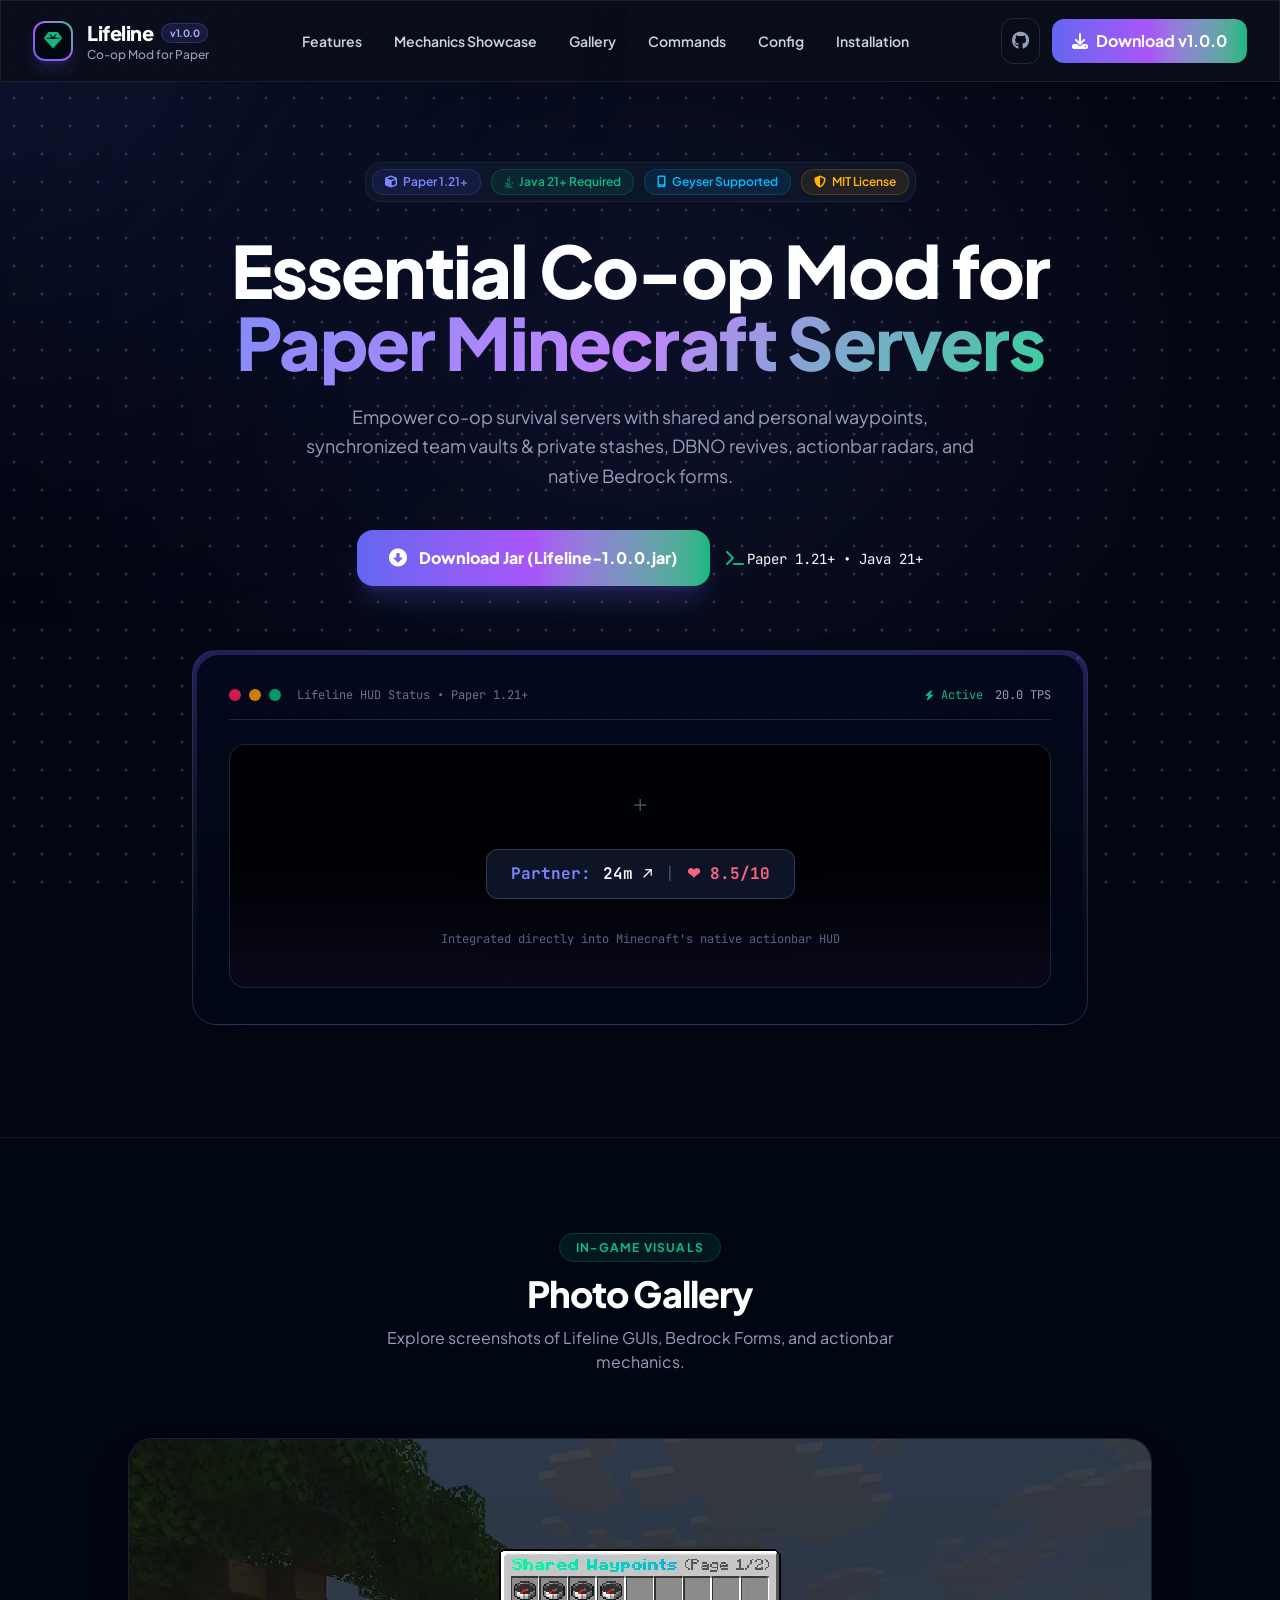
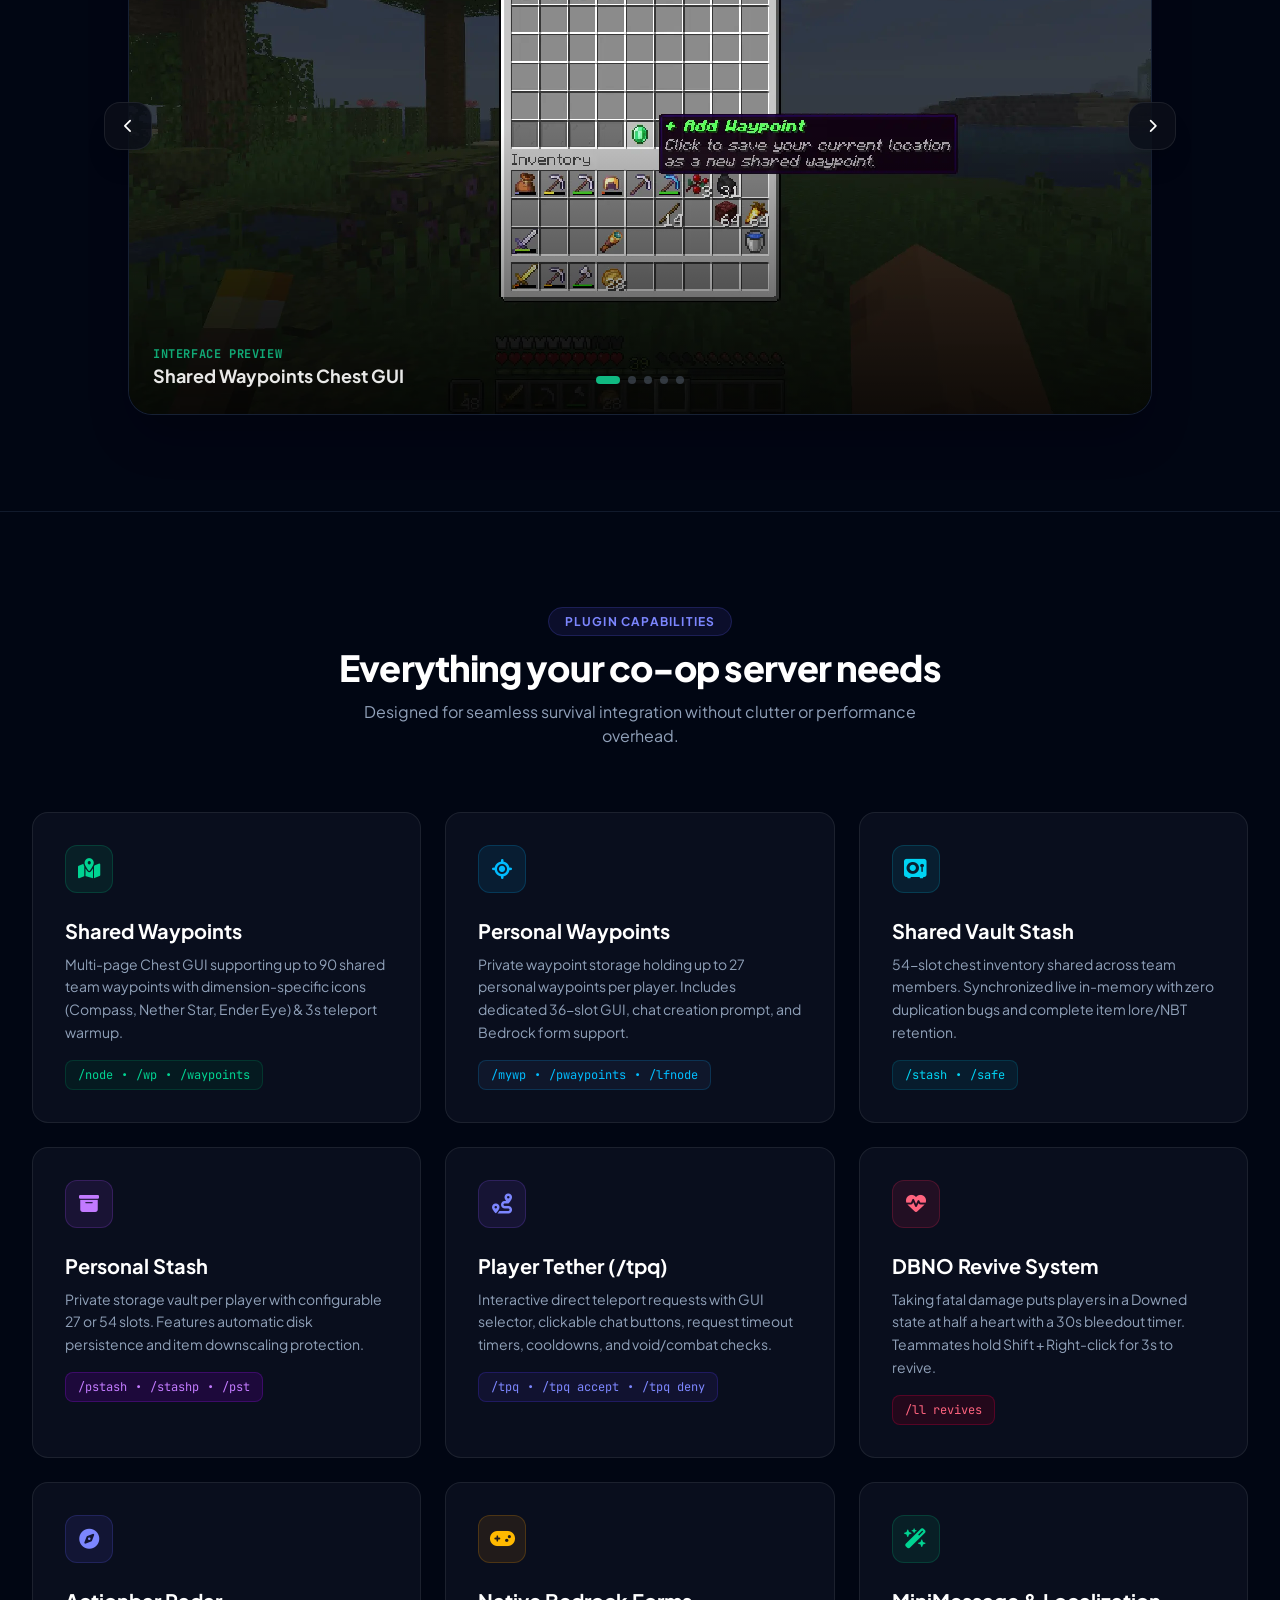
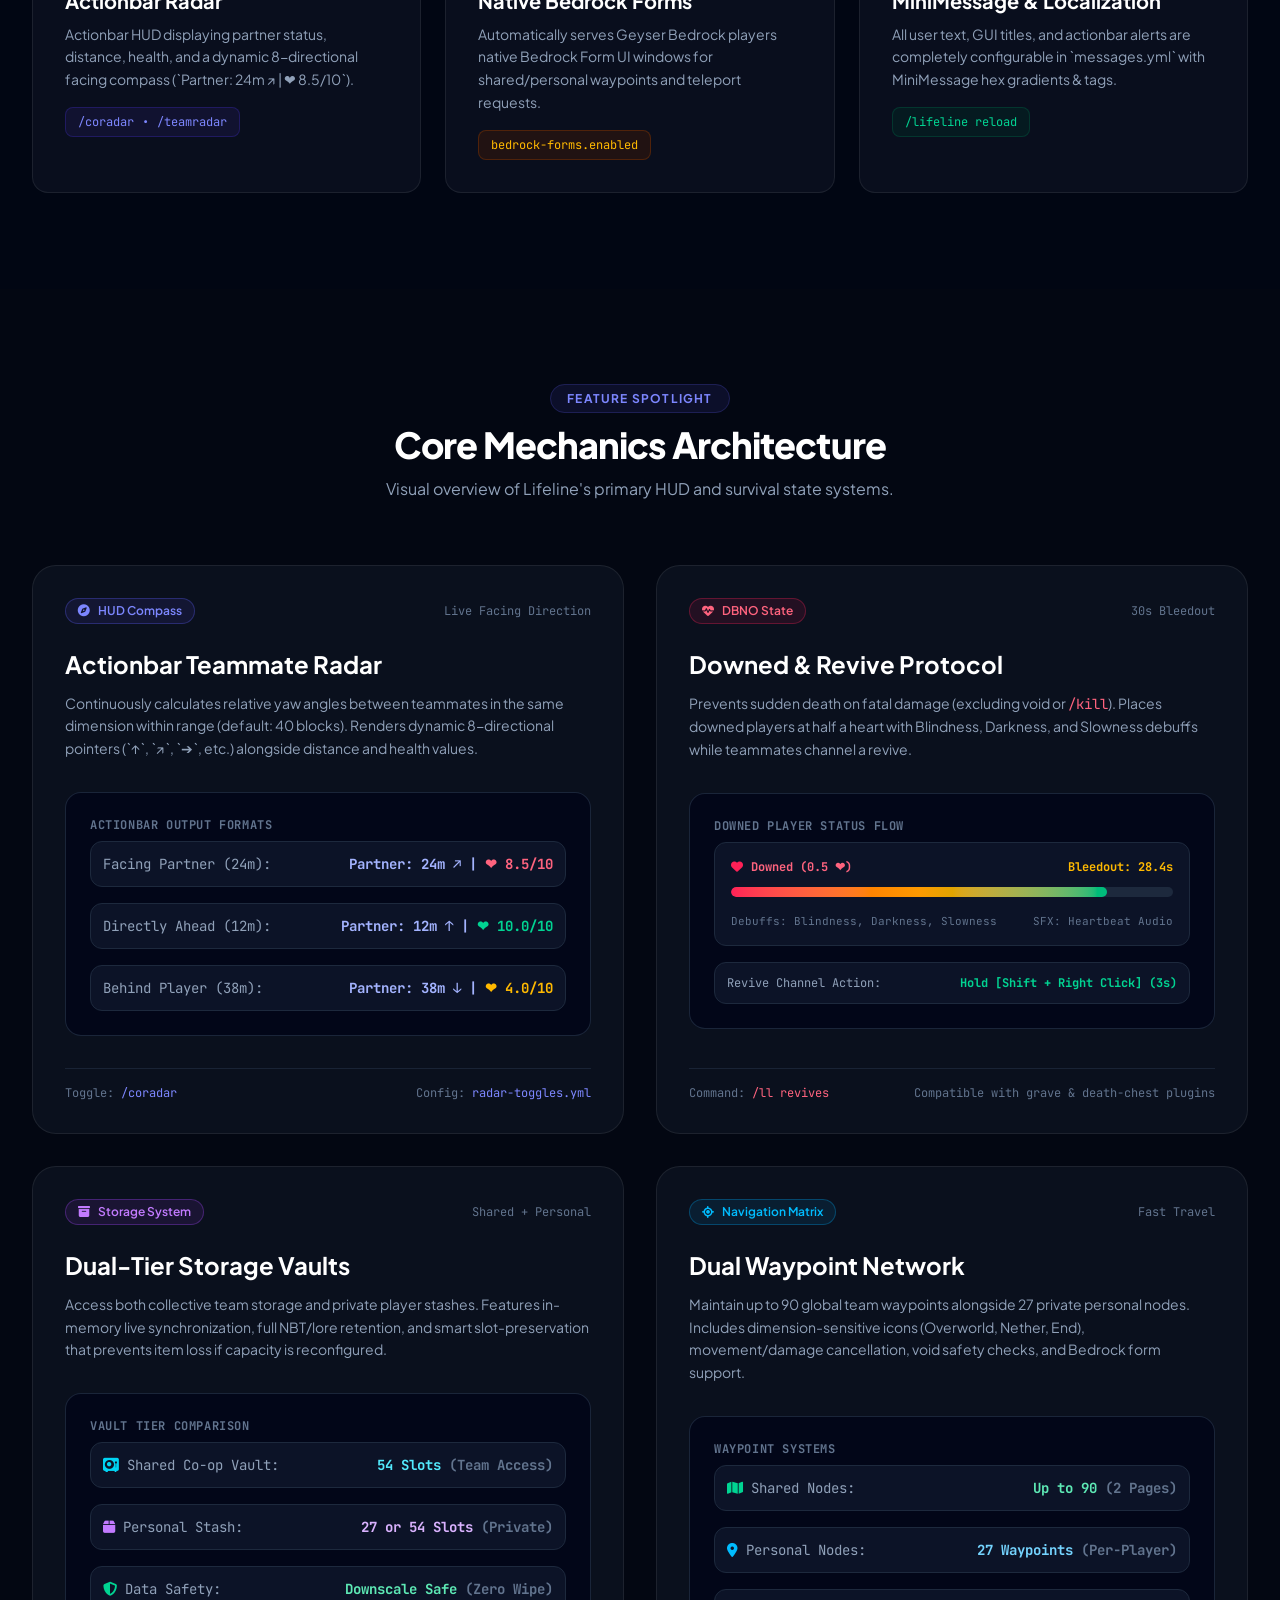
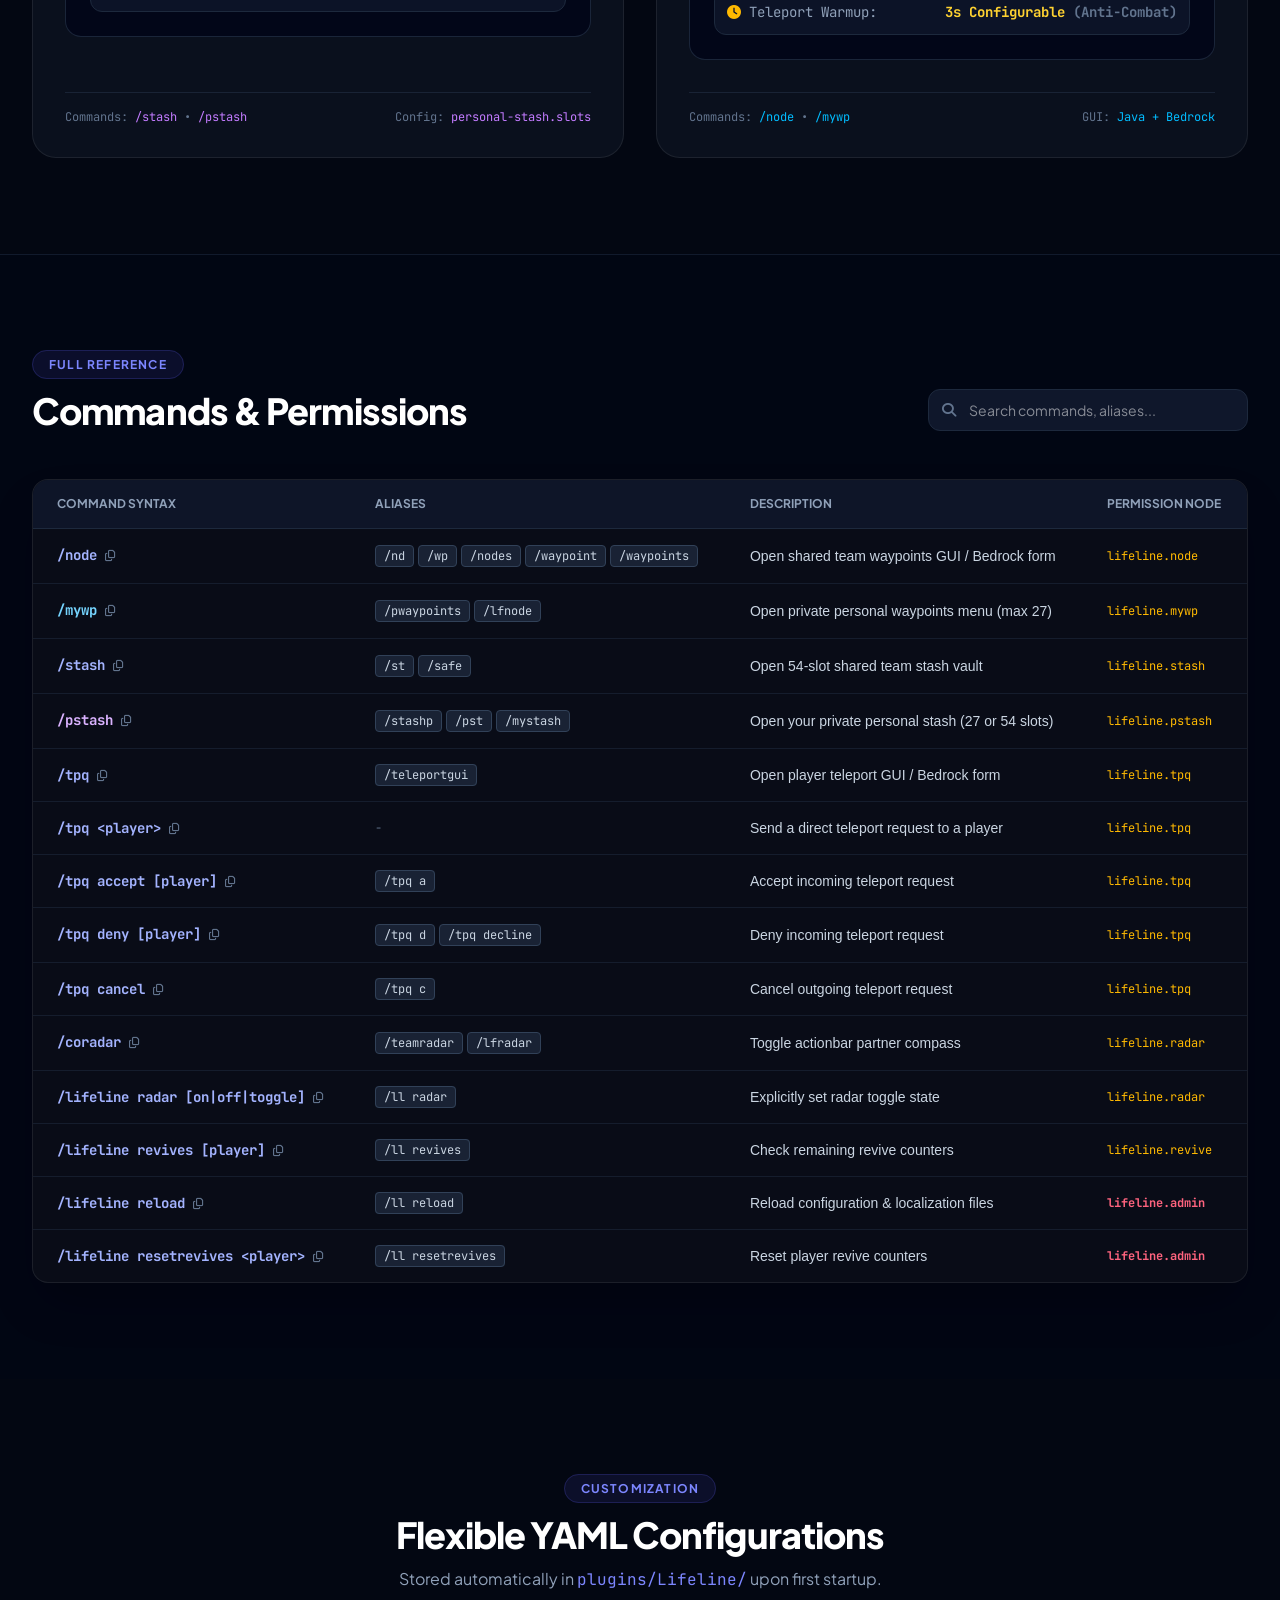
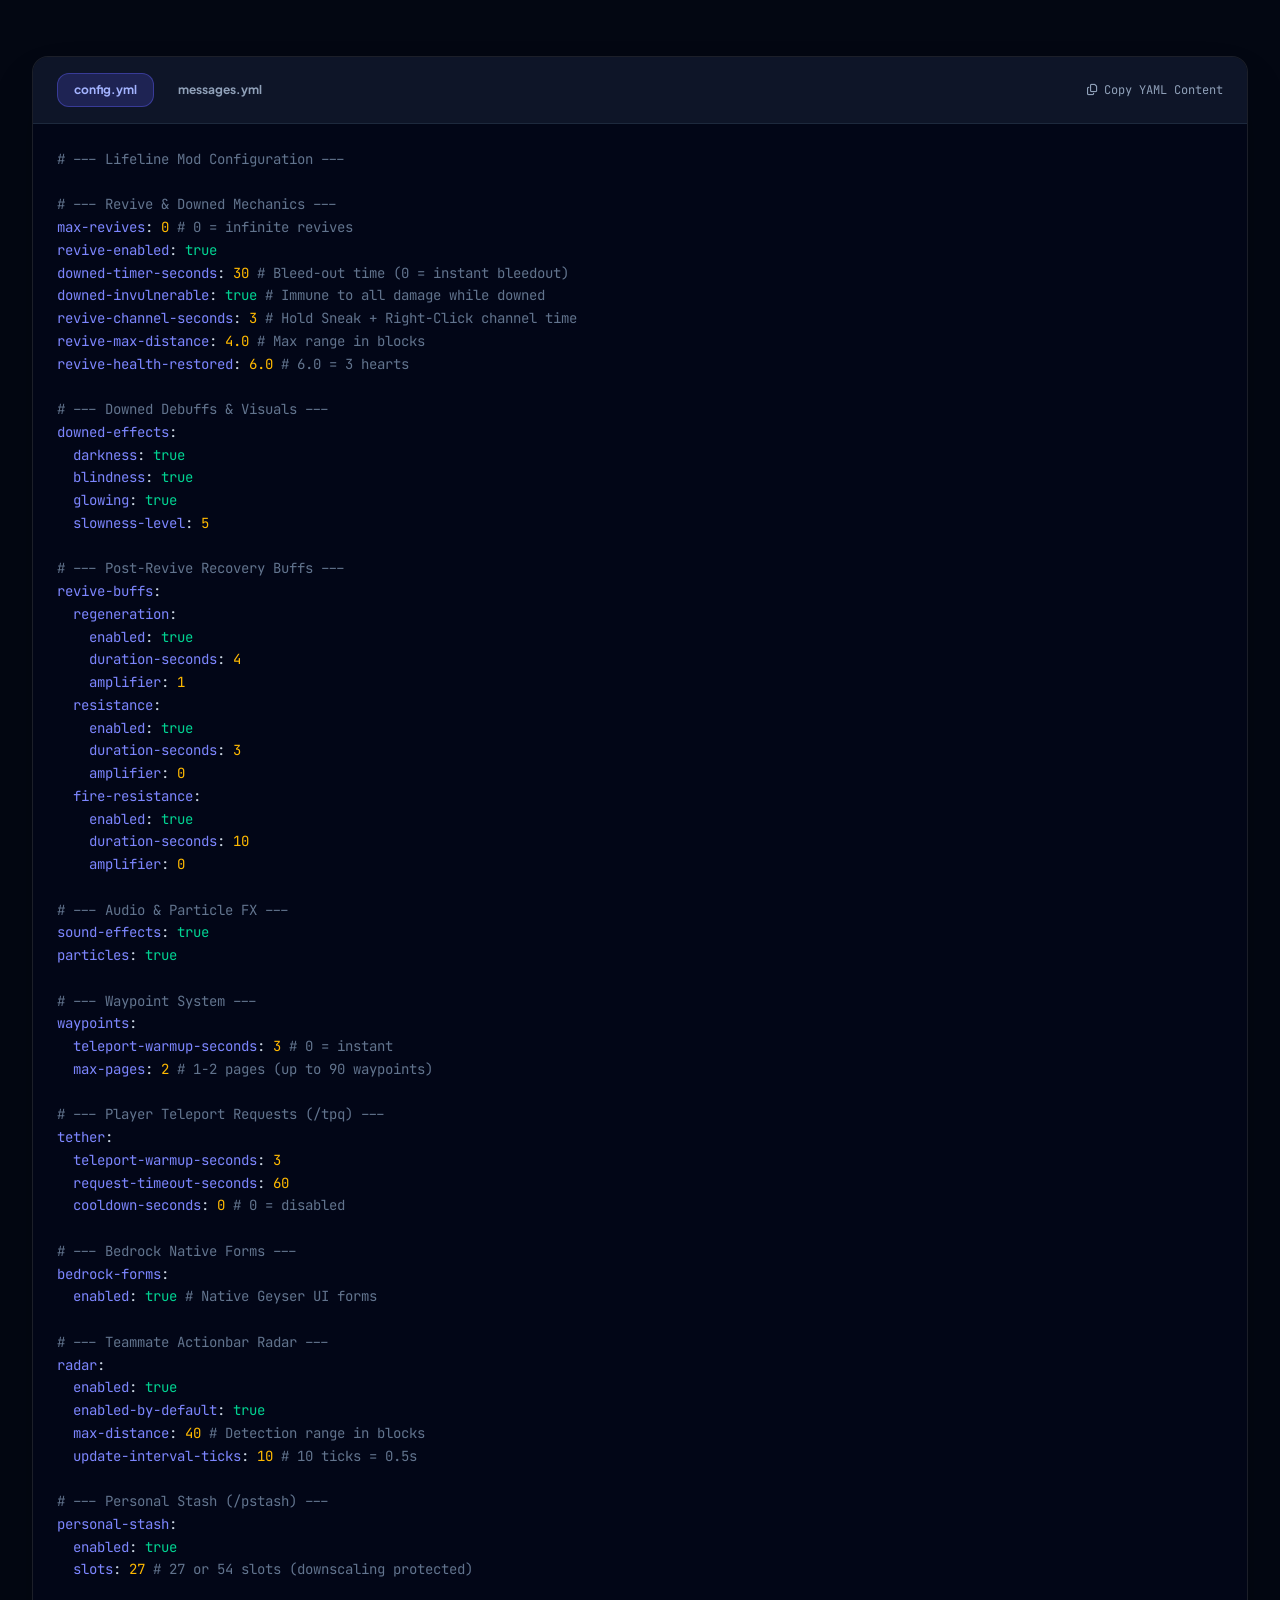
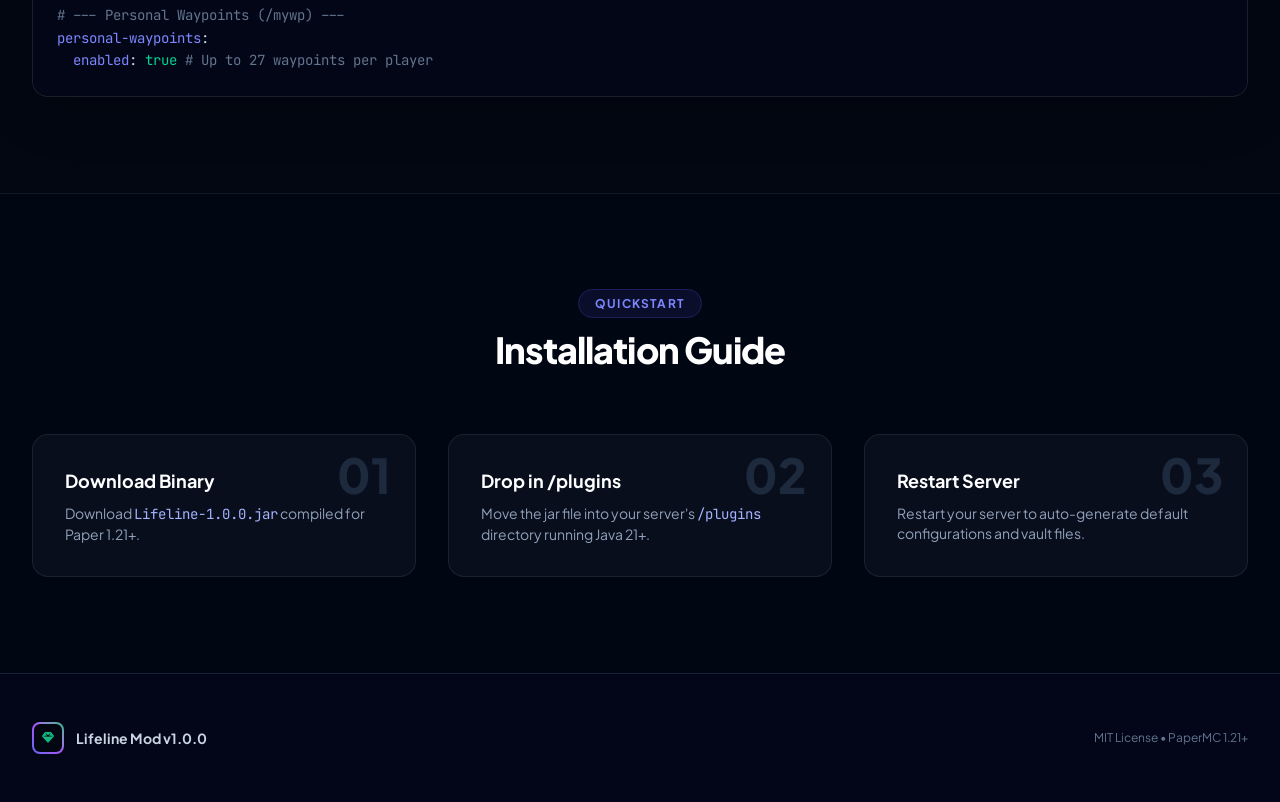
==== docs/index.html @ d2d66f22 "update web" ====
<!DOCTYPE html>
<html lang="en" class="dark scroll-smooth">

<head>
    <meta charset="UTF-8">
    <meta name="viewport" content="width=device-width, initial-scale=1.0">
    <title>Lifeline - essential mod for Paper Minecraft</title>

    <link rel="icon" href="./assets/icon.ico" type="image/x-icon">

    <!-- FontAwesome Icons -->
    <link rel="stylesheet" href="https://cdnjs.cloudflare.com/ajax/libs/font-awesome/6.4.0/css/all.min.css">
    <!-- Swiper CSS for Modern Photo Gallery -->
    <link rel="stylesheet" href="https://cdn.jsdelivr.net/npm/swiper@11/swiper-bundle.min.css">
    <!-- Google Fonts -->
    <link rel="preconnect" href="https://fonts.googleapis.com">
    <link rel="preconnect" href="https://fonts.gstatic.com" crossorigin>
    <link
        href="https://fonts.googleapis.com/css2?family=JetBrains+Mono:wght@400;500;600;700&family=Plus+Jakarta+Sans:wght@400;500;600;700;800&display=swap"
        rel="stylesheet">
    <link rel="stylesheet" href="./css/styles.css">
    <link rel="stylesheet" href="./css/cursor.css">
</head>

<body class="overflow-x-hidden selection:bg-brand-indigo selection:text-white">

    <!-- Interactive Mouse Particle Grid Canvas -->
    <canvas id="bg-canvas" class="fixed inset-0 pointer-events-none z-0"></canvas>

    <!-- Ambient Mouse Spotlight Glow -->
    <div id="mouse-spotlight"
        class="fixed pointer-events-none z-0 w-[600px] h-[600px] rounded-full bg-brand-indigo/15 blur-[150px] transition-transform duration-300 -translate-x-1/2 -translate-y-1/2">
    </div>

    <!-- Toast Notification -->
    <div id="toast"
        class="toast fixed bottom-6 right-6 z-50 flex items-center gap-3 bg-slate-900 border border-brand-indigo/40 px-5 py-3.5 rounded-2xl shadow-2xl text-sm font-semibold text-white">
        <i class="fa-solid fa-circle-check text-brand-mint text-lg"></i>
        <span id="toast-msg">Copied to clipboard!</span>
    </div>

    <!-- Navigation Header -->
    <nav class="sticky top-0 z-40 mc-glass border-b border-slate-800/80">
        <div class="max-w-7xl mx-auto px-4 sm:px-6 lg:px-8 h-20 flex items-center justify-between">
            <!-- Brand Logo -->
            <a href="#" class="flex items-center gap-3.5 group">
                <div
                    class="w-10 h-10 rounded-xl bg-gradient-to-tr from-brand-indigo via-brand-violet to-brand-mint p-0.5 shadow-lg shadow-brand-indigo/20 group-hover:scale-105 transition-transform">
                    <div class="w-full h-full bg-brand-dark rounded-[10px] flex items-center justify-center">
                        <i class="fa-solid fa-gem text-brand-mint text-lg"></i>
                    </div>
                </div>
                <div class="flex flex-col">
                    <span class="font-extrabold text-xl tracking-tight text-white flex items-center gap-2">
                        Lifeline
                        <span
                            class="text-[10px] font-bold bg-brand-indigo/15 text-indigo-300 border border-brand-indigo/30 px-2 py-0.5 rounded-full">v1.0.0</span>
                    </span>
                    <span class="text-xs text-slate-400 font-medium">Co-op Mod for Paper</span>
                </div>
            </a>

            <!-- Navigation Links -->
            <div class="hidden md:flex items-center gap-8 text-sm font-semibold text-slate-300">
                <a href="#features" class="hover:text-brand-mint transition-colors">Features</a>
                <a href="#showcase" class="hover:text-brand-mint transition-colors">Mechanics Showcase</a>
                <a href="#gallery" class="hover:text-brand-mint transition-colors">Gallery</a>
                <a href="#commands" class="hover:text-brand-mint transition-colors">Commands</a>
                <a href="#config" class="hover:text-brand-mint transition-colors">Config</a>
                <a href="#installation" class="hover:text-brand-mint transition-colors">Installation</a>
            </div>

            <!-- Action Buttons -->
            <div class="flex items-center gap-3">
                <a href="https://github.com/fahim-foysal-097/lifeline-mc" target="_blank"
                    class="p-2.5 rounded-xl border border-slate-800 text-slate-400 hover:text-white hover:border-slate-700 hover:bg-slate-800/50 transition"
                    title="View Source on GitHub">
                    <i class="fa-brands fa-github text-lg"></i>
                </a>
                <a href="#download"
                    class="flex items-center gap-2 px-5 py-2.5 rounded-xl bg-gradient-to-r from-brand-indigo via-brand-violet to-brand-mint text-white font-bold hover:shadow-lg hover:shadow-brand-indigo/25 hover:scale-[1.02] active:scale-95 transition-all">
                    <i class="fa-solid fa-download"></i>
                    <span>Download v1.0.0</span>
                </a>
            </div>
        </div>
    </nav>

    <!-- Hero Section -->
    <header class="relative pt-20 pb-28 overflow-hidden">
        <!-- Glow Backdrop -->
        <div
            class="absolute top-1/4 left-1/2 -translate-x-1/2 -translate-y-1/2 w-[700px] h-[400px] bg-brand-indigo/15 blur-[160px] rounded-full pointer-events-none">
        </div>

        <div class="max-w-7xl mx-auto px-4 sm:px-6 lg:px-8 text-center relative z-10">

            <!-- Badges -->
            <div
                class="inline-flex flex-wrap items-center justify-center gap-2.5 mb-8 bg-slate-900/90 border border-slate-800/80 p-1.5 rounded-2xl text-xs backdrop-blur-md">
                <span
                    class="flex items-center gap-1.5 px-3 py-1 rounded-xl bg-indigo-500/10 text-indigo-400 border border-indigo-500/20 font-semibold">
                    <i class="fa-solid fa-cube"></i> Paper 1.21+
                </span>
                <span
                    class="flex items-center gap-1.5 px-3 py-1 rounded-xl bg-emerald-500/10 text-brand-mint border border-emerald-500/20 font-semibold">
                    <i class="fa-brands fa-java"></i> Java 21+ Required
                </span>
                <span
                    class="flex items-center gap-1.5 px-3 py-1 rounded-xl bg-sky-500/10 text-sky-400 border border-sky-500/20 font-semibold">
                    <i class="fa-solid fa-mobile-screen"></i> Geyser Supported
                </span>
                <span
                    class="flex items-center gap-1.5 px-3 py-1 rounded-xl bg-amber-500/10 text-amber-400 border border-amber-500/20 font-semibold">
                    <i class="fa-solid fa-shield-halved"></i> MIT License
                </span>
            </div>

            <!-- Main Title -->
            <h1 class="text-4xl sm:text-6xl md:text-7xl font-extrabold text-white tracking-tight leading-none mb-6">
                Essential Co-op Mod for <br>
                <span class="gradient-text">Paper Minecraft Servers</span>
            </h1>
            <p class="max-w-2xl mx-auto text-base sm:text-lg text-slate-400 font-normal mb-10 leading-relaxed">
                Empower co-op survival servers with shared and personal waypoints, synchronized team vaults & private
                stashes, DBNO
                revives, actionbar radars, and native Bedrock forms.
            </p>

            <!-- Buttons -->
            <div id="download" class="flex flex-col sm:flex-row items-center justify-center gap-4 mb-16">
                <a href="https://github.com/fahim-foysal-097/lifeline-mc/releases/download/v1.0.0/Lifeline-1.0.0.jar"
                    target="_blank" download
                    class="w-full sm:w-auto px-8 py-4 rounded-2xl bg-gradient-to-r from-brand-indigo via-brand-violet to-brand-mint text-white font-extrabold text-base flex items-center justify-center gap-3 shadow-xl shadow-brand-indigo/20 hover:scale-[1.02] active:scale-[0.98] transition-all">
                    <i class="fa-solid fa-circle-down text-lg"></i>
                    <span>Download Jar (Lifeline-1.0.0.jar)</span>
                </a>
                <button>
                    <i class="fa-solid fa-terminal text-brand-mint"></i>
                    <span class="font-mono text-sm">Paper 1.21+ • Java 21+</span>
                </button>
            </div>

            <!-- Main Banner Visual Card -->
            <div
                class="relative max-w-4xl mx-auto rounded-3xl p-1 bg-gradient-to-b from-indigo-500/30 via-slate-800/40 to-slate-950 border border-slate-700/60 shadow-2xl overflow-hidden group transition-all duration-500 hover:border-indigo-500/60 hover:shadow-indigo-500/20">
                <div class="bg-slate-950/90 rounded-[22px] overflow-hidden p-6 sm:p-8">
                    <!-- Top Window Bar -->
                    <div
                        class="flex items-center justify-between border-b border-slate-800 pb-4 mb-6 text-xs text-slate-400 font-mono">
                        <div class="flex items-center gap-2">
                            <span class="w-3 h-3 rounded-full bg-rose-500/80"></span>
                            <span class="w-3 h-3 rounded-full bg-amber-500/80"></span>
                            <span class="w-3 h-3 rounded-full bg-emerald-500/80"></span>
                            <span class="ml-2 text-slate-500">Lifeline HUD Status • Paper 1.21+</span>
                        </div>
                        <div class="flex items-center gap-3">
                            <span class="text-brand-mint"><i class="fa-solid fa-bolt text-[10px]"></i> Active</span>
                            <span>20.0 TPS</span>
                        </div>
                    </div>

                    <!-- In-Game Actionbar Mock Banner -->
                    <div
                        class="bg-black/80 rounded-2xl p-10 border border-slate-800/90 flex flex-col items-center justify-center min-h-[220px] relative overflow-hidden group-hover:border-indigo-500/30 transition-colors">
                        <div
                            class="absolute inset-0 bg-gradient-to-t from-indigo-950/30 via-transparent to-transparent pointer-events-none">
                        </div>

                        <!-- Minecraft Crosshair -->
                        <div
                            class="text-slate-600 text-2xl mb-8 font-light select-none group-hover:text-slate-400 transition-colors">
                            +</div>

                        <!-- Actionbar HUD Display -->
                        <div
                            class="bg-slate-900/90 border border-slate-700/90 px-6 py-3 rounded-xl shadow-2xl flex items-center gap-3 font-mono text-sm sm:text-base border-brand-indigo/30 animate-pulse-glow group-hover:border-indigo-400/50 transition-colors">
                            <span class="text-indigo-400 font-bold">Partner:</span>
                            <span class="text-white font-semibold">24m ↗</span>
                            <span class="text-slate-600">|</span>
                            <span class="text-rose-400 font-bold">❤ 8.5/10</span>
                        </div>

                        <p class="text-xs text-slate-500 mt-8 font-mono">Integrated directly into Minecraft's native
                            actionbar HUD</p>
                    </div>
                </div>
            </div>

        </div>
    </header>

    <!-- In-Game Photo Gallery Section (Using Swiper.js) -->
    <section id="gallery" class="py-24 relative z-10 border-t border-slate-800/60 bg-slate-950/40">
        <div class="max-w-7xl mx-auto px-4 sm:px-6 lg:px-8">
            <div class="text-center mb-16">
                <span
                    class="text-brand-mint text-xs font-bold tracking-widest uppercase bg-brand-mint/10 px-4 py-1.5 rounded-full border border-brand-mint/20">In-Game
                    Visuals</span>
                <h2 class="text-3xl sm:text-4xl font-extrabold text-white mt-4 tracking-tight">Photo Gallery</h2>
                <p class="text-slate-400 mt-3 max-w-xl mx-auto text-sm sm:text-base">Explore screenshots of Lifeline
                    GUIs, Bedrock Forms, and actionbar mechanics.</p>
            </div>

            <!-- Swiper Carousel Container -->
            <div class="relative max-w-5xl mx-auto">
                <div
                    class="swiper gallery-swiper rounded-3xl border border-slate-800/80 bg-slate-950/80 shadow-2xl p-2">
                    <div class="swiper-wrapper">

                        <!-- Photo 1 -->
                        <div class="swiper-slide">
                            <div
                                class="relative rounded-2xl overflow-hidden aspect-video bg-slate-900 flex items-center justify-center group">
                                <img src="./assets/gallery/waypoints-gui.webp" alt="Shared Waypoints GUI"
                                    class="w-full h-full object-cover group-hover:scale-105 transition-transform duration-500">
                                <div
                                    class="absolute inset-0 bg-gradient-to-t from-black/80 via-transparent to-transparent opacity-90 p-6 flex flex-col justify-end">
                                    <span
                                        class="text-xs font-mono text-brand-mint font-bold uppercase tracking-wider">Interface
                                        Preview</span>
                                    <h4 class="text-lg font-bold text-white">Shared Waypoints Chest GUI</h4>
                                </div>
                            </div>
                        </div>

                        <!-- Photo 2 -->
                        <div class="swiper-slide">
                            <div
                                class="relative rounded-2xl overflow-hidden aspect-video bg-slate-900 flex items-center justify-center group">
                                <img src="./assets/gallery/shared-stash.webp" alt="Shared Team Stash Vault"
                                    class="w-full h-full object-cover group-hover:scale-105 transition-transform duration-500">
                                <div
                                    class="absolute inset-0 bg-gradient-to-t from-black/80 via-transparent to-transparent opacity-90 p-6 flex flex-col justify-end">
                                    <span
                                        class="text-xs font-mono text-cyan-400 font-bold uppercase tracking-wider">Storage
                                        System</span>
                                    <h4 class="text-lg font-bold text-white">54-Slot Synchronized Team Vault</h4>
                                </div>
                            </div>
                        </div>

                        <!-- Photo 3 -->
                        <div class="swiper-slide">
                            <div
                                class="relative rounded-2xl overflow-hidden aspect-video bg-slate-900 flex items-center justify-center group">
                                <img src="./assets/gallery/actionbar-radar.webp" alt="Actionbar Radar HUD"
                                    class="w-full h-full object-cover group-hover:scale-105 transition-transform duration-500">
                                <div
                                    class="absolute inset-0 bg-gradient-to-t from-black/80 via-transparent to-transparent opacity-90 p-6 flex flex-col justify-end">
                                    <span
                                        class="text-xs font-mono text-brand-mint font-bold uppercase tracking-wider">HUD
                                        Overview</span>
                                    <h4 class="text-lg font-bold text-white">Actionbar Teammate Compass HUD</h4>
                                </div>
                            </div>
                        </div>

                        <!-- Photo 4 -->
                        <div class="swiper-slide">
                            <div
                                class="relative rounded-2xl overflow-hidden aspect-video bg-slate-900 flex items-center justify-center group">
                                <img src="./assets/gallery/revive-action.webp" alt="Downed State Revive Action"
                                    class="w-full h-full object-cover group-hover:scale-105 transition-transform duration-500">
                                <div
                                    class="absolute inset-0 bg-gradient-to-t from-black/80 via-transparent to-transparent opacity-90 p-6 flex flex-col justify-end">
                                    <span
                                        class="text-xs font-mono text-rose-400 font-bold uppercase tracking-wider">Co-op
                                        Survival</span>
                                    <h4 class="text-lg font-bold text-white">Downed Bleedout State & Revive Channel</h4>
                                </div>
                            </div>
                        </div>

                        <!-- Photo 5 -->
                        <div class="swiper-slide">
                            <div
                                class="relative rounded-2xl overflow-hidden aspect-video bg-slate-900 flex items-center justify-center group">
                                <img src="./assets/gallery/bedrock-forms.webp" alt="Native Geyser Bedrock Forms"
                                    class="w-full h-full object-cover group-hover:scale-105 transition-transform duration-500">
                                <div
                                    class="absolute inset-0 bg-gradient-to-t from-black/80 via-transparent to-transparent opacity-90 p-6 flex flex-col justify-end">
                                    <span
                                        class="text-xs font-mono text-purple-400 font-bold uppercase tracking-wider">Cross-Play
                                        UI</span>
                                    <h4 class="text-lg font-bold text-white">Native Geyser Bedrock UI Forms</h4>
                                </div>
                            </div>
                        </div>

                    </div>

                    <!-- Pagination Dots -->
                    <div class="swiper-pagination !bottom-6"></div>
                </div>

                <!-- Custom Arrow Navigation Buttons -->
                <button
                    class="swiper-prev-btn absolute -left-5 sm:-left-6 top-1/2 -translate-y-1/2 z-20 w-12 h-12 rounded-2xl mc-glass border border-slate-700/80 text-white flex items-center justify-center hover:bg-brand-indigo/30 hover:border-brand-indigo/60 hover:scale-110 active:scale-95 transition-all shadow-xl">
                    <i class="fa-solid fa-chevron-left text-sm"></i>
                </button>
                <button
                    class="swiper-next-btn absolute -right-5 sm:-right-6 top-1/2 -translate-y-1/2 z-20 w-12 h-12 rounded-2xl mc-glass border border-slate-700/80 text-white flex items-center justify-center hover:bg-brand-indigo/30 hover:border-brand-indigo/60 hover:scale-110 active:scale-95 transition-all shadow-xl">
                    <i class="fa-solid fa-chevron-right text-sm"></i>
                </button>
            </div>
        </div>
    </section>

    <!-- Core Features Grid -->
    <section id="features" class="py-24 relative z-10 border-t border-slate-800/60 bg-slate-950/40">
        <div class="max-w-7xl mx-auto px-4 sm:px-6 lg:px-8">
            <div class="text-center mb-16">
                <span
                    class="text-indigo-400 text-xs font-bold tracking-widest uppercase bg-indigo-500/10 px-4 py-1.5 rounded-full border border-indigo-500/20">Plugin
                    Capabilities</span>
                <h2 class="text-3xl sm:text-4xl font-extrabold text-white mt-4 tracking-tight">Everything your co-op
                    server needs</h2>
                <p class="text-slate-400 mt-3 max-w-xl mx-auto text-sm sm:text-base">Designed for seamless survival
                    integration without clutter or performance overhead.</p>
            </div>

            <div class="grid grid-cols-1 md:grid-cols-2 lg:grid-cols-3 gap-6">

                <!-- Feature 1 -->
                <div class="mc-glass-card group p-8 rounded-2xl">
                    <div
                        class="w-12 h-12 rounded-xl bg-emerald-500/10 border border-emerald-500/20 flex items-center justify-center text-emerald-400 text-xl mb-6 group-hover:scale-110 group-hover:bg-emerald-500/20 group-hover:border-emerald-500/40 group-hover:rotate-3 transition-all duration-300">
                        <i class="fa-solid fa-map-location-dot"></i>
                    </div>
                    <h3 class="text-xl font-bold text-white mb-2 group-hover:text-emerald-300 transition-colors">Shared
                        Waypoints</h3>
                    <p class="text-sm text-slate-400 leading-relaxed mb-4 group-hover:text-slate-300 transition-colors">
                        Multi-page Chest GUI supporting up to 90 shared team waypoints with dimension-specific icons
                        (Compass, Nether Star, Ender Eye) & 3s teleport warmup.
                    </p>
                    <div
                        class="flex items-center gap-2 text-xs font-mono text-emerald-400 bg-emerald-950/40 px-3 py-1.5 rounded-lg border border-emerald-800/40 group-hover:border-emerald-500/40 w-fit transition-colors">
                        <span>/node</span> • <span>/wp</span> • <span>/waypoints</span>
                    </div>
                </div>

                <!-- Feature 2: Personal Waypoints -->
                <div class="mc-glass-card group p-8 rounded-2xl">
                    <div
                        class="w-12 h-12 rounded-xl bg-sky-500/10 border border-sky-500/20 flex items-center justify-center text-sky-400 text-xl mb-6 group-hover:scale-110 group-hover:bg-sky-500/20 group-hover:border-sky-500/40 group-hover:rotate-3 transition-all duration-300">
                        <i class="fa-solid fa-location-crosshairs"></i>
                    </div>
                    <h3 class="text-xl font-bold text-white mb-2 group-hover:text-sky-300 transition-colors">Personal
                        Waypoints</h3>
                    <p class="text-sm text-slate-400 leading-relaxed mb-4 group-hover:text-slate-300 transition-colors">
                        Private waypoint storage holding up to 27 personal waypoints per player. Includes dedicated
                        36-slot GUI, chat creation prompt, and Bedrock form support.
                    </p>
                    <div
                        class="flex items-center gap-2 text-xs font-mono text-sky-400 bg-slate-900 px-3 py-1.5 rounded-lg border border-sky-500/20 group-hover:border-sky-500/40 w-fit transition-colors">
                        <span>/mywp</span> • <span>/pwaypoints</span> • <span>/lfnode</span>
                    </div>
                </div>

                <!-- Feature 3 -->
                <div class="mc-glass-card group p-8 rounded-2xl">
                    <div
                        class="w-12 h-12 rounded-xl bg-cyan-500/10 border border-cyan-500/20 flex items-center justify-center text-cyan-400 text-xl mb-6 group-hover:scale-110 group-hover:bg-cyan-500/20 group-hover:border-cyan-500/40 group-hover:rotate-3 transition-all duration-300">
                        <i class="fa-solid fa-vault"></i>
                    </div>
                    <h3 class="text-xl font-bold text-white mb-2 group-hover:text-cyan-300 transition-colors">Shared
                        Vault Stash</h3>
                    <p class="text-sm text-slate-400 leading-relaxed mb-4 group-hover:text-slate-300 transition-colors">
                        54-slot chest inventory shared across team members. Synchronized live in-memory with zero
                        duplication bugs and complete item lore/NBT retention.
                    </p>
                    <div
                        class="flex items-center gap-2 text-xs font-mono text-cyan-400 bg-cyan-950/40 px-3 py-1.5 rounded-lg border border-cyan-800/40 group-hover:border-cyan-500/40 w-fit transition-colors">
                        <span>/stash</span> • <span>/safe</span>
                    </div>
                </div>

                <!-- Feature 4: Personal Stash -->
                <div class="mc-glass-card group p-8 rounded-2xl">
                    <div
                        class="w-12 h-12 rounded-xl bg-purple-500/10 border border-purple-500/20 flex items-center justify-center text-purple-400 text-xl mb-6 group-hover:scale-110 group-hover:bg-purple-500/20 group-hover:border-purple-500/40 group-hover:rotate-3 transition-all duration-300">
                        <i class="fa-solid fa-box-archive"></i>
                    </div>
                    <h3 class="text-xl font-bold text-white mb-2 group-hover:text-purple-300 transition-colors">Personal
                        Stash</h3>
                    <p class="text-sm text-slate-400 leading-relaxed mb-4 group-hover:text-slate-300 transition-colors">
                        Private storage vault per player with configurable 27 or 54 slots. Features automatic disk
                        persistence and item downscaling protection.
                    </p>
                    <div
                        class="flex items-center gap-2 text-xs font-mono text-purple-400 bg-purple-950/40 px-3 py-1.5 rounded-lg border border-purple-800/40 group-hover:border-purple-500/40 w-fit transition-colors">
                        <span>/pstash</span> • <span>/stashp</span> • <span>/pst</span>
                    </div>
                </div>

                <!-- Feature 5: Player Teleport Tether -->
                <div class="mc-glass-card group p-8 rounded-2xl">
                    <div
                        class="w-12 h-12 rounded-xl bg-violet-500/10 border border-violet-500/20 flex items-center justify-center text-indigo-400 text-xl mb-6 group-hover:scale-110 group-hover:bg-violet-500/20 group-hover:border-violet-500/40 group-hover:rotate-3 transition-all duration-300">
                        <i class="fa-solid fa-route"></i>
                    </div>
                    <h3 class="text-xl font-bold text-white mb-2 group-hover:text-indigo-300 transition-colors">Player
                        Tether (/tpq)</h3>
                    <p class="text-sm text-slate-400 leading-relaxed mb-4 group-hover:text-slate-300 transition-colors">
                        Interactive direct teleport requests with GUI selector, clickable chat buttons, request timeout
                        timers, cooldowns, and void/combat checks.
                    </p>
                    <div
                        class="flex items-center gap-2 text-xs font-mono text-indigo-400 bg-indigo-950/40 px-3 py-1.5 rounded-lg border border-indigo-800/40 group-hover:border-indigo-500/40 w-fit transition-colors">
                        <span>/tpq</span> • <span>/tpq accept</span> • <span>/tpq deny</span>
                    </div>
                </div>

                <!-- Feature 6 -->
                <div class="mc-glass-card group p-8 rounded-2xl">
                    <div
                        class="w-12 h-12 rounded-xl bg-rose-500/10 border border-rose-500/20 flex items-center justify-center text-rose-400 text-xl mb-6 group-hover:scale-110 group-hover:bg-rose-500/20 group-hover:border-rose-500/40 group-hover:rotate-3 transition-all duration-300">
                        <i class="fa-solid fa-heart-pulse"></i>
                    </div>
                    <h3 class="text-xl font-bold text-white mb-2 group-hover:text-rose-300 transition-colors">DBNO
                        Revive System</h3>
                    <p class="text-sm text-slate-400 leading-relaxed mb-4 group-hover:text-slate-300 transition-colors">
                        Taking fatal damage puts players in a Downed state at half a heart with a 30s bleedout timer.
                        Teammates hold Shift + Right-click for 3s to revive.
                    </p>
                    <div
                        class="flex items-center gap-2 text-xs font-mono text-rose-400 bg-rose-950/40 px-3 py-1.5 rounded-lg border border-rose-800/40 group-hover:border-rose-500/40 w-fit transition-colors">
                        <span>/ll revives</span>
                    </div>
                </div>

                <!-- Feature 7 -->
                <div class="mc-glass-card group p-8 rounded-2xl">
                    <div
                        class="w-12 h-12 rounded-xl bg-indigo-500/10 border border-indigo-500/20 flex items-center justify-center text-indigo-400 text-xl mb-6 group-hover:scale-110 group-hover:bg-indigo-500/20 group-hover:border-indigo-500/40 group-hover:rotate-3 transition-all duration-300">
                        <i class="fa-solid fa-compass"></i>
                    </div>
                    <h3 class="text-xl font-bold text-white mb-2 group-hover:text-indigo-300 transition-colors">
                        Actionbar Radar</h3>
                    <p class="text-sm text-slate-400 leading-relaxed mb-4 group-hover:text-slate-300 transition-colors">
                        Actionbar HUD displaying partner status, distance, health, and a dynamic 8-directional facing
                        compass (`Partner: 24m ↗ | ❤ 8.5/10`).
                    </p>
                    <div
                        class="flex items-center gap-2 text-xs font-mono text-indigo-400 bg-indigo-950/40 px-3 py-1.5 rounded-lg border border-indigo-800/40 group-hover:border-indigo-500/40 w-fit transition-colors">
                        <span>/coradar</span> • <span>/teamradar</span>
                    </div>
                </div>

                <!-- Feature 8 -->
                <div class="mc-glass-card group p-8 rounded-2xl">
                    <div
                        class="w-12 h-12 rounded-xl bg-amber-500/10 border border-amber-500/20 flex items-center justify-center text-amber-400 text-xl mb-6 group-hover:scale-110 group-hover:bg-amber-500/20 group-hover:border-amber-500/40 group-hover:rotate-3 transition-all duration-300">
                        <i class="fa-solid fa-gamepad"></i>
                    </div>
                    <h3 class="text-xl font-bold text-white mb-2 group-hover:text-amber-300 transition-colors">Native
                        Bedrock Forms</h3>
                    <p class="text-sm text-slate-400 leading-relaxed mb-4 group-hover:text-slate-300 transition-colors">
                        Automatically serves Geyser Bedrock players native Bedrock Form UI windows for shared/personal
                        waypoints and teleport requests.
                    </p>
                    <div
                        class="flex items-center gap-2 text-xs font-mono text-amber-400 bg-amber-950/40 px-3 py-1.5 rounded-lg border border-amber-800/40 group-hover:border-amber-500/40 w-fit transition-colors">
                        <span>bedrock-forms.enabled</span>
                    </div>
                </div>

                <!-- Feature 9 -->
                <div class="mc-glass-card group p-8 rounded-2xl">
                    <div
                        class="w-12 h-12 rounded-xl bg-emerald-500/10 border border-emerald-500/20 flex items-center justify-center text-emerald-400 text-xl mb-6 group-hover:scale-110 group-hover:bg-emerald-500/20 group-hover:border-emerald-500/40 group-hover:rotate-3 transition-all duration-300">
                        <i class="fa-solid fa-wand-magic-sparkles"></i>
                    </div>
                    <h3 class="text-xl font-bold text-white mb-2 group-hover:text-emerald-300 transition-colors">
                        MiniMessage & Localization</h3>
                    <p class="text-sm text-slate-400 leading-relaxed mb-4 group-hover:text-slate-300 transition-colors">
                        All user text, GUI titles, and actionbar alerts are completely configurable in `messages.yml`
                        with MiniMessage hex gradients & tags.
                    </p>
                    <div
                        class="flex items-center gap-2 text-xs font-mono text-emerald-400 bg-emerald-950/40 px-3 py-1.5 rounded-lg border border-emerald-800/40 group-hover:border-emerald-500/40 w-fit transition-colors">
                        <span>/lifeline reload</span>
                    </div>
                </div>

            </div>
        </div>
    </section>

    <!-- Mechanics Showcase Visual Cards Section (Static Cards) -->
    <section id="showcase" class="py-24 relative z-10">
        <div class="max-w-7xl mx-auto px-4 sm:px-6 lg:px-8">
            <div class="text-center mb-16">
                <span
                    class="text-indigo-400 text-xs font-bold tracking-widest uppercase bg-indigo-500/10 px-4 py-1.5 rounded-full border border-indigo-500/20">Feature
                    Spotlight</span>
                <h2 class="text-3xl sm:text-4xl font-extrabold text-white mt-4 tracking-tight">Core Mechanics
                    Architecture</h2>
                <p class="text-slate-400 mt-3 max-w-xl mx-auto text-sm sm:text-base">Visual overview of Lifeline's
                    primary HUD and survival state systems.</p>
            </div>

            <div class="grid grid-cols-1 lg:grid-cols-2 gap-8">

                <!-- Card 1: Actionbar Radar Showcase -->
                <div class="mc-glass-card group p-8 rounded-3xl flex flex-col justify-between">
                    <div>
                        <div class="flex items-center justify-between mb-6">
                            <span
                                class="px-3 py-1 rounded-full bg-indigo-500/10 border border-indigo-500/30 text-indigo-400 text-xs font-semibold flex items-center gap-2 group-hover:border-indigo-400/60 transition-colors">
                                <i class="fa-solid fa-compass"></i> HUD Compass
                            </span>
                            <span class="text-xs font-mono text-slate-500">Live Facing Direction</span>
                        </div>
                        <h3 class="text-2xl font-bold text-white mb-3 group-hover:text-indigo-300 transition-colors">
                            Actionbar Teammate Radar</h3>
                        <p
                            class="text-slate-400 text-sm leading-relaxed mb-8 group-hover:text-slate-300 transition-colors">
                            Continuously calculates relative yaw angles between teammates in the same dimension within
                            range (default: 40 blocks). Renders dynamic 8-directional pointers (`↑`, `↗`, `➔`, etc.)
                            alongside distance and health values.
                        </p>

                        <!-- HUD Display Showcase -->
                        <div
                            class="bg-slate-950 p-6 rounded-2xl border border-slate-800/90 space-y-4 font-mono group-hover:border-indigo-500/30 transition-colors">
                            <div class="text-xs text-slate-500 uppercase tracking-wider mb-2 font-bold">Actionbar Output
                                Formats</div>

                            <div
                                class="flex items-center justify-between p-3 rounded-xl bg-slate-900/80 border border-slate-800 text-xs sm:text-sm">
                                <span class="text-slate-400">Facing Partner (24m):</span>
                                <span class="text-indigo-300 font-bold">Partner: 24m ↗ | <span class="text-rose-400">❤
                                        8.5/10</span></span>
                            </div>

                            <div
                                class="flex items-center justify-between p-3 rounded-xl bg-slate-900/80 border border-slate-800 text-xs sm:text-sm">
                                <span class="text-slate-400">Directly Ahead (12m):</span>
                                <span class="text-indigo-300 font-bold">Partner: 12m ↑ | <span
                                        class="text-emerald-400">❤ 10.0/10</span></span>
                            </div>

                            <div
                                class="flex items-center justify-between p-3 rounded-xl bg-slate-900/80 border border-slate-800 text-xs sm:text-sm">
                                <span class="text-slate-400">Behind Player (38m):</span>
                                <span class="text-indigo-300 font-bold">Partner: 38m ↓ | <span class="text-amber-400">❤
                                        4.0/10</span></span>
                            </div>
                        </div>
                    </div>

                    <div
                        class="mt-8 pt-4 border-t border-slate-800/80 flex items-center justify-between text-xs text-slate-500 font-mono">
                        <span>Toggle: <code class="text-indigo-400">/coradar</code></span>
                        <span>Config: <code class="text-indigo-400">radar-toggles.yml</code></span>
                    </div>
                </div>

                <!-- Card 2: DBNO Revive System Showcase -->
                <div class="mc-glass-card group p-8 rounded-3xl flex flex-col justify-between">
                    <div>
                        <div class="flex items-center justify-between mb-6">
                            <span
                                class="px-3 py-1 rounded-full bg-rose-500/10 border border-rose-500/30 text-rose-400 text-xs font-semibold flex items-center gap-2 group-hover:border-rose-400/60 transition-colors">
                                <i class="fa-solid fa-heart-pulse"></i> DBNO State
                            </span>
                            <span class="text-xs font-mono text-slate-500">30s Bleedout</span>
                        </div>
                        <h3 class="text-2xl font-bold text-white mb-3 group-hover:text-rose-300 transition-colors">
                            Downed & Revive Protocol</h3>
                        <p
                            class="text-slate-400 text-sm leading-relaxed mb-8 group-hover:text-slate-300 transition-colors">
                            Prevents sudden death on fatal damage (excluding void or <code
                                class="text-rose-400">/kill</code>). Places downed players at half a heart with
                            Blindness, Darkness, and Slowness debuffs while teammates channel a revive.
                        </p>

                        <!-- DBNO Status Visual Box -->
                        <div
                            class="bg-slate-950 p-6 rounded-2xl border border-slate-800/90 space-y-4 font-mono group-hover:border-rose-500/30 transition-colors">
                            <div class="text-xs text-slate-500 uppercase tracking-wider mb-2 font-bold">Downed Player
                                Status Flow</div>

                            <!-- Downed Bar Visual -->
                            <div class="p-4 rounded-xl bg-slate-900/80 border border-slate-800 space-y-3">
                                <div class="flex items-center justify-between text-xs">
                                    <span class="text-rose-400 font-bold flex items-center gap-2">
                                        <i class="fa-solid fa-heart text-rose-500"></i> Downed (0.5 ❤)
                                    </span>
                                    <span class="text-amber-400 font-bold">Bleedout: 28.4s</span>
                                </div>
                                <div class="w-full h-2.5 bg-slate-800 rounded-full overflow-hidden">
                                    <div
                                        class="h-full bg-gradient-to-r from-rose-500 via-amber-500 to-emerald-500 w-[85%] rounded-full">
                                    </div>
                                </div>
                                <div class="flex items-center justify-between text-[11px] text-slate-500 pt-1">
                                    <span>Debuffs: Blindness, Darkness, Slowness</span>
                                    <span>SFX: Heartbeat Audio</span>
                                </div>
                            </div>

                            <!-- Channeling Requirement Visual -->
                            <div
                                class="p-3 rounded-xl bg-slate-900/80 border border-slate-800 text-xs flex items-center justify-between">
                                <span class="text-slate-400">Revive Channel Action:</span>
                                <span class="text-emerald-400 font-bold">Hold [Shift + Right Click] (3s)</span>
                            </div>
                        </div>
                    </div>

                    <div
                        class="mt-8 pt-4 border-t border-slate-800/80 flex items-center justify-between text-xs text-slate-500 font-mono">
                        <span>Command: <code class="text-rose-400">/ll revives</code></span>
                        <span>Compatible with grave & death-chest plugins</span>
                    </div>
                </div>

                <!-- Card 3: Dual-Tier Storage Architecture -->
                <div class="mc-glass-card group p-8 rounded-3xl flex flex-col justify-between">
                    <div>
                        <div class="flex items-center justify-between mb-6">
                            <span
                                class="px-3 py-1 rounded-full bg-purple-500/10 border border-purple-500/30 text-purple-400 text-xs font-semibold flex items-center gap-2 group-hover:border-purple-400/60 transition-colors">
                                <i class="fa-solid fa-box-archive"></i> Storage System
                            </span>
                            <span class="text-xs font-mono text-slate-500">Shared + Personal</span>
                        </div>
                        <h3 class="text-2xl font-bold text-white mb-3 group-hover:text-purple-300 transition-colors">
                            Dual-Tier Storage Vaults</h3>
                        <p
                            class="text-slate-400 text-sm leading-relaxed mb-8 group-hover:text-slate-300 transition-colors">
                            Access both collective team storage and private player stashes. Features in-memory live
                            synchronization, full NBT/lore retention, and smart slot-preservation that prevents item
                            loss if capacity is reconfigured.
                        </p>

                        <!-- Storage Display Visual Box -->
                        <div
                            class="bg-slate-950 p-6 rounded-2xl border border-slate-800/90 space-y-4 font-mono group-hover:border-purple-500/30 transition-colors">
                            <div class="text-xs text-slate-500 uppercase tracking-wider mb-2 font-bold">Vault Tier
                                Comparison</div>

                            <div
                                class="flex items-center justify-between p-3 rounded-xl bg-slate-900/80 border border-slate-800 text-xs sm:text-sm">
                                <span class="text-slate-400 flex items-center gap-2"><i
                                        class="fa-solid fa-vault text-cyan-400"></i> Shared Co-op Vault:</span>
                                <span class="text-cyan-300 font-bold">54 Slots <span class="text-slate-500">(Team
                                        Access)</span></span>
                            </div>

                            <div
                                class="flex items-center justify-between p-3 rounded-xl bg-slate-900/80 border border-slate-800 text-xs sm:text-sm">
                                <span class="text-slate-400 flex items-center gap-2"><i
                                        class="fa-solid fa-box text-purple-400"></i> Personal Stash:</span>
                                <span class="text-purple-300 font-bold">27 or 54 Slots <span
                                        class="text-slate-500">(Private)</span></span>
                            </div>

                            <div
                                class="flex items-center justify-between p-3 rounded-xl bg-slate-900/80 border border-slate-800 text-xs sm:text-sm">
                                <span class="text-slate-400 flex items-center gap-2"><i
                                        class="fa-solid fa-shield-halved text-emerald-400"></i> Data Safety:</span>
                                <span class="text-emerald-300 font-bold">Downscale Safe <span
                                        class="text-slate-500">(Zero Wipe)</span></span>
                            </div>
                        </div>
                    </div>

                    <div
                        class="mt-8 pt-4 border-t border-slate-800/80 flex items-center justify-between text-xs text-slate-500 font-mono">
                        <span>Commands: <code class="text-purple-400">/stash</code> • <code
                                class="text-purple-400">/pstash</code></span>
                        <span>Config: <code class="text-purple-400">personal-stash.slots</code></span>
                    </div>
                </div>

                <!-- Card 4: Shared & Personal Waypoint Network -->
                <div class="mc-glass-card group p-8 rounded-3xl flex flex-col justify-between">
                    <div>
                        <div class="flex items-center justify-between mb-6">
                            <span
                                class="px-3 py-1 rounded-full bg-sky-500/10 border border-sky-500/30 text-sky-400 text-xs font-semibold flex items-center gap-2 group-hover:border-sky-400/60 transition-colors">
                                <i class="fa-solid fa-location-crosshairs"></i> Navigation Matrix
                            </span>
                            <span class="text-xs font-mono text-slate-500">Fast Travel</span>
                        </div>
                        <h3 class="text-2xl font-bold text-white mb-3 group-hover:text-sky-300 transition-colors">
                            Dual Waypoint Network</h3>
                        <p
                            class="text-slate-400 text-sm leading-relaxed mb-8 group-hover:text-slate-300 transition-colors">
                            Maintain up to 90 global team waypoints alongside 27 private personal nodes. Includes
                            dimension-sensitive icons (Overworld, Nether, End), movement/damage cancellation, void
                            safety checks, and Bedrock form support.
                        </p>

                        <!-- Waypoints Visual Box -->
                        <div
                            class="bg-slate-950 p-6 rounded-2xl border border-slate-800/90 space-y-4 font-mono group-hover:border-sky-500/30 transition-colors">
                            <div class="text-xs text-slate-500 uppercase tracking-wider mb-2 font-bold">Waypoint Systems
                            </div>

                            <div
                                class="flex items-center justify-between p-3 rounded-xl bg-slate-900/80 border border-slate-800 text-xs sm:text-sm">
                                <span class="text-slate-400 flex items-center gap-2"><i
                                        class="fa-solid fa-map text-emerald-400"></i> Shared Nodes:</span>
                                <span class="text-emerald-300 font-bold">Up to 90 <span class="text-slate-500">(2
                                        Pages)</span></span>
                            </div>

                            <div
                                class="flex items-center justify-between p-3 rounded-xl bg-slate-900/80 border border-slate-800 text-xs sm:text-sm">
                                <span class="text-slate-400 flex items-center gap-2"><i
                                        class="fa-solid fa-location-dot text-sky-400"></i> Personal Nodes:</span>
                                <span class="text-sky-300 font-bold">27 Waypoints <span
                                        class="text-slate-500">(Per-Player)</span></span>
                            </div>

                            <div
                                class="flex items-center justify-between p-3 rounded-xl bg-slate-900/80 border border-slate-800 text-xs sm:text-sm">
                                <span class="text-slate-400 flex items-center gap-2"><i
                                        class="fa-solid fa-clock text-amber-400"></i> Teleport Warmup:</span>
                                <span class="text-amber-300 font-bold">3s Configurable <span
                                        class="text-slate-500">(Anti-Combat)</span></span>
                            </div>
                        </div>
                    </div>

                    <div
                        class="mt-8 pt-4 border-t border-slate-800/80 flex items-center justify-between text-xs text-slate-500 font-mono">
                        <span>Commands: <code class="text-sky-400">/node</code> • <code
                                class="text-sky-400">/mywp</code></span>
                        <span>GUI: <code class="text-sky-400">Java + Bedrock</code></span>
                    </div>
                </div>

            </div>
        </div>
    </section>

    <!-- Complete Commands & Permissions Table -->
    <section id="commands" class="py-24 relative z-10 border-t border-slate-800/60 bg-slate-950/40">
        <div class="max-w-7xl mx-auto px-4 sm:px-6 lg:px-8">
            <div class="flex flex-col md:flex-row md:items-end justify-between mb-12">
                <div>
                    <span
                        class="text-indigo-400 text-xs font-bold tracking-widest uppercase bg-indigo-500/10 px-4 py-1.5 rounded-full border border-indigo-500/20">Full
                        Reference</span>
                    <h2 class="text-3xl sm:text-4xl font-extrabold text-white mt-4 tracking-tight">Commands &
                        Permissions</h2>
                </div>
                <div class="mt-4 md:mt-0 relative max-w-xs w-full">
                    <i
                        class="fa-solid fa-magnifying-glass absolute left-3.5 top-1/2 -translate-y-1/2 text-slate-500 text-sm"></i>
                    <input id="cmd-search" type="text" placeholder="Search commands, aliases..."
                        class="w-full bg-slate-900 border border-slate-800 rounded-xl pl-10 pr-4 py-2.5 text-sm text-white focus:outline-none focus:border-brand-indigo/50 transition">
                </div>
            </div>

            <!-- Commands Table -->
            <div class="mc-glass rounded-2xl overflow-hidden border border-slate-800/80 shadow-2xl">
                <div class="overflow-x-auto">
                    <table class="w-full text-left text-sm text-slate-300">
                        <thead
                            class="bg-slate-900/90 text-xs uppercase font-bold text-slate-400 border-b border-slate-800">
                            <tr>
                                <th class="py-4 px-6">Command Syntax</th>
                                <th class="py-4 px-6">Aliases</th>
                                <th class="py-4 px-6">Description</th>
                                <th class="py-4 px-6">Permission Node</th>
                            </tr>
                        </thead>
                        <tbody id="cmd-table-body" class="divide-y divide-slate-800/60 font-mono">

                            <!-- Command 1: /node -->
                            <tr
                                class="hover:bg-indigo-950/30 hover:border-l-4 hover:border-l-brand-mint transition-all">
                                <td class="py-4 px-6 font-bold text-indigo-300 flex items-center gap-2">
                                    <span>/node</span>
                                    <button onclick="copyCommand('/node')"
                                        class="text-slate-500 hover:text-indigo-300 transition"><i
                                            class="fa-regular fa-copy text-xs"></i></button>
                                </td>
                                <td class="py-4 px-6 text-xs">
                                    <div class="flex flex-wrap gap-1">
                                        <span
                                            class="px-2 py-0.5 rounded bg-slate-800/80 text-slate-300 border border-slate-700">/nd</span>
                                        <span
                                            class="px-2 py-0.5 rounded bg-slate-800/80 text-slate-300 border border-slate-700">/wp</span>
                                        <span
                                            class="px-2 py-0.5 rounded bg-slate-800/80 text-slate-300 border border-slate-700">/nodes</span>
                                        <span
                                            class="px-2 py-0.5 rounded bg-slate-800/80 text-slate-300 border border-slate-700">/waypoint</span>
                                        <span
                                            class="px-2 py-0.5 rounded bg-slate-800/80 text-slate-300 border border-slate-700">/waypoints</span>
                                    </div>
                                </td>
                                <td class="py-4 px-6 font-sans text-slate-300">Open shared team waypoints GUI / Bedrock
                                    form</td>
                                <td class="py-4 px-6 text-xs text-amber-400">lifeline.node</td>
                            </tr>

                            <!-- Command 2: /mywp -->
                            <tr
                                class="hover:bg-indigo-950/30 hover:border-l-4 hover:border-l-brand-mint transition-all">
                                <td class="py-4 px-6 font-bold text-sky-300 flex items-center gap-2">
                                    <span>/mywp</span>
                                    <button onclick="copyCommand('/mywp')"
                                        class="text-slate-500 hover:text-sky-300 transition"><i
                                            class="fa-regular fa-copy text-xs"></i></button>
                                </td>
                                <td class="py-4 px-6 text-xs">
                                    <div class="flex flex-wrap gap-1">
                                        <span
                                            class="px-2 py-0.5 rounded bg-slate-800/80 text-slate-300 border border-slate-700">/pwaypoints</span>
                                        <span
                                            class="px-2 py-0.5 rounded bg-slate-800/80 text-slate-300 border border-slate-700">/lfnode</span>
                                    </div>
                                </td>
                                <td class="py-4 px-6 font-sans text-slate-300">Open private personal waypoints menu (max
                                    27)</td>
                                <td class="py-4 px-6 text-xs text-amber-400">lifeline.mywp</td>
                            </tr>

                            <!-- Command 3: /stash -->
                            <tr
                                class="hover:bg-indigo-950/30 hover:border-l-4 hover:border-l-brand-mint transition-all">
                                <td class="py-4 px-6 font-bold text-indigo-300 flex items-center gap-2">
                                    <span>/stash</span>
                                    <button onclick="copyCommand('/stash')"
                                        class="text-slate-500 hover:text-indigo-300 transition"><i
                                            class="fa-regular fa-copy text-xs"></i></button>
                                </td>
                                <td class="py-4 px-6 text-xs">
                                    <div class="flex flex-wrap gap-1">
                                        <span
                                            class="px-2 py-0.5 rounded bg-slate-800/80 text-slate-300 border border-slate-700">/st</span>
                                        <span
                                            class="px-2 py-0.5 rounded bg-slate-800/80 text-slate-300 border border-slate-700">/safe</span>
                                    </div>
                                </td>
                                <td class="py-4 px-6 font-sans text-slate-300">Open 54-slot shared team stash vault</td>
                                <td class="py-4 px-6 text-xs text-amber-400">lifeline.stash</td>
                            </tr>

                            <!-- Command 4: /pstash -->
                            <tr
                                class="hover:bg-indigo-950/30 hover:border-l-4 hover:border-l-brand-mint transition-all">
                                <td class="py-4 px-6 font-bold text-purple-300 flex items-center gap-2">
                                    <span>/pstash</span>
                                    <button onclick="copyCommand('/pstash')"
                                        class="text-slate-500 hover:text-purple-300 transition"><i
                                            class="fa-regular fa-copy text-xs"></i></button>
                                </td>
                                <td class="py-4 px-6 text-xs">
                                    <div class="flex flex-wrap gap-1">
                                        <span
                                            class="px-2 py-0.5 rounded bg-slate-800/80 text-slate-300 border border-slate-700">/stashp</span>
                                        <span
                                            class="px-2 py-0.5 rounded bg-slate-800/80 text-slate-300 border border-slate-700">/pst</span>
                                        <span
                                            class="px-2 py-0.5 rounded bg-slate-800/80 text-slate-300 border border-slate-700">/mystash</span>
                                    </div>
                                </td>
                                <td class="py-4 px-6 font-sans text-slate-300">Open your private personal stash (27 or
                                    54 slots)</td>
                                <td class="py-4 px-6 text-xs text-amber-400">lifeline.pstash</td>
                            </tr>

                            <!-- Command 3 -->
                            <tr
                                class="hover:bg-indigo-950/30 hover:border-l-4 hover:border-l-brand-mint transition-all">
                                <td class="py-4 px-6 font-bold text-indigo-300 flex items-center gap-2">
                                    <span>/tpq</span>
                                    <button onclick="copyCommand('/tpq')"
                                        class="text-slate-500 hover:text-indigo-300 transition"><i
                                            class="fa-regular fa-copy text-xs"></i></button>
                                </td>
                                <td class="py-4 px-6 text-xs">
                                    <span
                                        class="px-2 py-0.5 rounded bg-slate-800/80 text-slate-300 border border-slate-700">/teleportgui</span>
                                </td>
                                <td class="py-4 px-6 font-sans text-slate-300">Open player teleport GUI / Bedrock form
                                </td>
                                <td class="py-4 px-6 text-xs text-amber-400">lifeline.tpq</td>
                            </tr>

                            <!-- Command 4 -->
                            <tr
                                class="hover:bg-indigo-950/30 hover:border-l-4 hover:border-l-brand-mint transition-all">
                                <td class="py-4 px-6 font-bold text-indigo-300 flex items-center gap-2">
                                    <span>/tpq &lt;player&gt;</span>
                                    <button onclick="copyCommand('/tpq ')"
                                        class="text-slate-500 hover:text-indigo-300 transition"><i
                                            class="fa-regular fa-copy text-xs"></i></button>
                                </td>
                                <td class="py-4 px-6 text-xs text-slate-500">-</td>
                                <td class="py-4 px-6 font-sans text-slate-300">Send a direct teleport request to a
                                    player</td>
                                <td class="py-4 px-6 text-xs text-amber-400">lifeline.tpq</td>
                            </tr>

                            <!-- Command 5 -->
                            <tr
                                class="hover:bg-indigo-950/30 hover:border-l-4 hover:border-l-brand-mint transition-all">
                                <td class="py-4 px-6 font-bold text-indigo-300 flex items-center gap-2">
                                    <span>/tpq accept [player]</span>
                                    <button onclick="copyCommand('/tpq accept')"
                                        class="text-slate-500 hover:text-indigo-300 transition"><i
                                            class="fa-regular fa-copy text-xs"></i></button>
                                </td>
                                <td class="py-4 px-6 text-xs">
                                    <span
                                        class="px-2 py-0.5 rounded bg-slate-800/80 text-slate-300 border border-slate-700">/tpq
                                        a</span>
                                </td>
                                <td class="py-4 px-6 font-sans text-slate-300">Accept incoming teleport request</td>
                                <td class="py-4 px-6 text-xs text-amber-400">lifeline.tpq</td>
                            </tr>

                            <!-- Command 6 -->
                            <tr
                                class="hover:bg-indigo-950/30 hover:border-l-4 hover:border-l-brand-mint transition-all">
                                <td class="py-4 px-6 font-bold text-indigo-300 flex items-center gap-2">
                                    <span>/tpq deny [player]</span>
                                    <button onclick="copyCommand('/tpq deny')"
                                        class="text-slate-500 hover:text-indigo-300 transition"><i
                                            class="fa-regular fa-copy text-xs"></i></button>
                                </td>
                                <td class="py-4 px-6 text-xs">
                                    <div class="flex flex-wrap gap-1">
                                        <span
                                            class="px-2 py-0.5 rounded bg-slate-800/80 text-slate-300 border border-slate-700">/tpq
                                            d</span>
                                        <span
                                            class="px-2 py-0.5 rounded bg-slate-800/80 text-slate-300 border border-slate-700">/tpq
                                            decline</span>
                                    </div>
                                </td>
                                <td class="py-4 px-6 font-sans text-slate-300">Deny incoming teleport request</td>
                                <td class="py-4 px-6 text-xs text-amber-400">lifeline.tpq</td>
                            </tr>

                            <!-- Command 7 -->
                            <tr
                                class="hover:bg-indigo-950/30 hover:border-l-4 hover:border-l-brand-mint transition-all">
                                <td class="py-4 px-6 font-bold text-indigo-300 flex items-center gap-2">
                                    <span>/tpq cancel</span>
                                    <button onclick="copyCommand('/tpq cancel')"
                                        class="text-slate-500 hover:text-indigo-300 transition"><i
                                            class="fa-regular fa-copy text-xs"></i></button>
                                </td>
                                <td class="py-4 px-6 text-xs">
                                    <span
                                        class="px-2 py-0.5 rounded bg-slate-800/80 text-slate-300 border border-slate-700">/tpq
                                        c</span>
                                </td>
                                <td class="py-4 px-6 font-sans text-slate-300">Cancel outgoing teleport request</td>
                                <td class="py-4 px-6 text-xs text-amber-400">lifeline.tpq</td>
                            </tr>

                            <!-- Command 8 -->
                            <tr
                                class="hover:bg-indigo-950/30 hover:border-l-4 hover:border-l-brand-mint transition-all">
                                <td class="py-4 px-6 font-bold text-indigo-300 flex items-center gap-2">
                                    <span>/coradar</span>
                                    <button onclick="copyCommand('/coradar')"
                                        class="text-slate-500 hover:text-indigo-300 transition"><i
                                            class="fa-regular fa-copy text-xs"></i></button>
                                </td>
                                <td class="py-4 px-6 text-xs">
                                    <div class="flex flex-wrap gap-1">
                                        <span
                                            class="px-2 py-0.5 rounded bg-slate-800/80 text-slate-300 border border-slate-700">/teamradar</span>
                                        <span
                                            class="px-2 py-0.5 rounded bg-slate-800/80 text-slate-300 border border-slate-700">/lfradar</span>
                                    </div>
                                </td>
                                <td class="py-4 px-6 font-sans text-slate-300">Toggle actionbar partner compass</td>
                                <td class="py-4 px-6 text-xs text-amber-400">lifeline.radar</td>
                            </tr>

                            <!-- Command 9 -->
                            <tr
                                class="hover:bg-indigo-950/30 hover:border-l-4 hover:border-l-brand-mint transition-all">
                                <td class="py-4 px-6 font-bold text-indigo-300 flex items-center gap-2">
                                    <span>/lifeline radar [on|off|toggle]</span>
                                    <button onclick="copyCommand('/lifeline radar')"
                                        class="text-slate-500 hover:text-indigo-300 transition"><i
                                            class="fa-regular fa-copy text-xs"></i></button>
                                </td>
                                <td class="py-4 px-6 text-xs">
                                    <span
                                        class="px-2 py-0.5 rounded bg-slate-800/80 text-slate-300 border border-slate-700">/ll
                                        radar</span>
                                </td>
                                <td class="py-4 px-6 font-sans text-slate-300">Explicitly set radar toggle state</td>
                                <td class="py-4 px-6 text-xs text-amber-400">lifeline.radar</td>
                            </tr>

                            <!-- Command 10 -->
                            <tr
                                class="hover:bg-indigo-950/30 hover:border-l-4 hover:border-l-brand-mint transition-all">
                                <td class="py-4 px-6 font-bold text-indigo-300 flex items-center gap-2">
                                    <span>/lifeline revives [player]</span>
                                    <button onclick="copyCommand('/lifeline revives')"
                                        class="text-slate-500 hover:text-indigo-300 transition"><i
                                            class="fa-regular fa-copy text-xs"></i></button>
                                </td>
                                <td class="py-4 px-6 text-xs">
                                    <span
                                        class="px-2 py-0.5 rounded bg-slate-800/80 text-slate-300 border border-slate-700">/ll
                                        revives</span>
                                </td>
                                <td class="py-4 px-6 font-sans text-slate-300">Check remaining revive counters</td>
                                <td class="py-4 px-6 text-xs text-amber-400">lifeline.revive</td>
                            </tr>

                            <!-- Command 11 -->
                            <tr
                                class="hover:bg-indigo-950/30 hover:border-l-4 hover:border-l-brand-mint transition-all">
                                <td class="py-4 px-6 font-bold text-indigo-300 flex items-center gap-2">
                                    <span>/lifeline reload</span>
                                    <button onclick="copyCommand('/lifeline reload')"
                                        class="text-slate-500 hover:text-indigo-300 transition"><i
                                            class="fa-regular fa-copy text-xs"></i></button>
                                </td>
                                <td class="py-4 px-6 text-xs">
                                    <span
                                        class="px-2 py-0.5 rounded bg-slate-800/80 text-slate-300 border border-slate-700">/ll
                                        reload</span>
                                </td>
                                <td class="py-4 px-6 font-sans text-slate-300">Reload configuration & localization files
                                </td>
                                <td class="py-4 px-6 text-xs text-rose-400 font-bold">lifeline.admin</td>
                            </tr>

                            <!-- Command 12 -->
                            <tr
                                class="hover:bg-indigo-950/30 hover:border-l-4 hover:border-l-brand-mint transition-all">
                                <td class="py-4 px-6 font-bold text-indigo-300 flex items-center gap-2">
                                    <span>/lifeline resetrevives &lt;player&gt;</span>
                                    <button onclick="copyCommand('/lifeline resetrevives')"
                                        class="text-slate-500 hover:text-indigo-300 transition"><i
                                            class="fa-regular fa-copy text-xs"></i></button>
                                </td>
                                <td class="py-4 px-6 text-xs">
                                    <span
                                        class="px-2 py-0.5 rounded bg-slate-800/80 text-slate-300 border border-slate-700">/ll
                                        resetrevives</span>
                                </td>
                                <td class="py-4 px-6 font-sans text-slate-300">Reset player revive counters</td>
                                <td class="py-4 px-6 text-xs text-rose-400 font-bold">lifeline.admin</td>
                            </tr>

                        </tbody>
                    </table>
                </div>
            </div>
        </div>
    </section>

    <!-- Configuration Code Tabs -->
    <section id="config" class="py-24 relative z-10">
        <div class="max-w-7xl mx-auto px-4 sm:px-6 lg:px-8">
            <div class="text-center mb-16">
                <span
                    class="text-indigo-400 text-xs font-bold tracking-widest uppercase bg-indigo-500/10 px-4 py-1.5 rounded-full border border-indigo-500/20">Customization</span>
                <h2 class="text-3xl sm:text-4xl font-extrabold text-white mt-4 tracking-tight">Flexible YAML
                    Configurations</h2>
                <p class="text-slate-400 mt-3 max-w-xl mx-auto text-sm sm:text-base">Stored automatically in <code
                        class="text-indigo-400">plugins/Lifeline/</code> upon first startup.</p>
            </div>

            <!-- Tab Switcher Box -->
            <div class="mc-glass rounded-2xl overflow-hidden border border-slate-800 shadow-2xl">
                <div class="flex items-center justify-between bg-slate-900/90 px-6 py-4 border-b border-slate-800">
                    <div class="flex items-center gap-2">
                        <button id="tab-config-btn" onclick="switchTab('config')"
                            class="px-4 py-2 rounded-xl text-xs font-bold bg-indigo-500/20 text-indigo-300 border border-indigo-500/40 transition">
                            config.yml
                        </button>
                        <button id="tab-messages-btn" onclick="switchTab('messages')"
                            class="px-4 py-2 rounded-xl text-xs font-bold text-slate-400 hover:text-white transition">
                            messages.yml
                        </button>
                    </div>
                    <button onclick="copyActiveCode()"
                        class="text-xs text-slate-400 hover:text-indigo-300 flex items-center gap-1.5 font-mono transition">
                        <i class="fa-regular fa-copy"></i> Copy YAML Content
                    </button>
                </div>

                <!-- Tab 1: Config YAML -->
                <pre id="code-config"
                    class="p-6 text-xs sm:text-sm text-slate-300 font-mono overflow-x-auto leading-relaxed bg-slate-950/90"><code><span class="text-slate-500"># --- Lifeline Mod Configuration ---</span>

<span class="text-slate-500"># --- Revive & Downed Mechanics ---</span>
<span class="text-indigo-400">max-revives</span>: <span class="text-amber-400">0</span> <span class="text-slate-500"># 0 = infinite revives</span>
<span class="text-indigo-400">revive-enabled</span>: <span class="text-emerald-400">true</span>
<span class="text-indigo-400">downed-timer-seconds</span>: <span class="text-amber-400">30</span> <span class="text-slate-500"># Bleed-out time (0 = instant bleedout)</span>
<span class="text-indigo-400">downed-invulnerable</span>: <span class="text-emerald-400">true</span> <span class="text-slate-500"># Immune to all damage while downed</span>
<span class="text-indigo-400">revive-channel-seconds</span>: <span class="text-amber-400">3</span> <span class="text-slate-500"># Hold Sneak + Right-Click channel time</span>
<span class="text-indigo-400">revive-max-distance</span>: <span class="text-amber-400">4.0</span> <span class="text-slate-500"># Max range in blocks</span>
<span class="text-indigo-400">revive-health-restored</span>: <span class="text-amber-400">6.0</span> <span class="text-slate-500"># 6.0 = 3 hearts</span>

<span class="text-slate-500"># --- Downed Debuffs & Visuals ---</span>
<span class="text-indigo-400">downed-effects</span>:
  <span class="text-indigo-400">darkness</span>: <span class="text-emerald-400">true</span>
  <span class="text-indigo-400">blindness</span>: <span class="text-emerald-400">true</span>
  <span class="text-indigo-400">glowing</span>: <span class="text-emerald-400">true</span>
  <span class="text-indigo-400">slowness-level</span>: <span class="text-amber-400">5</span>

<span class="text-slate-500"># --- Post-Revive Recovery Buffs ---</span>
<span class="text-indigo-400">revive-buffs</span>:
  <span class="text-indigo-400">regeneration</span>:
    <span class="text-indigo-400">enabled</span>: <span class="text-emerald-400">true</span>
    <span class="text-indigo-400">duration-seconds</span>: <span class="text-amber-400">4</span>
    <span class="text-indigo-400">amplifier</span>: <span class="text-amber-400">1</span>
  <span class="text-indigo-400">resistance</span>:
    <span class="text-indigo-400">enabled</span>: <span class="text-emerald-400">true</span>
    <span class="text-indigo-400">duration-seconds</span>: <span class="text-amber-400">3</span>
    <span class="text-indigo-400">amplifier</span>: <span class="text-amber-400">0</span>
  <span class="text-indigo-400">fire-resistance</span>:
    <span class="text-indigo-400">enabled</span>: <span class="text-emerald-400">true</span>
    <span class="text-indigo-400">duration-seconds</span>: <span class="text-amber-400">10</span>
    <span class="text-indigo-400">amplifier</span>: <span class="text-amber-400">0</span>

<span class="text-slate-500"># --- Audio & Particle FX ---</span>
<span class="text-indigo-400">sound-effects</span>: <span class="text-emerald-400">true</span>
<span class="text-indigo-400">particles</span>: <span class="text-emerald-400">true</span>

<span class="text-slate-500"># --- Waypoint System ---</span>
<span class="text-indigo-400">waypoints</span>:
  <span class="text-indigo-400">teleport-warmup-seconds</span>: <span class="text-amber-400">3</span> <span class="text-slate-500"># 0 = instant</span>
  <span class="text-indigo-400">max-pages</span>: <span class="text-amber-400">2</span> <span class="text-slate-500"># 1-2 pages (up to 90 waypoints)</span>

<span class="text-slate-500"># --- Player Teleport Requests (/tpq) ---</span>
<span class="text-indigo-400">tether</span>:
  <span class="text-indigo-400">teleport-warmup-seconds</span>: <span class="text-amber-400">3</span>
  <span class="text-indigo-400">request-timeout-seconds</span>: <span class="text-amber-400">60</span>
  <span class="text-indigo-400">cooldown-seconds</span>: <span class="text-amber-400">0</span> <span class="text-slate-500"># 0 = disabled</span>

<span class="text-slate-500"># --- Bedrock Native Forms ---</span>
<span class="text-indigo-400">bedrock-forms</span>:
  <span class="text-indigo-400">enabled</span>: <span class="text-emerald-400">true</span> <span class="text-slate-500"># Native Geyser UI forms</span>

<span class="text-slate-500"># --- Teammate Actionbar Radar ---</span>
<span class="text-indigo-400">radar</span>:
  <span class="text-indigo-400">enabled</span>: <span class="text-emerald-400">true</span>
  <span class="text-indigo-400">enabled-by-default</span>: <span class="text-emerald-400">true</span>
  <span class="text-indigo-400">max-distance</span>: <span class="text-amber-400">40</span> <span class="text-slate-500"># Detection range in blocks</span>
  <span class="text-indigo-400">update-interval-ticks</span>: <span class="text-amber-400">10</span> <span class="text-slate-500"># 10 ticks = 0.5s</span>

<span class="text-slate-500"># --- Personal Stash (/pstash) ---</span>
<span class="text-indigo-400">personal-stash</span>:
  <span class="text-indigo-400">enabled</span>: <span class="text-emerald-400">true</span>
  <span class="text-indigo-400">slots</span>: <span class="text-amber-400">27</span> <span class="text-slate-500"># 27 or 54 slots (downscaling protected)</span>

<span class="text-slate-500"># --- Personal Waypoints (/mywp) ---</span>
<span class="text-indigo-400">personal-waypoints</span>:
  <span class="text-indigo-400">enabled</span>: <span class="text-emerald-400">true</span> <span class="text-slate-500"># Up to 27 waypoints per player</span></code></pre>

                <!-- Tab 2: Messages YAML -->
                <pre id="code-messages"
                    class="hidden p-6 text-xs sm:text-sm text-slate-300 font-mono overflow-x-auto leading-relaxed bg-slate-950/90"><code><span class="text-slate-500"># --- MiniMessage Formatting Settings ---</span>
<span class="text-indigo-400">prefix</span>: <span class="text-emerald-300">"&lt;color:#6366F1&gt;&lt;bold&gt;Lifeline&lt;/bold&gt;&lt;/color&gt; &lt;dark_gray&gt;»&lt;/dark_gray&gt; "</span>

<span class="text-indigo-400">waypoints</span>:
  <span class="text-indigo-400">gui-title</span>: <span class="text-emerald-300">"&lt;gradient:#818CF8:#C084FC&gt;&lt;bold&gt;Shared Waypoints&lt;/bold&gt;&lt;/gradient&gt;"</span>
  <span class="text-indigo-400">warmup-started</span>: <span class="text-emerald-300">"&lt;gray&gt;Teleporting in &lt;yellow&gt;{seconds}s&lt;/yellow&gt;. Don't move!&lt;/gray&gt;"</span>

<span class="text-indigo-400">personal-waypoints</span>:
  <span class="text-indigo-400">gui-title</span>: <span class="text-emerald-300">"&lt;gradient:#38BDF8:#818CF8&gt;&lt;bold&gt;Personal Waypoints ({count}/{max})&lt;/bold&gt;&lt;/gradient&gt;"</span>
  <span class="text-indigo-400">created-msg</span>: <span class="text-emerald-300">"&lt;green&gt;Created personal waypoint: &lt;aqua&gt;&lt;bold&gt;{name}&lt;/bold&gt;&lt;/aqua&gt;!&lt;/green&gt;"</span>

<span class="text-indigo-400">personal-stash</span>:
  <span class="text-indigo-400">title</span>: <span class="text-emerald-300">"&lt;gradient:#C084FC:#818CF8&gt;&lt;bold&gt;Personal Stash&lt;/bold&gt;&lt;/gradient&gt;"</span>

<span class="text-indigo-400">teleport</span>:
  <span class="text-indigo-400">request-received-buttons</span>: <span class="text-emerald-300">"&lt;green&gt;&lt;click:run_command:'/tpq accept {player}'&gt;[✔ ACCEPT]&lt;/click&gt;&lt;/green&gt;"</span></code></pre>
            </div>
        </div>
    </section>

    <!-- Installation Steps -->
    <section id="installation" class="py-24 relative z-10 border-t border-slate-800/60 bg-slate-950/40">
        <div class="max-w-7xl mx-auto px-4 sm:px-6 lg:px-8">
            <div class="text-center mb-16">
                <span
                    class="text-indigo-400 text-xs font-bold tracking-widest uppercase bg-indigo-500/10 px-4 py-1.5 rounded-full border border-indigo-500/20">Quickstart</span>
                <h2 class="text-3xl sm:text-4xl font-extrabold text-white mt-4 tracking-tight">Installation Guide</h2>
            </div>

            <div class="grid grid-cols-1 md:grid-cols-3 gap-8">
                <div class="mc-glass-card group p-8 rounded-2xl relative">
                    <span
                        class="text-5xl font-black text-slate-800 group-hover:text-indigo-500/30 transition-colors absolute top-4 right-6 select-none">01</span>
                    <h3 class="text-lg font-bold text-white mb-2 group-hover:text-indigo-300 transition-colors">Download
                        Binary</h3>
                    <p class="text-sm text-slate-400 group-hover:text-slate-300 transition-colors">Download <span
                            class="text-indigo-300 font-mono">Lifeline-1.0.0.jar</span> compiled for Paper 1.21+.</p>
                </div>
                <div class="mc-glass-card group p-8 rounded-2xl relative">
                    <span
                        class="text-5xl font-black text-slate-800 group-hover:text-indigo-500/30 transition-colors absolute top-4 right-6 select-none">02</span>
                    <h3 class="text-lg font-bold text-white mb-2 group-hover:text-indigo-300 transition-colors">Drop in
                        /plugins</h3>
                    <p class="text-sm text-slate-400 group-hover:text-slate-300 transition-colors">Move the jar file
                        into your server's <span class="text-indigo-300 font-mono">/plugins</span> directory running
                        Java 21+.</p>
                </div>
                <div class="mc-glass-card group p-8 rounded-2xl relative">
                    <span
                        class="text-5xl font-black text-slate-800 group-hover:text-indigo-500/30 transition-colors absolute top-4 right-6 select-none">03</span>
                    <h3 class="text-lg font-bold text-white mb-2 group-hover:text-indigo-300 transition-colors">Restart
                        Server</h3>
                    <p class="text-sm text-slate-400 group-hover:text-slate-300 transition-colors">Restart your server
                        to auto-generate default configurations and vault files.</p>
                </div>
            </div>
        </div>
    </section>

    <!-- Footer -->
    <footer class="border-t border-slate-800/80 bg-slate-950 py-12 text-slate-500 text-sm">
        <div
            class="max-w-7xl mx-auto px-4 sm:px-6 lg:px-8 flex flex-col md:flex-row items-center justify-between gap-6">
            <div class="flex items-center gap-3">
                <div
                    class="w-8 h-8 rounded-lg bg-gradient-to-tr from-brand-indigo via-brand-violet to-brand-mint p-0.5">
                    <div class="w-full h-full bg-brand-dark rounded-[6px] flex items-center justify-center">
                        <i class="fa-solid fa-gem text-brand-mint text-xs"></i>
                    </div>
                </div>
                <span class="text-slate-300 font-bold">Lifeline Mod v1.0.0</span>
            </div>
            <div class="text-center md:text-right text-xs text-slate-500">
                MIT License • PaperMC 1.21+
            </div>
        </div>
    </footer>

    <!-- Swiper JS CDN for Photo Gallery -->
    <script src="https://cdn.jsdelivr.net/npm/swiper@11/swiper-bundle.min.js"></script>

    <!-- JavaScript Logic -->
    <script src="./js/script.js"></script>
</body>

</html>
---- docs/css/cursor.css ----
/* Preserve pixel sharp edges across browsers */
html,
body,
*,
*::before,
*::after {
  image-rendering: pixelated;
  image-rendering: crisp-edges;
}

/* 1. Default Minecraft GUI Arrow */
body,
html {
  cursor:
    url("[data-uri]")
      6 6,
    default;
}

/* 2. Hover / Clickable Elements */
a,
button,
[role="button"],
input[type="submit"],
input[type="button"],
.clickable {
  cursor:
    url("[data-uri]")
      14 4,
    pointer;
}

/* Mouse Down / Active Click*/
:active {
  cursor:
    url("[data-uri]")
      16 16,
    crosshair;
}
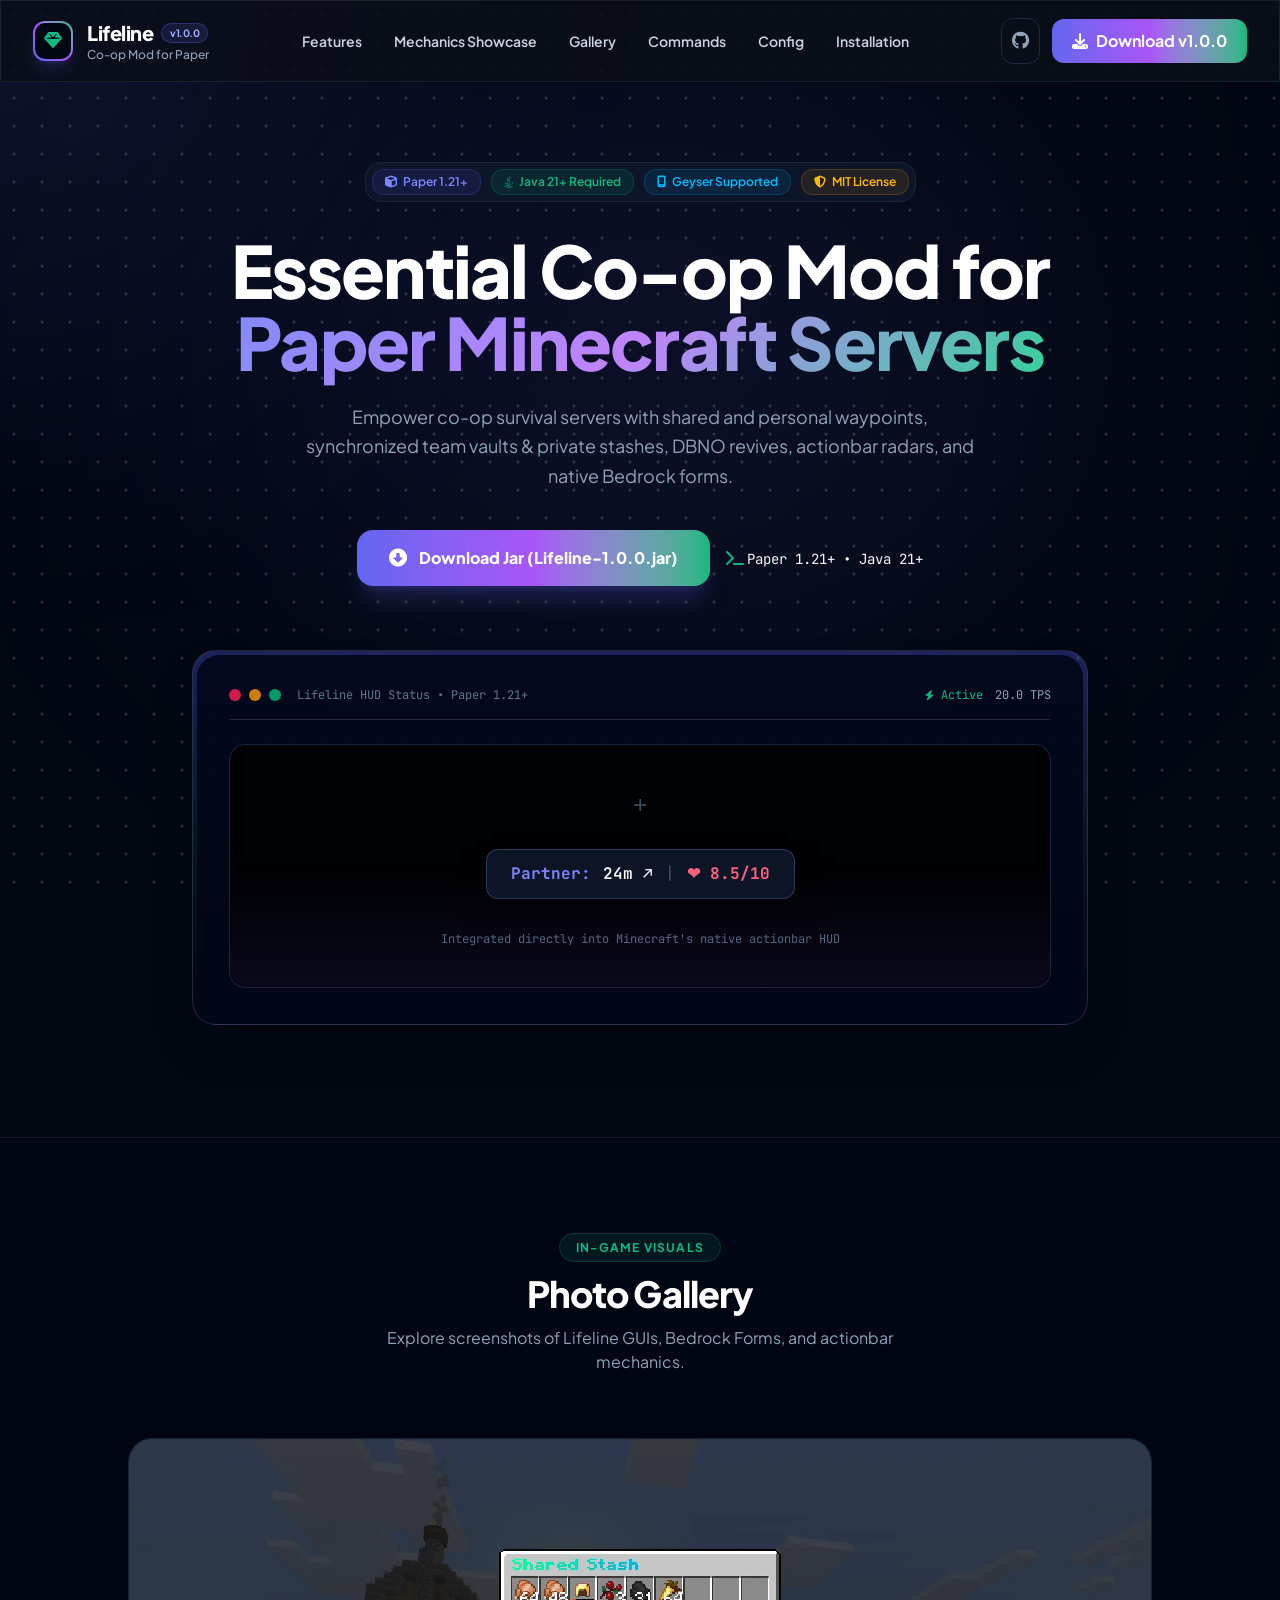
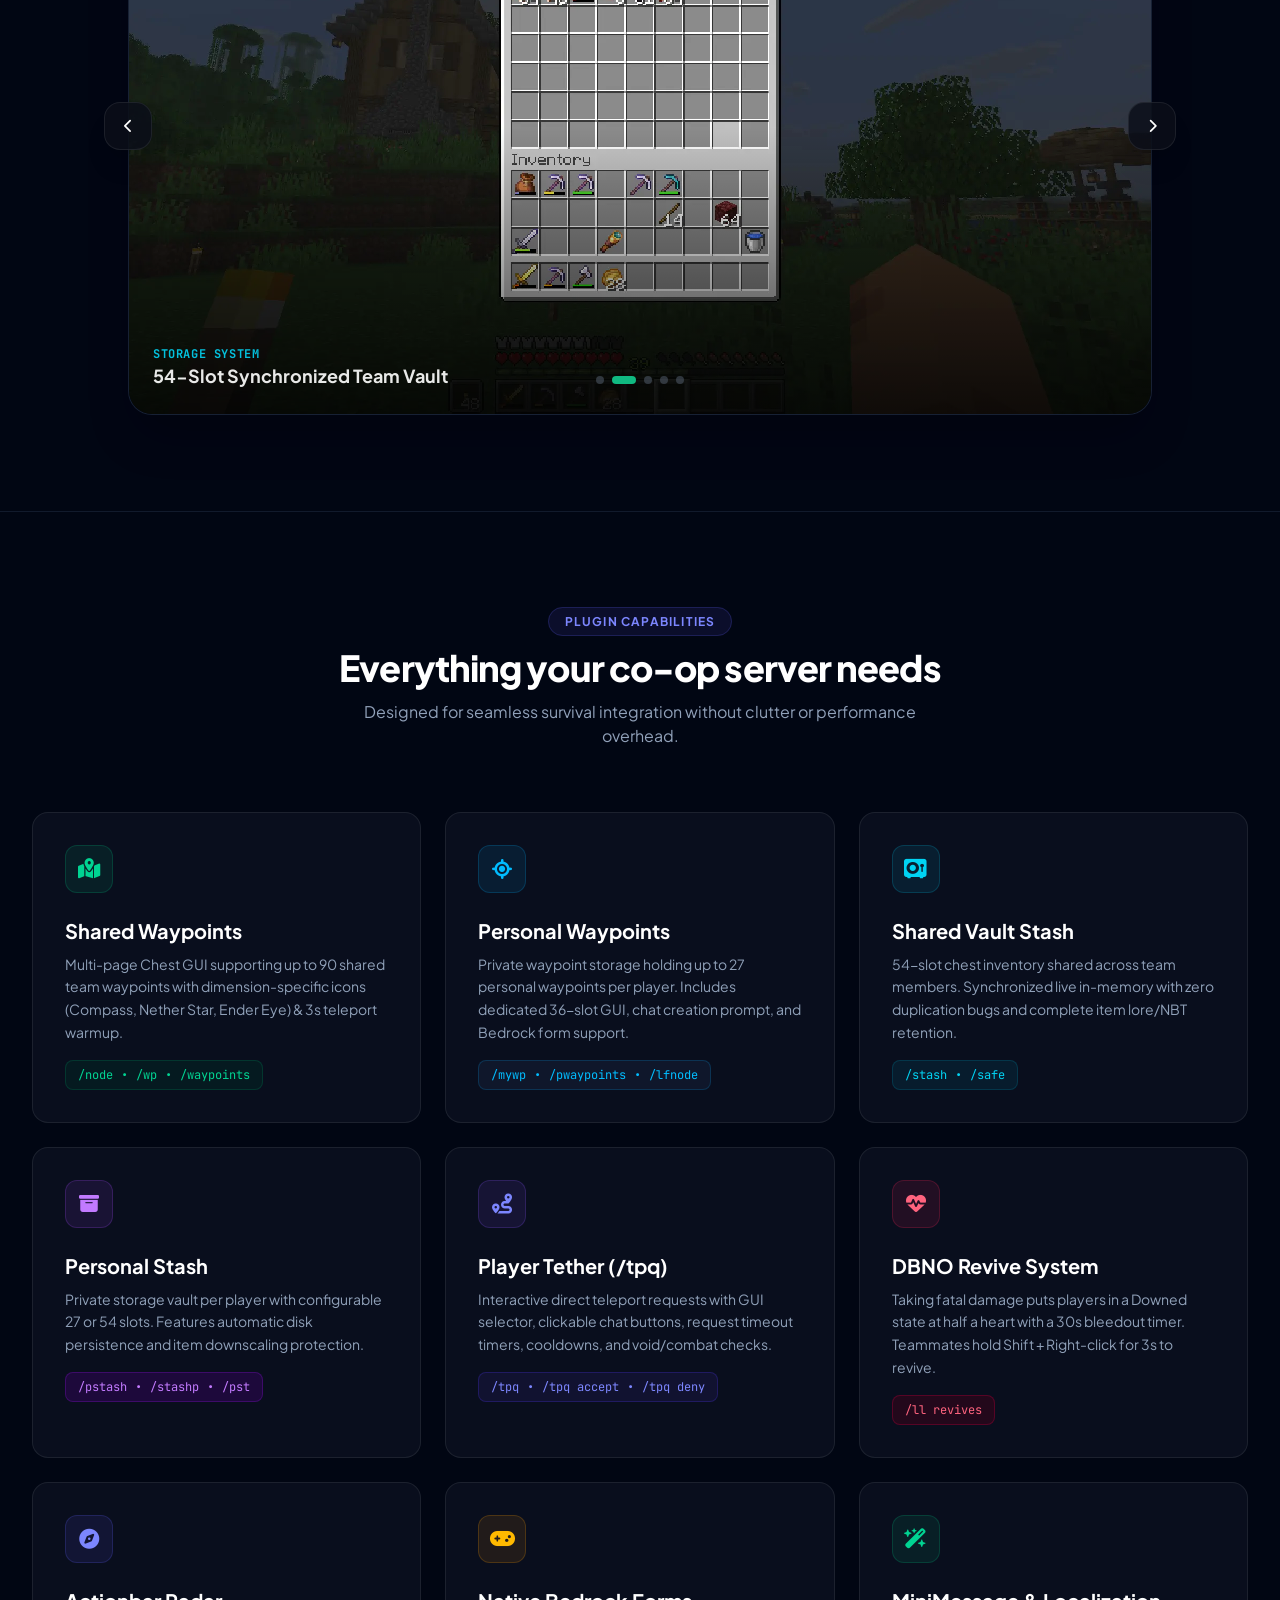
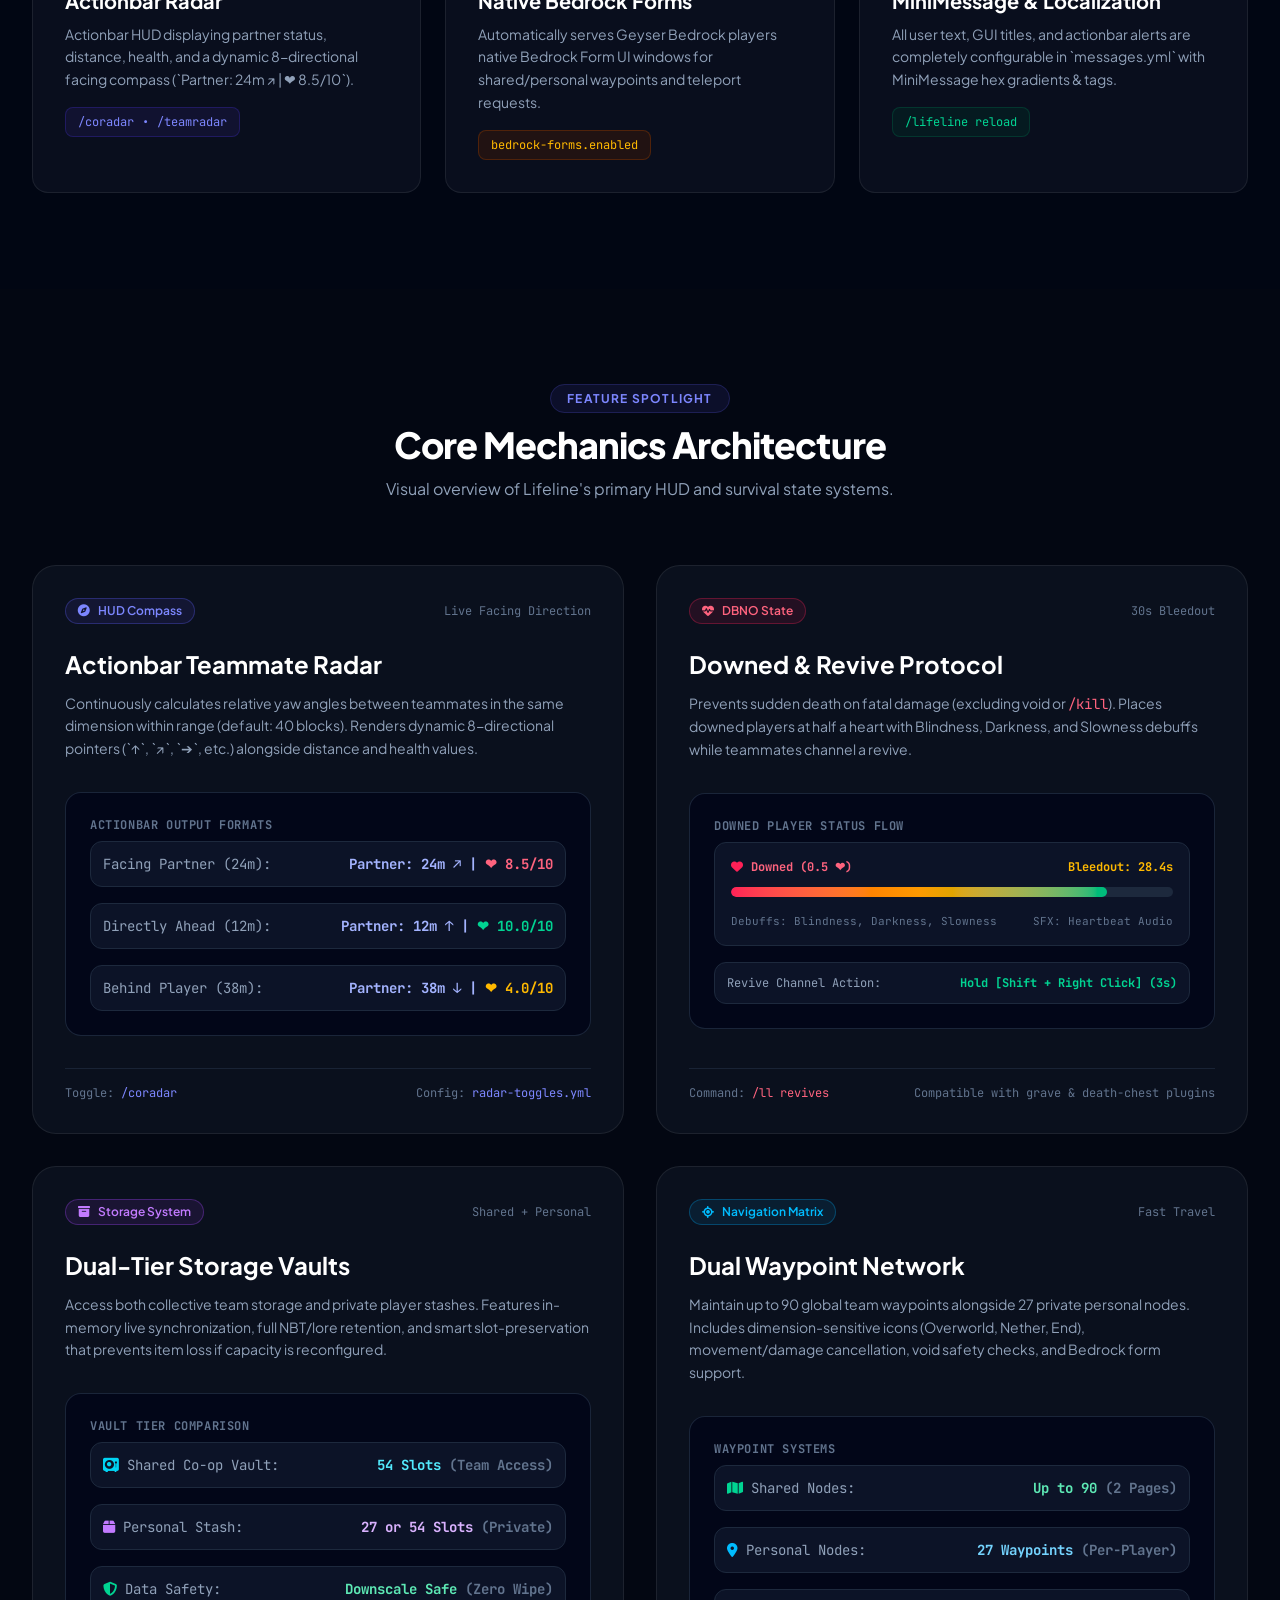
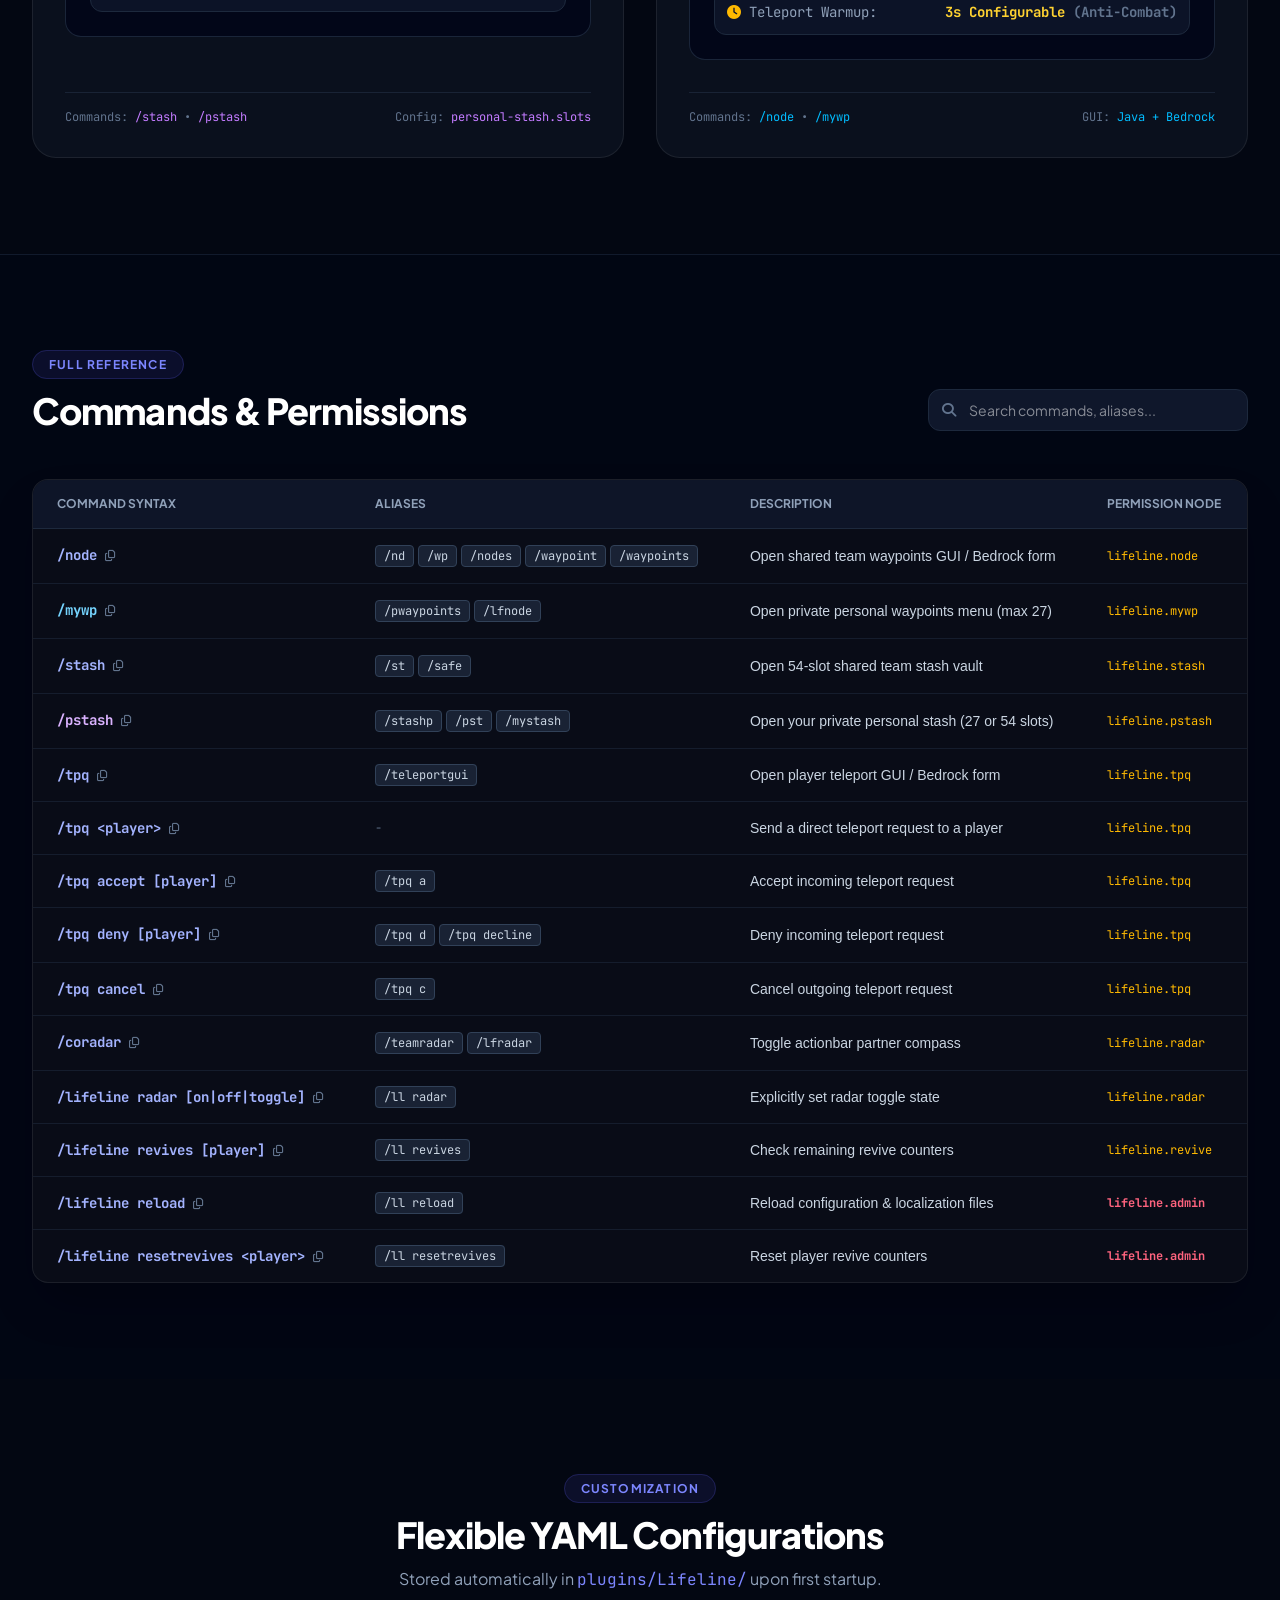
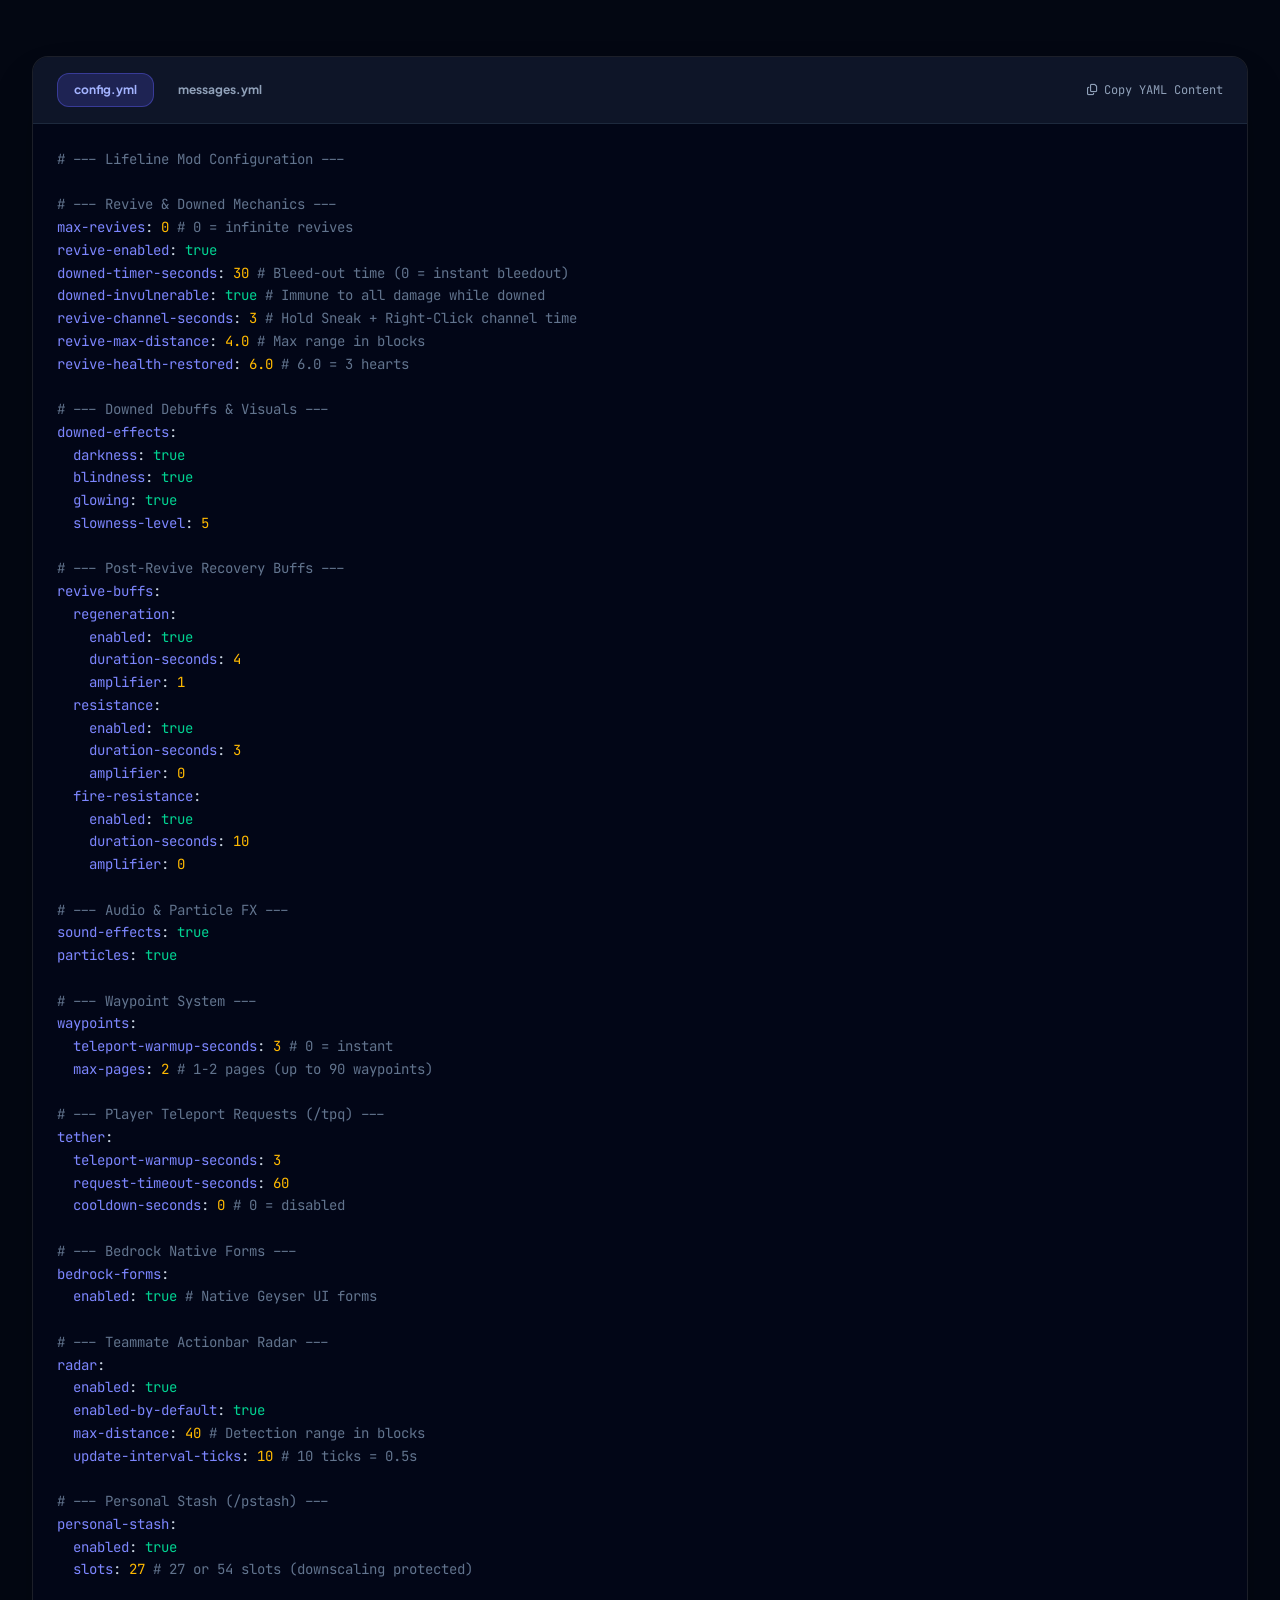
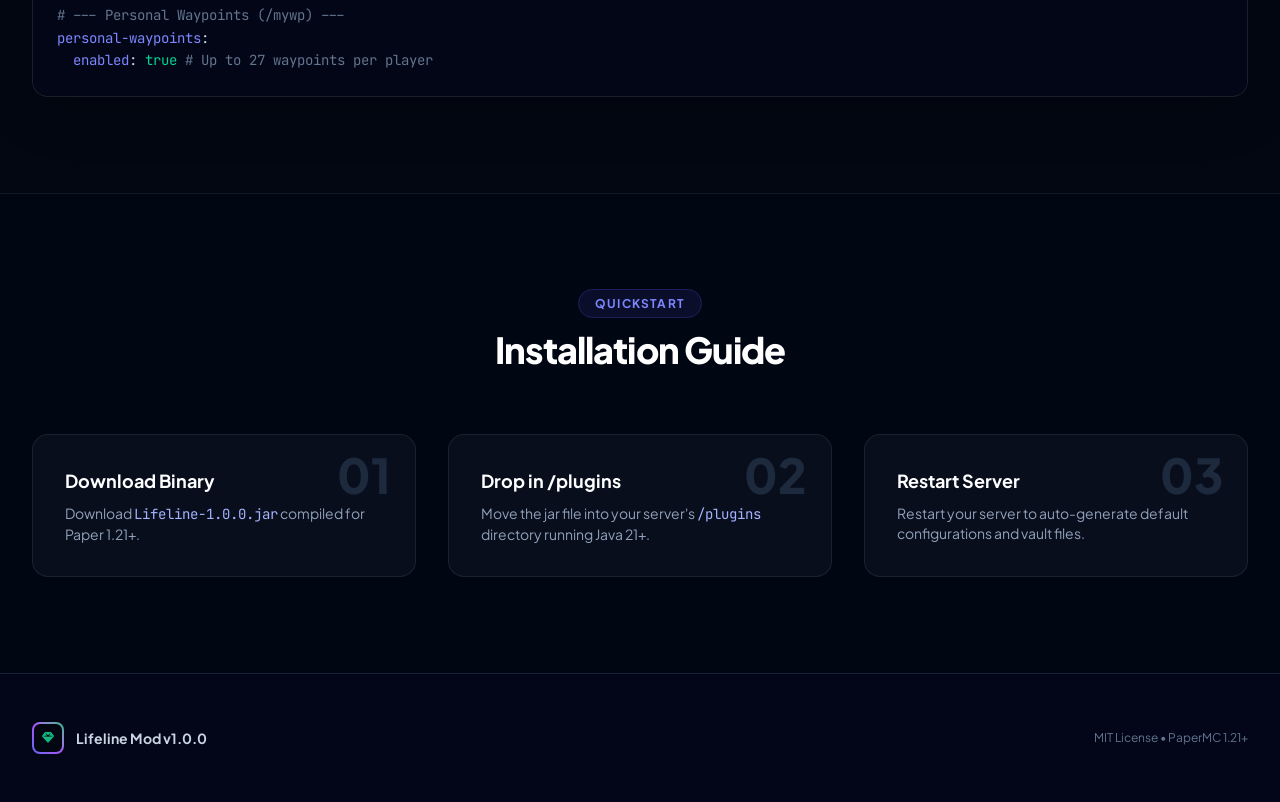
==== commit ca1c6914: "update" ====
--- a/docs/index.html
+++ b/docs/index.html
@@ -7,6 +7,7 @@
     <title>Lifeline - essential mod for Paper Minecraft</title>
 
     <link rel="icon" href="./assets/icon.ico" type="image/x-icon">
+    <link rel="canonical" href="https://fahimfoysal.pro.bd/lifeline-mc/">
 
     <!-- FontAwesome Icons -->
     <link rel="stylesheet" href="https://cdnjs.cloudflare.com/ajax/libs/font-awesome/6.4.0/css/all.min.css">
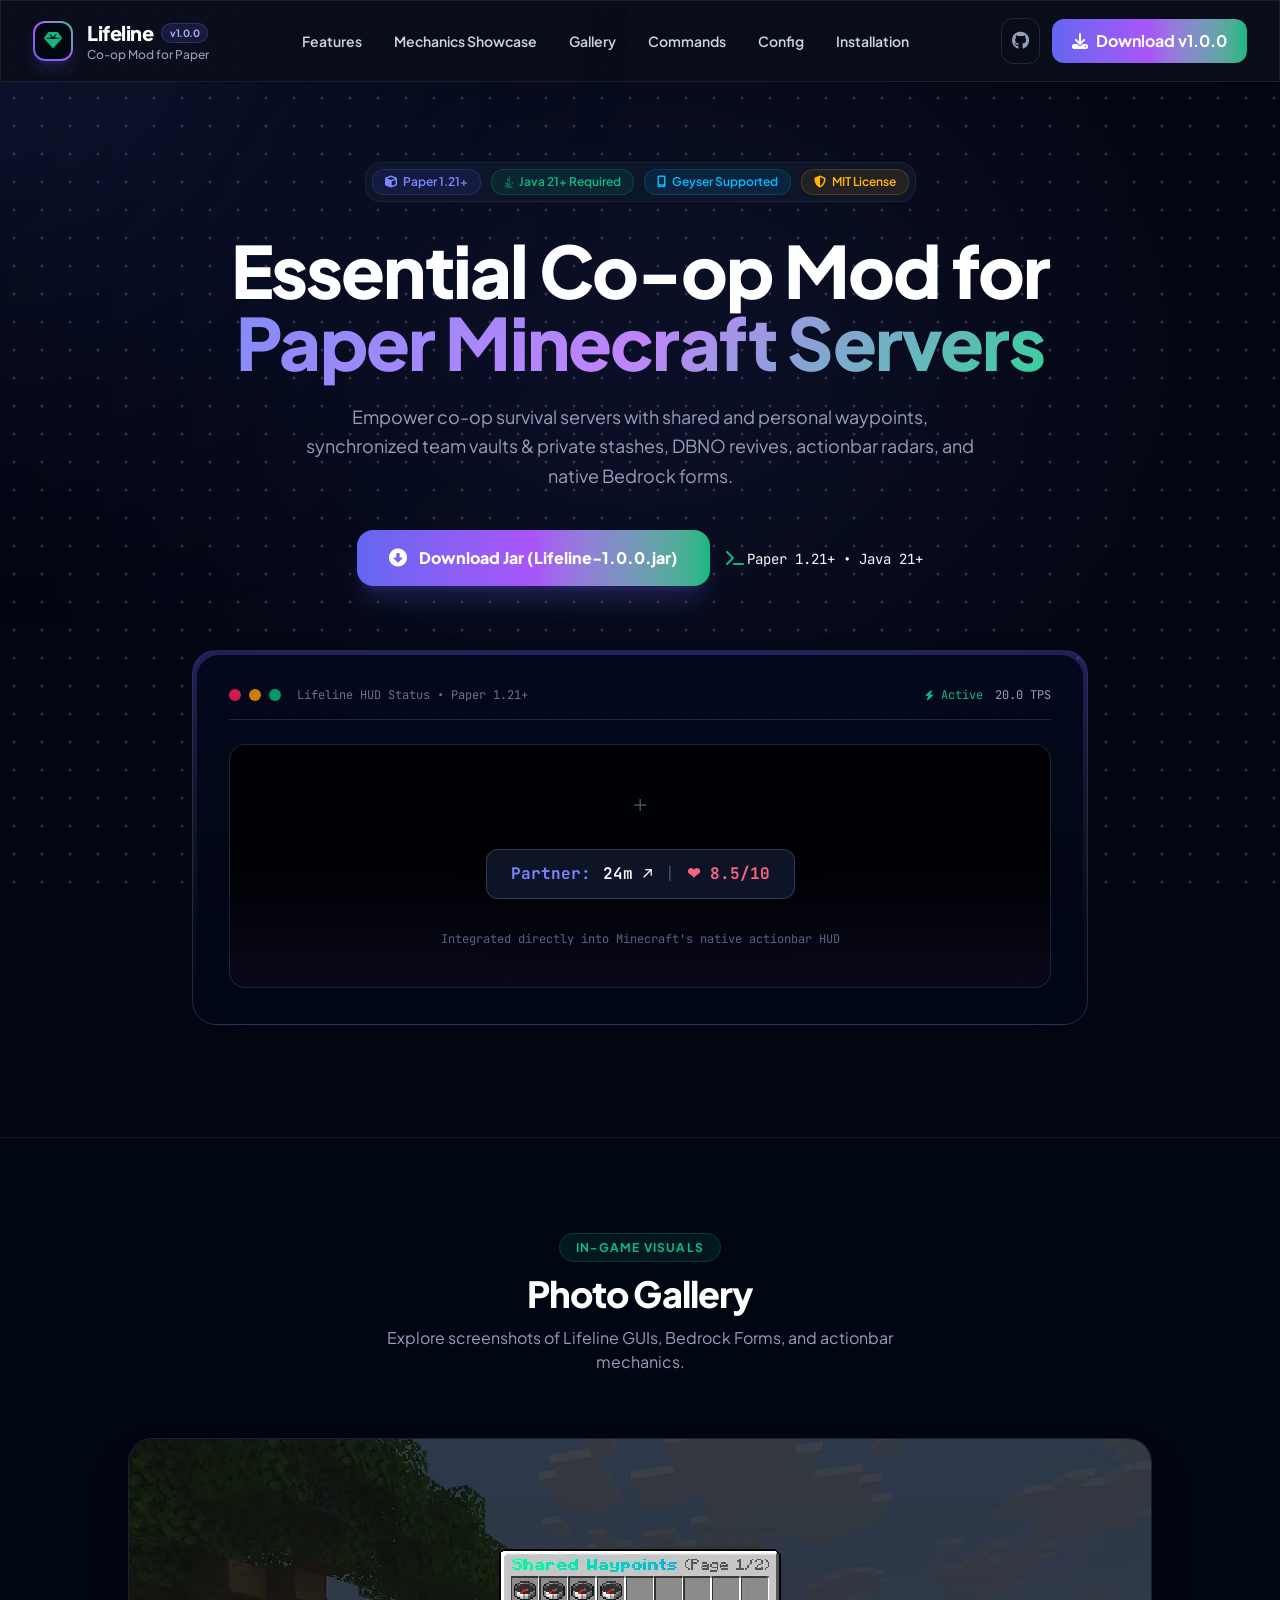
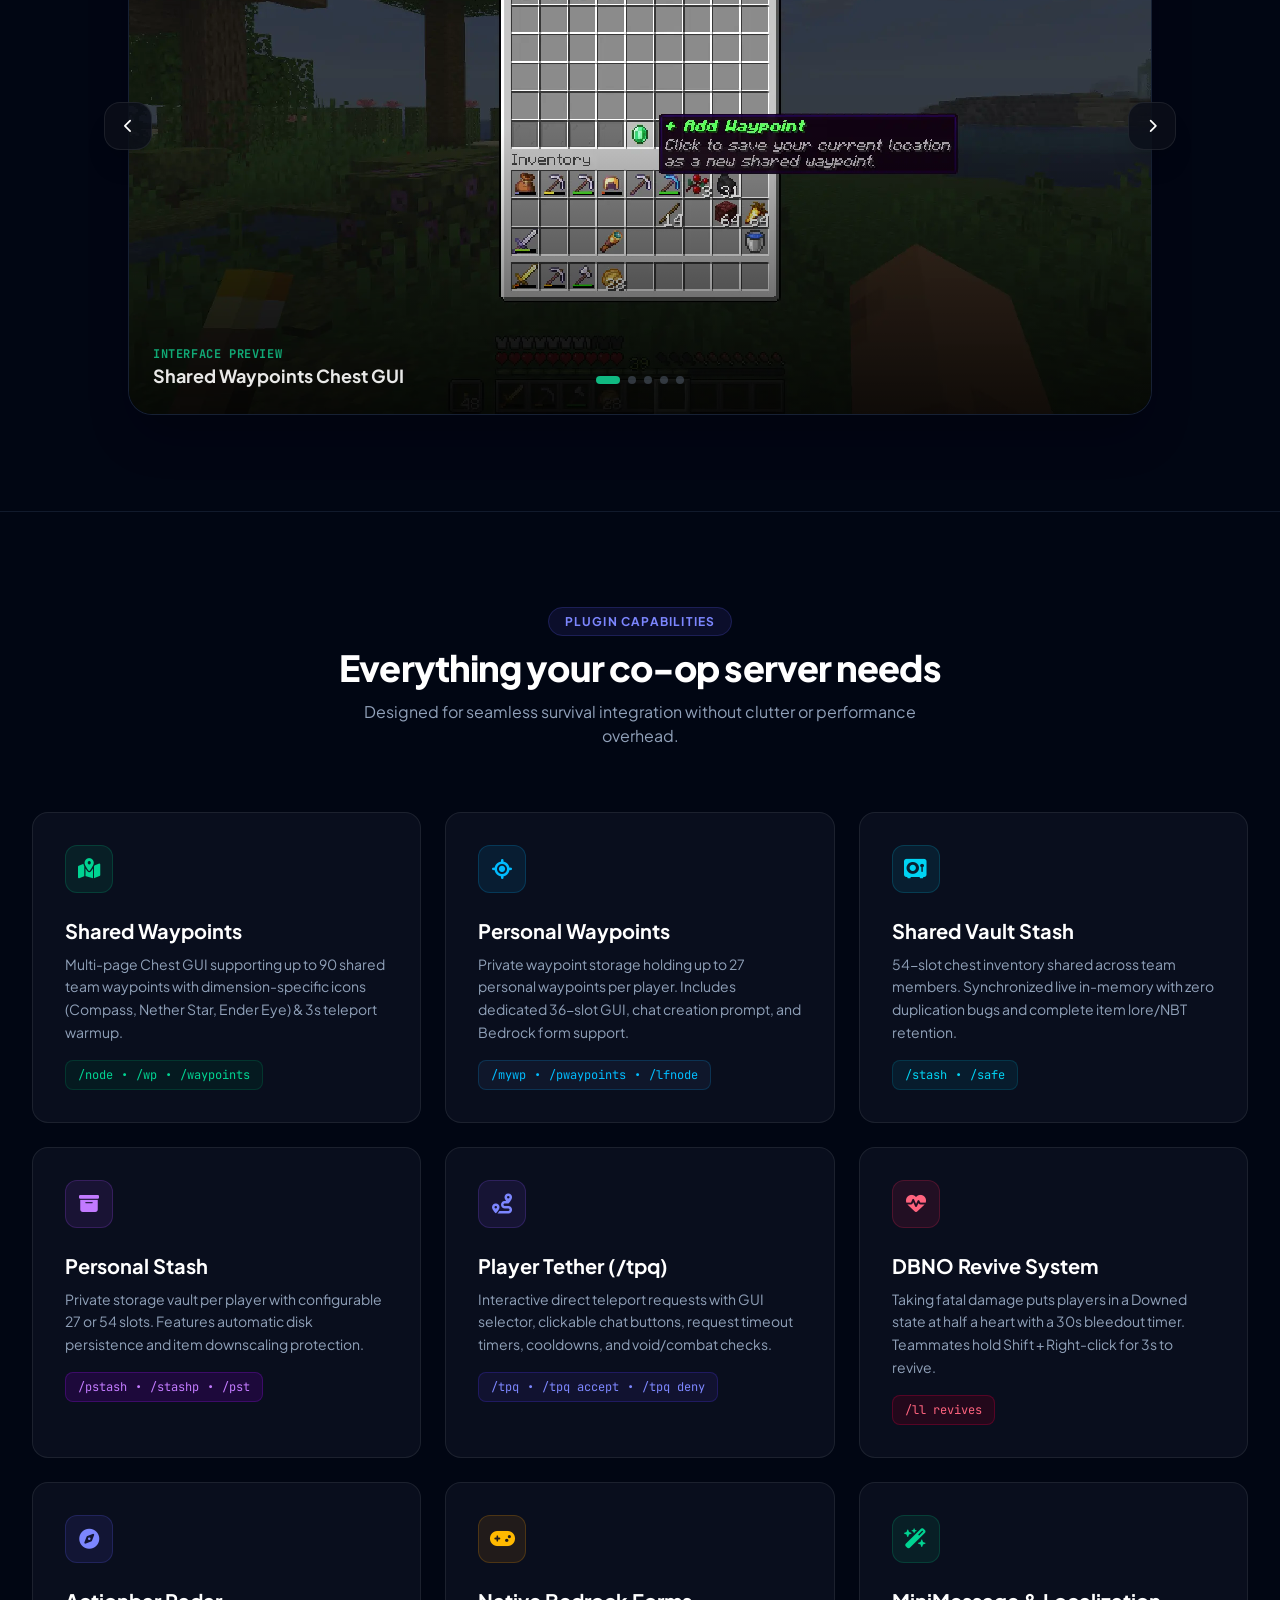
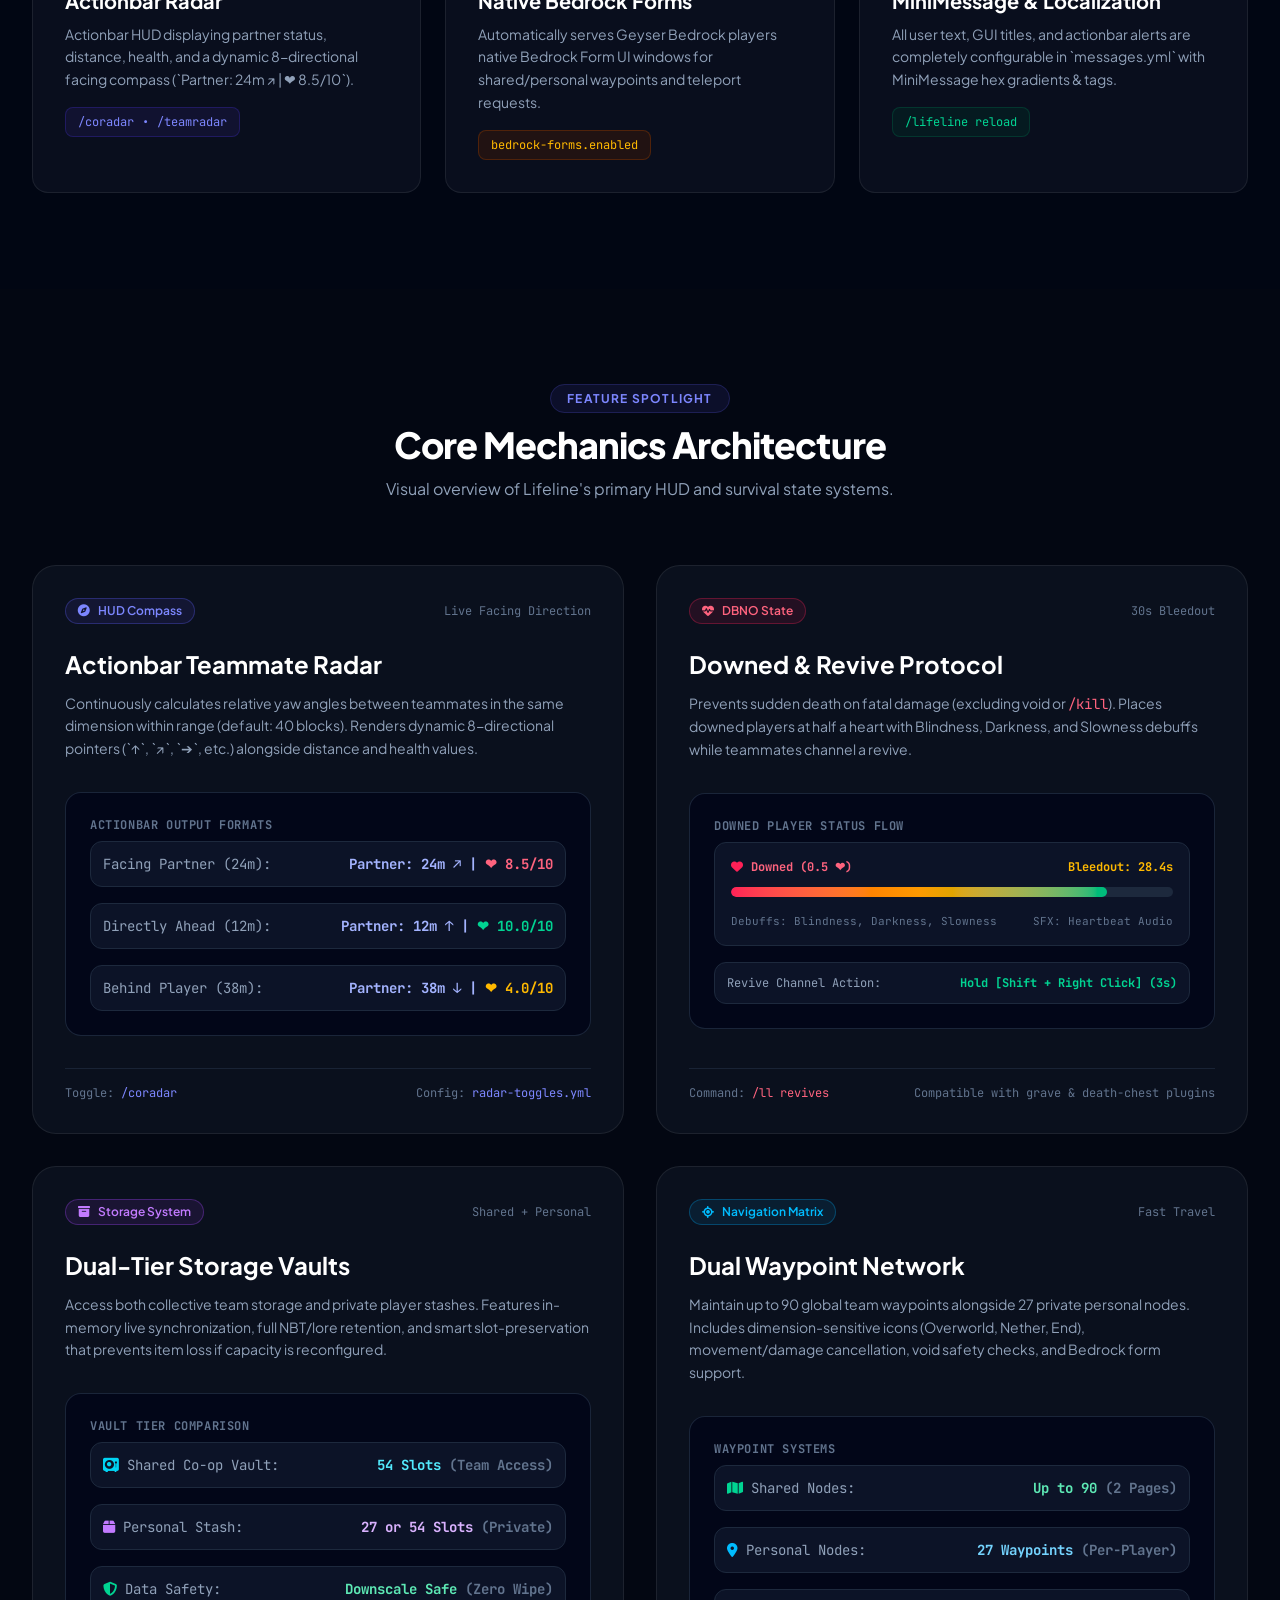
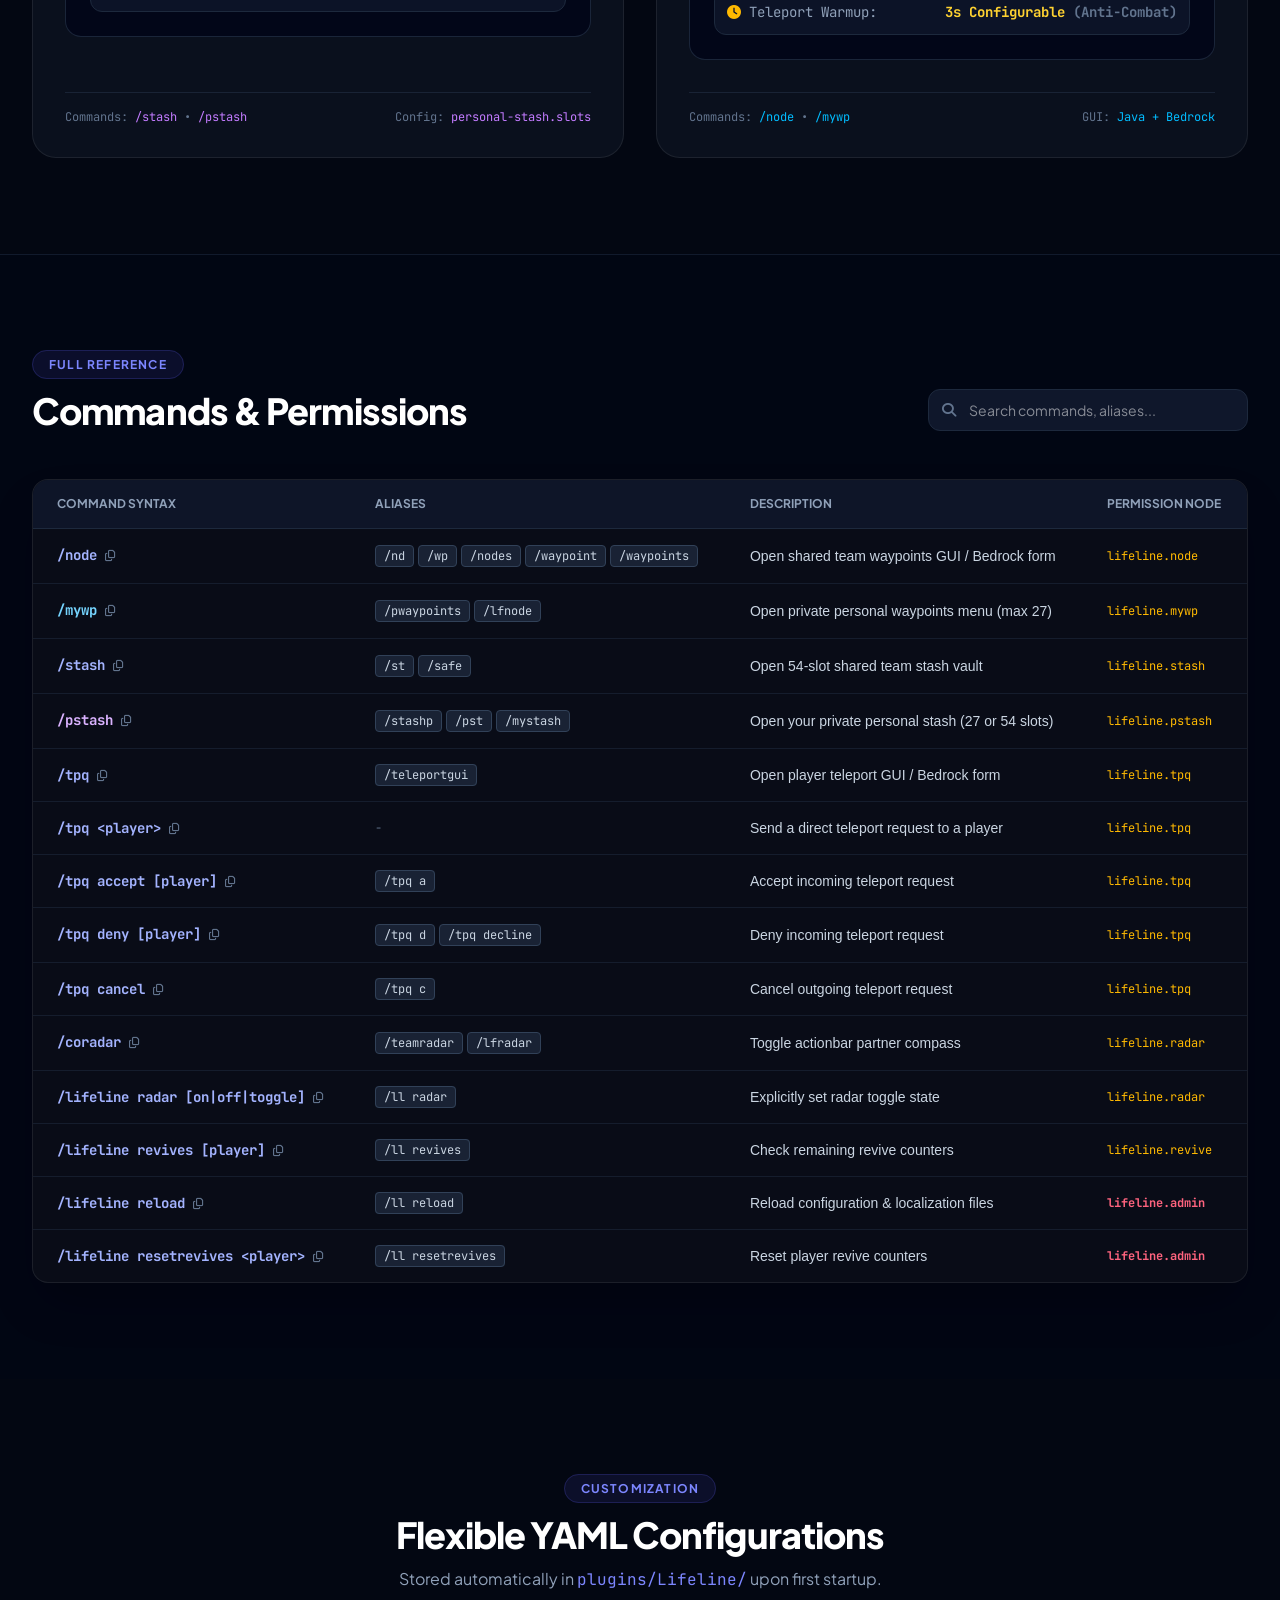
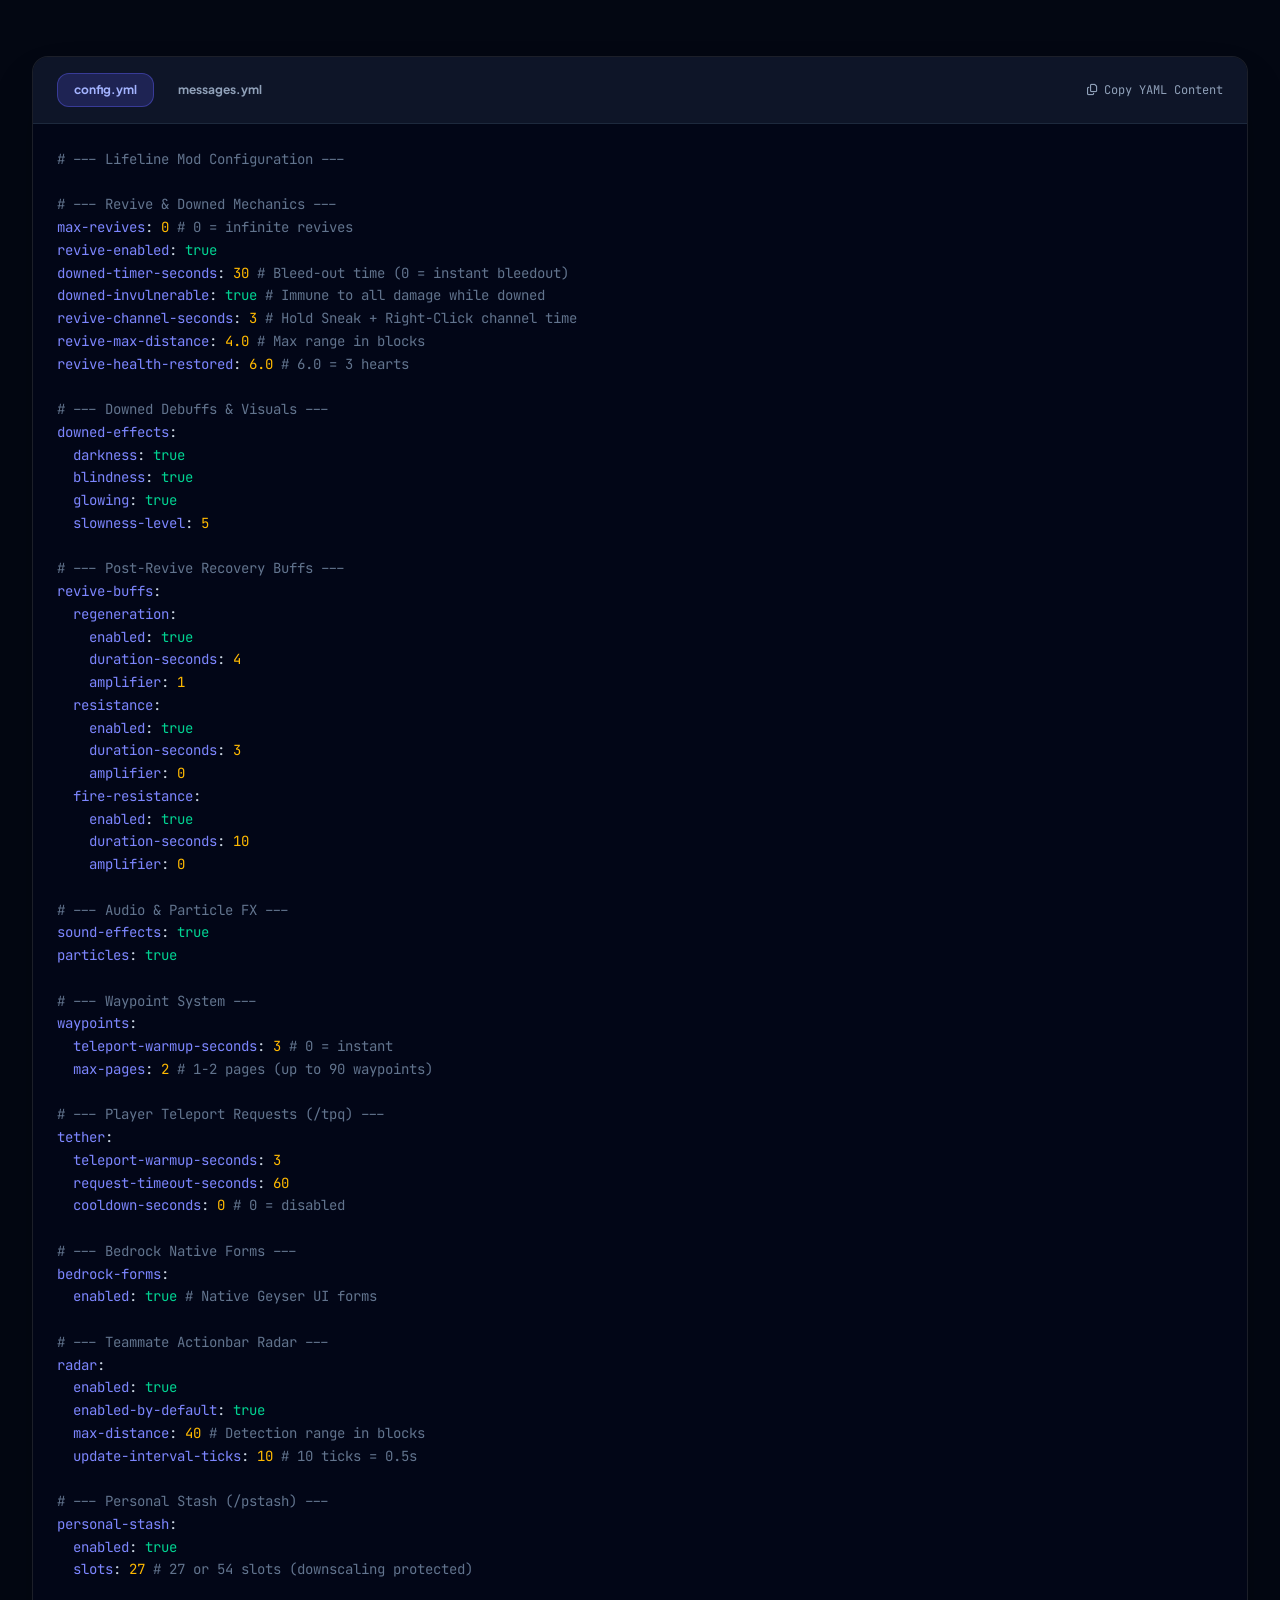
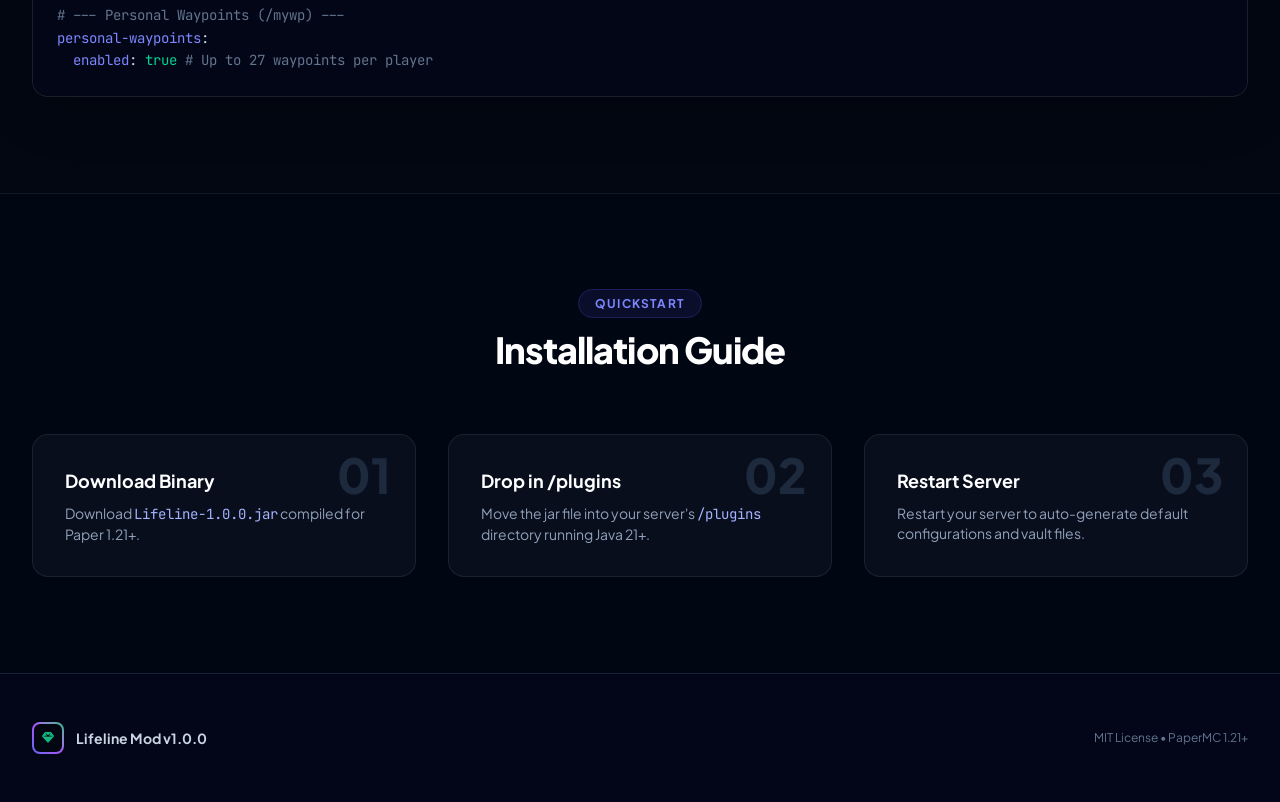
==== commit 9294cd91: "update download link" ====
--- a/docs/index.html
+++ b/docs/index.html
@@ -130,7 +130,7 @@
 
             <!-- Buttons -->
             <div id="download" class="flex flex-col sm:flex-row items-center justify-center gap-4 mb-16">
-                <a href="https://github.com/fahim-foysal-097/lifeline-mc/releases/download/v1.0.0/Lifeline-1.0.0.jar"
+                <a href="https://hangarcdn.papermc.io/plugins/Zero097/Lifeline/versions/1.0.0/PAPER/Lifeline-1.0.0.jar"
                     target="_blank" download
                     class="w-full sm:w-auto px-8 py-4 rounded-2xl bg-gradient-to-r from-brand-indigo via-brand-violet to-brand-mint text-white font-extrabold text-base flex items-center justify-center gap-3 shadow-xl shadow-brand-indigo/20 hover:scale-[1.02] active:scale-[0.98] transition-all">
                     <i class="fa-solid fa-circle-down text-lg"></i>
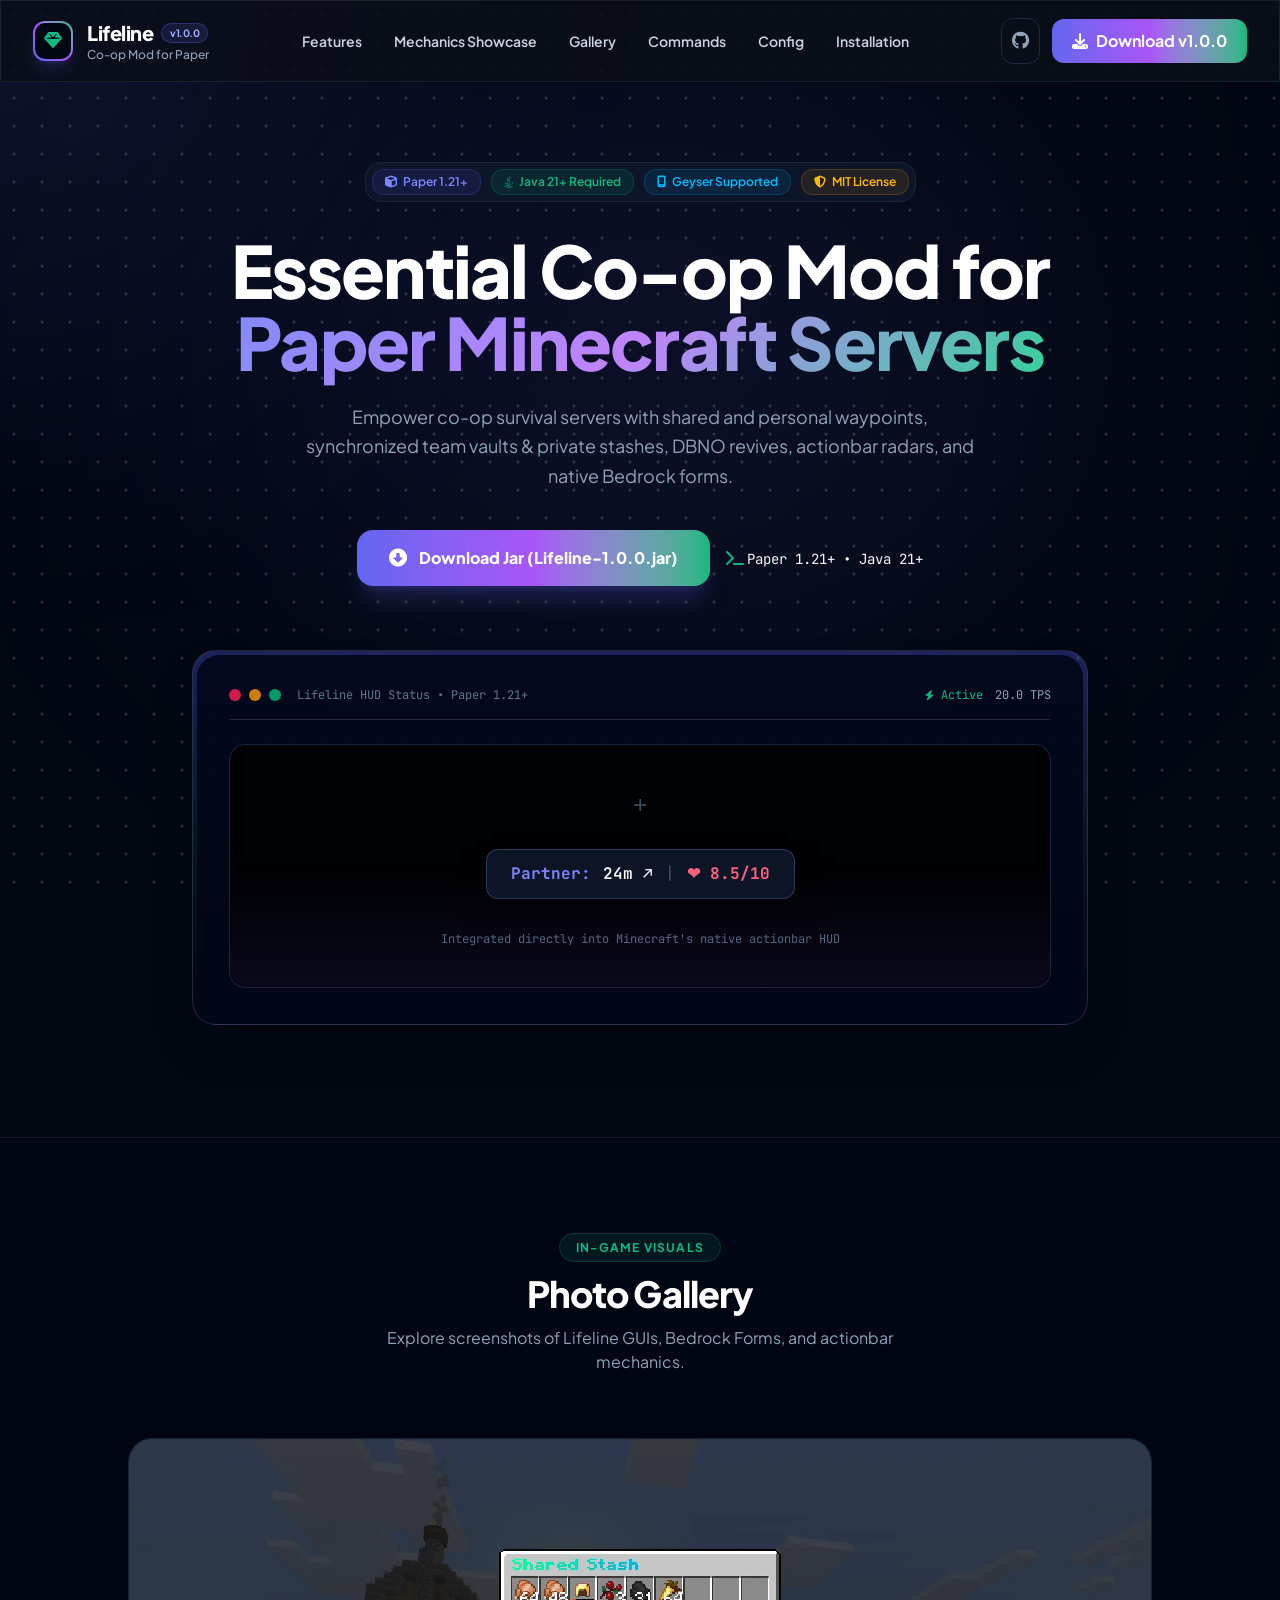
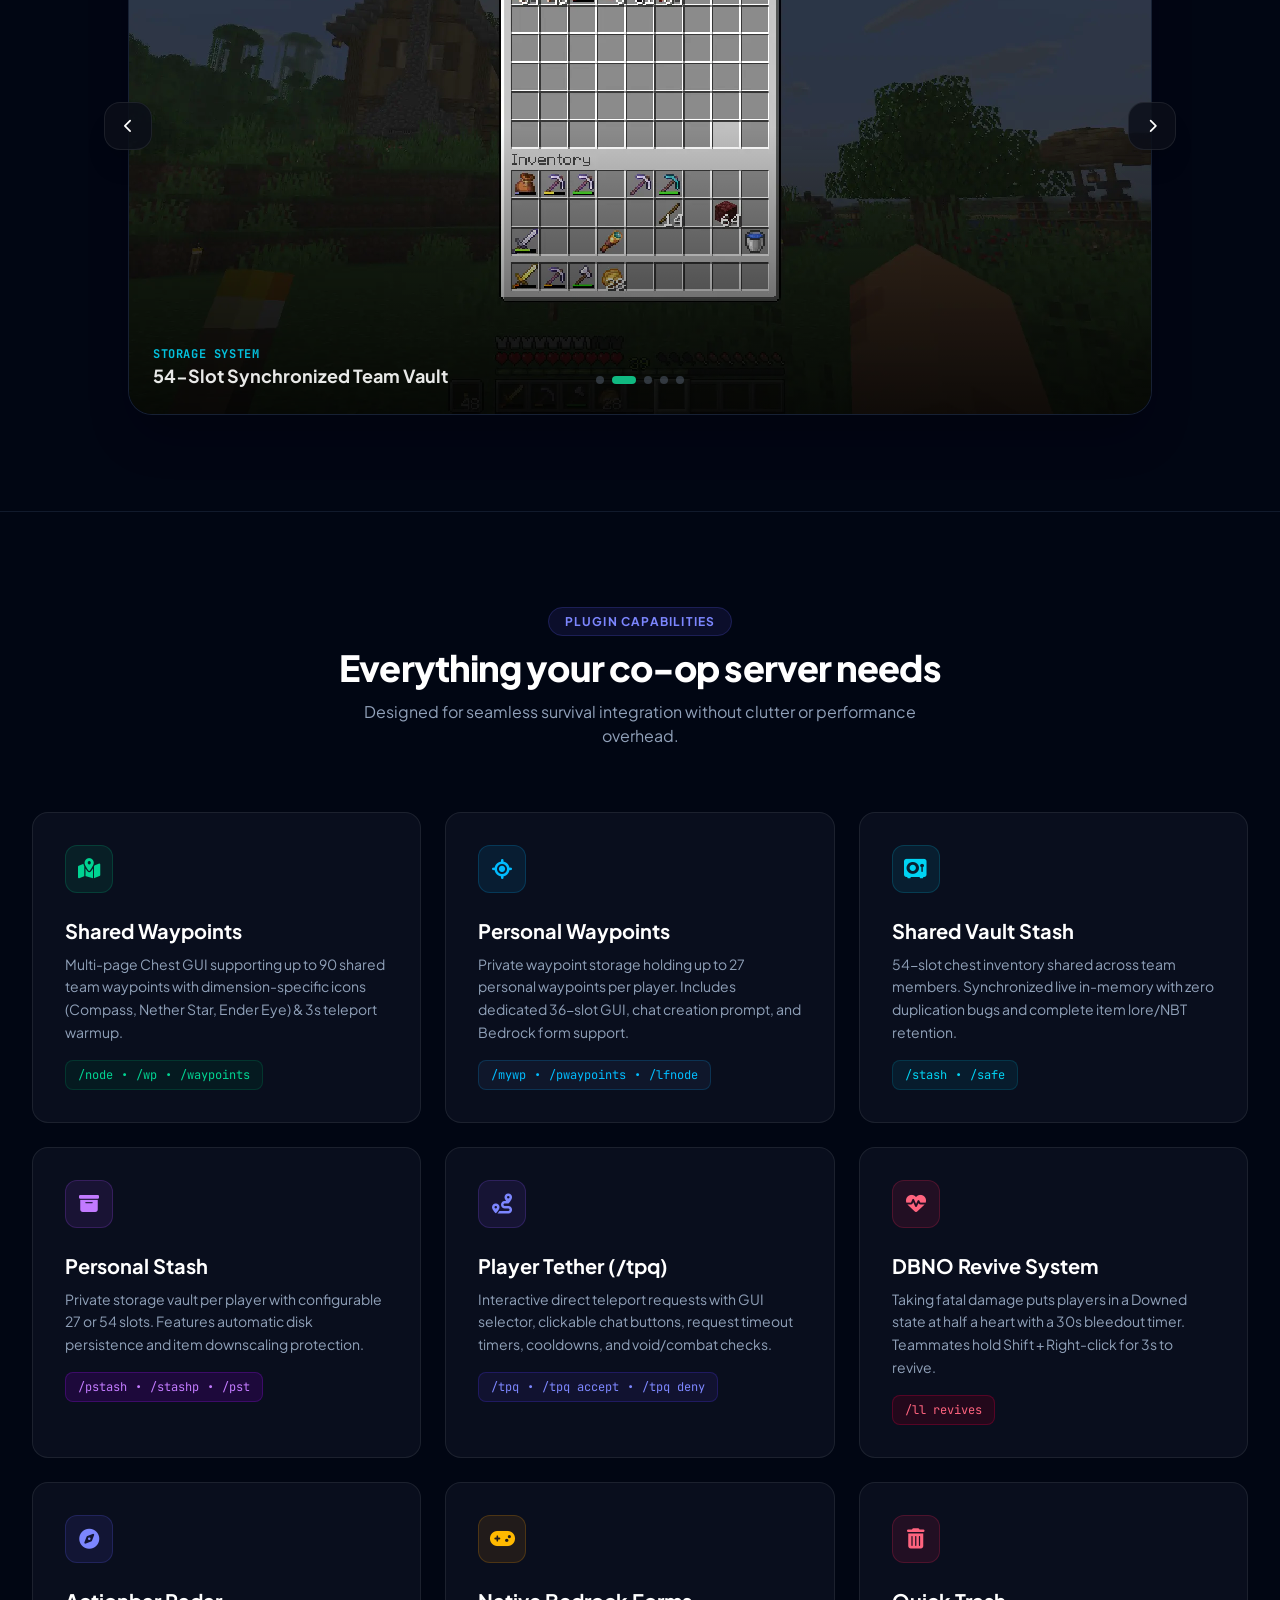
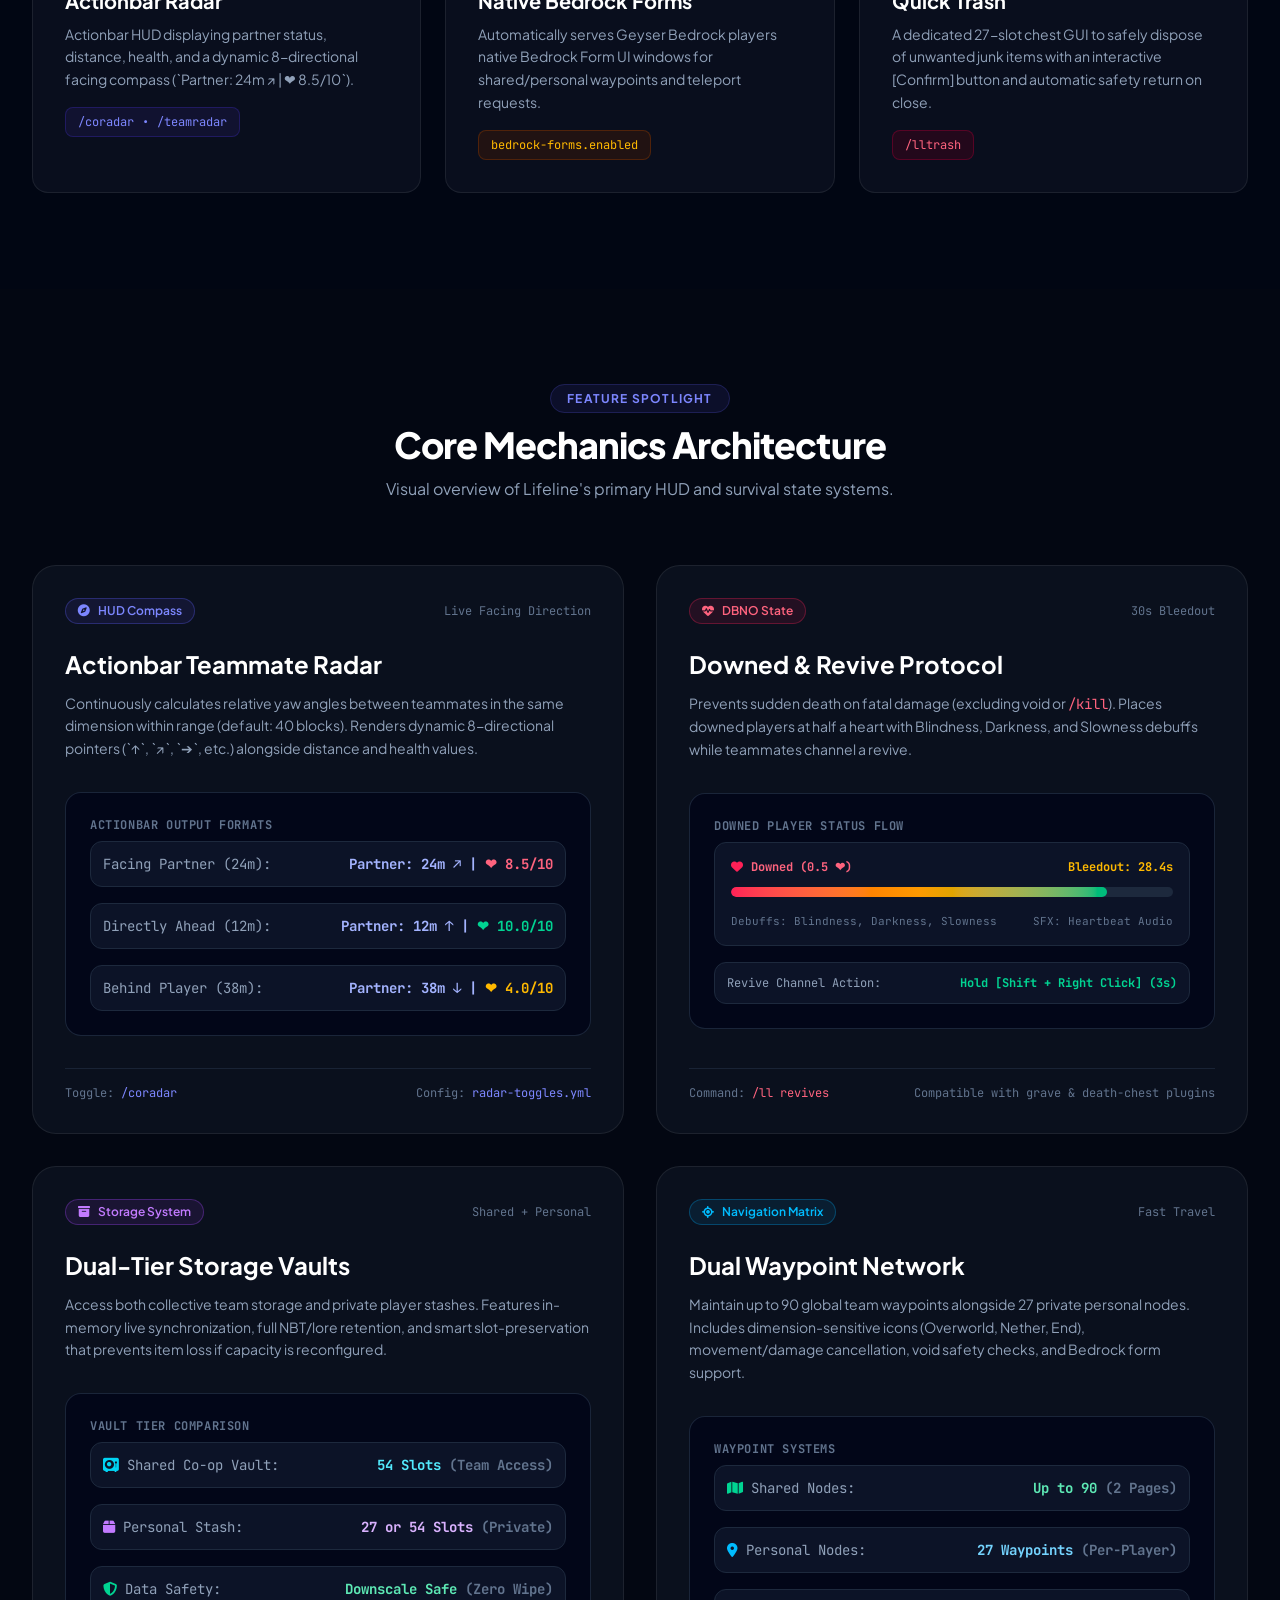
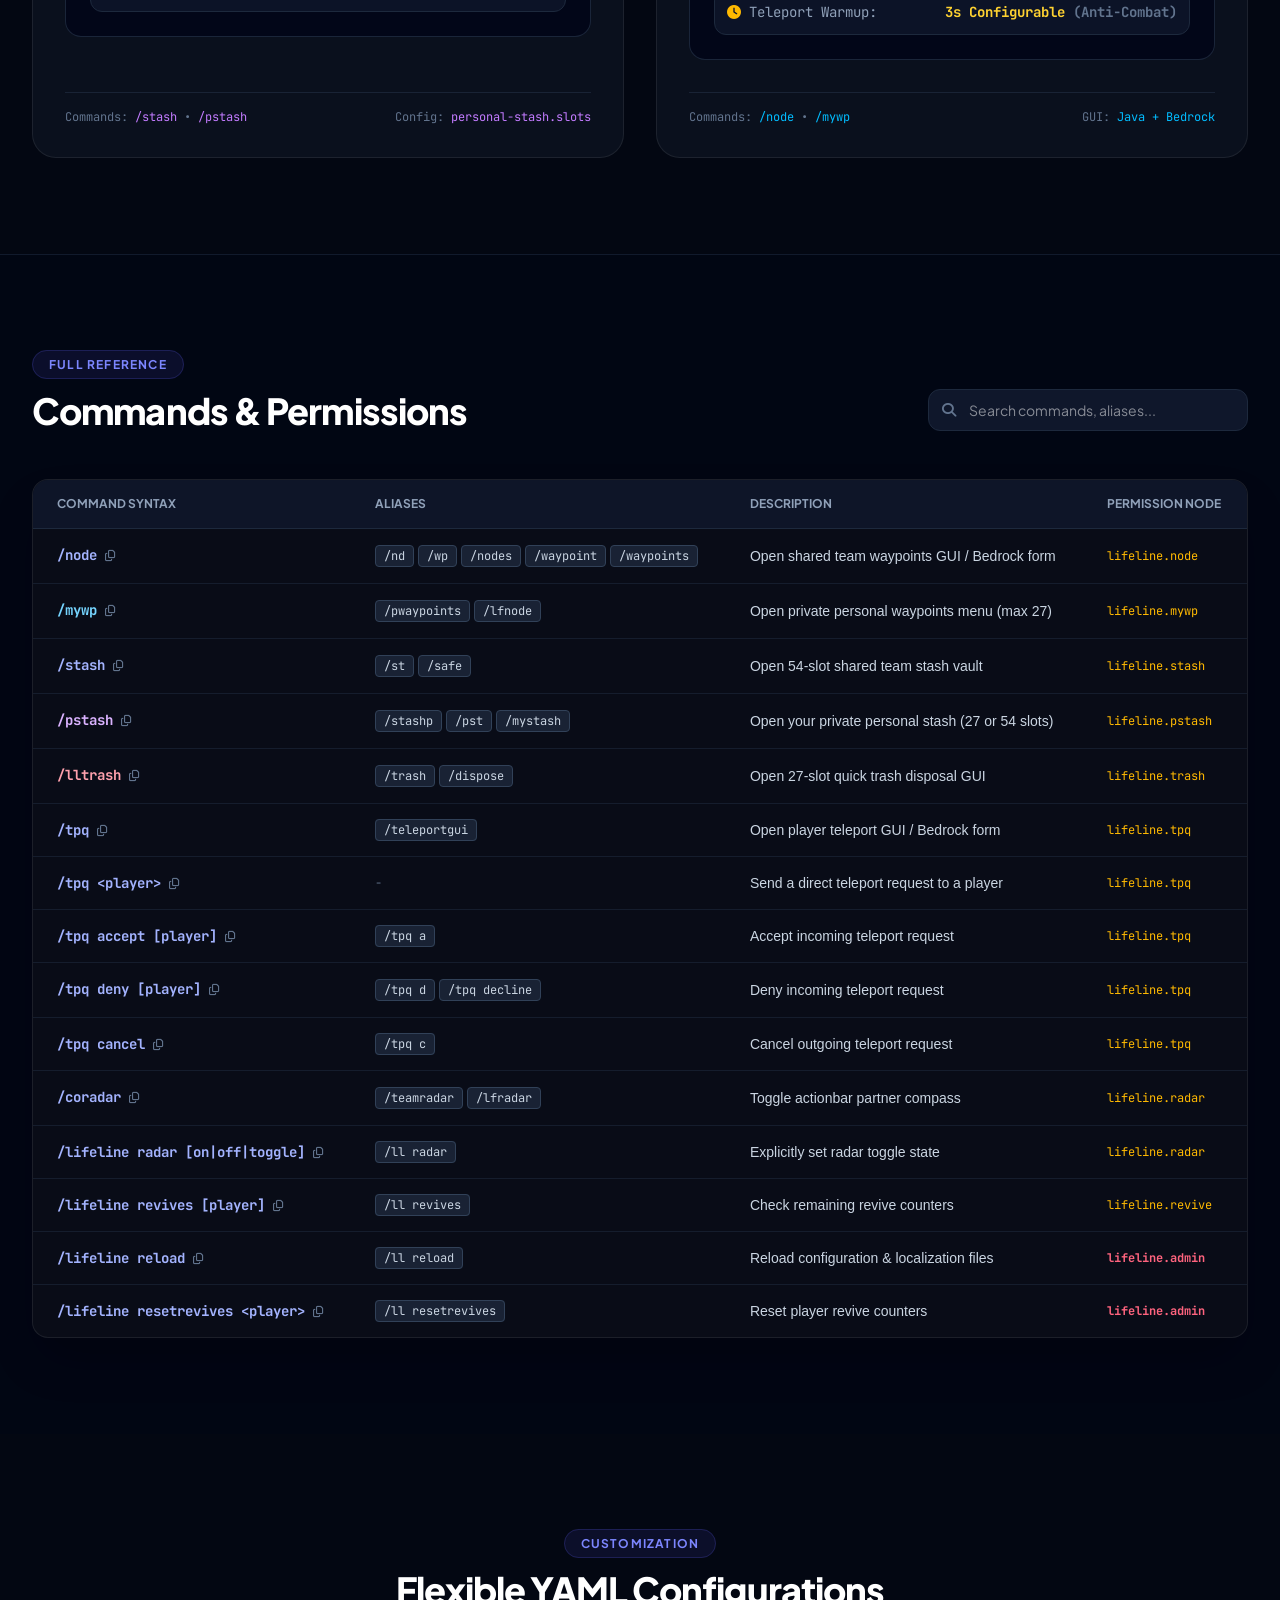
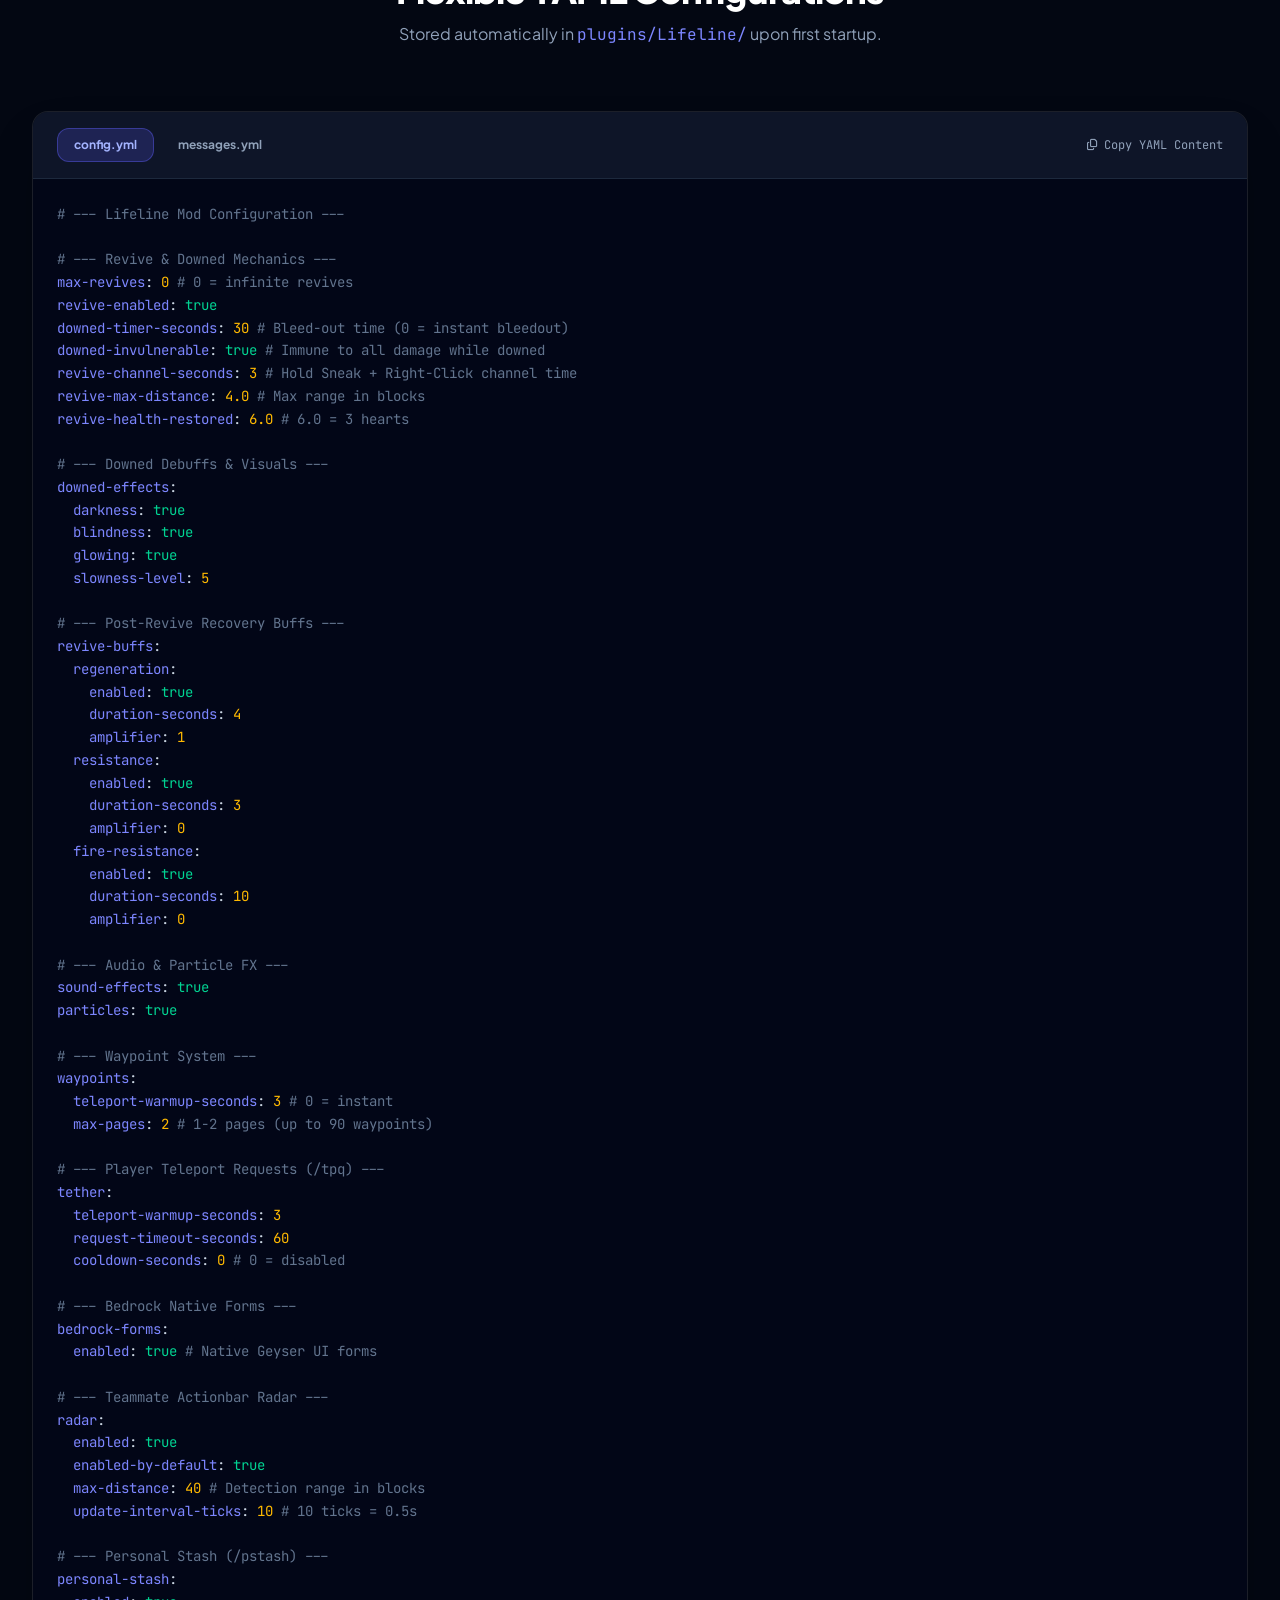
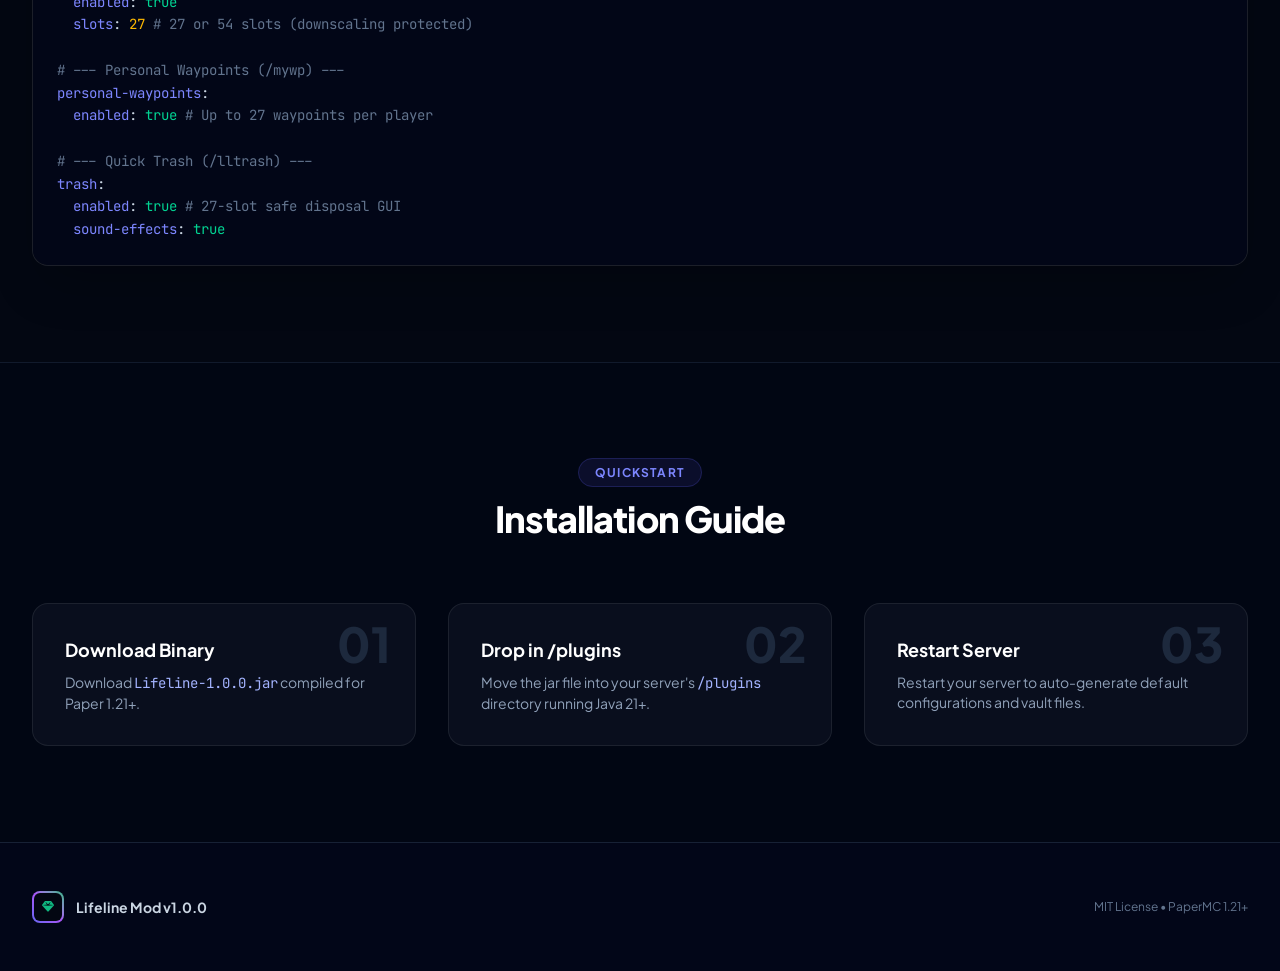
==== commit 477e07b0: "add quick trash" ====
--- a/docs/index.html
+++ b/docs/index.html
@@ -470,18 +470,18 @@
                 <!-- Feature 9 -->
                 <div class="mc-glass-card group p-8 rounded-2xl">
                     <div
-                        class="w-12 h-12 rounded-xl bg-emerald-500/10 border border-emerald-500/20 flex items-center justify-center text-emerald-400 text-xl mb-6 group-hover:scale-110 group-hover:bg-emerald-500/20 group-hover:border-emerald-500/40 group-hover:rotate-3 transition-all duration-300">
-                        <i class="fa-solid fa-wand-magic-sparkles"></i>
-                    </div>
-                    <h3 class="text-xl font-bold text-white mb-2 group-hover:text-emerald-300 transition-colors">
-                        MiniMessage & Localization</h3>
+                        class="w-12 h-12 rounded-xl bg-rose-500/10 border border-rose-500/20 flex items-center justify-center text-rose-400 text-xl mb-6 group-hover:scale-110 group-hover:bg-rose-500/20 group-hover:border-rose-500/40 group-hover:rotate-3 transition-all duration-300">
+                        <i class="fa-solid fa-trash-can"></i>
+                    </div>
+                    <h3 class="text-xl font-bold text-white mb-2 group-hover:text-rose-300 transition-colors">
+                        Quick Trash</h3>
                     <p class="text-sm text-slate-400 leading-relaxed mb-4 group-hover:text-slate-300 transition-colors">
-                        All user text, GUI titles, and actionbar alerts are completely configurable in `messages.yml`
-                        with MiniMessage hex gradients & tags.
+                        A dedicated 27-slot chest GUI to safely dispose of unwanted junk items with an interactive
+                        [Confirm] button and automatic safety return on close.
                     </p>
                     <div
-                        class="flex items-center gap-2 text-xs font-mono text-emerald-400 bg-emerald-950/40 px-3 py-1.5 rounded-lg border border-emerald-800/40 group-hover:border-emerald-500/40 w-fit transition-colors">
-                        <span>/lifeline reload</span>
+                        class="flex items-center gap-2 text-xs font-mono text-rose-400 bg-rose-950/40 px-3 py-1.5 rounded-lg border border-rose-800/40 group-hover:border-rose-500/40 w-fit transition-colors">
+                        <span>/lltrash</span>
                     </div>
                 </div>
 
@@ -870,6 +870,28 @@
                                 <td class="py-4 px-6 text-xs text-amber-400">lifeline.pstash</td>
                             </tr>
 
+                            <!-- Command: /lltrash -->
+                            <tr
+                                class="hover:bg-indigo-950/30 hover:border-l-4 hover:border-l-brand-mint transition-all">
+                                <td class="py-4 px-6 font-bold text-rose-300 flex items-center gap-2">
+                                    <span>/lltrash</span>
+                                    <button onclick="copyCommand('/lltrash')"
+                                        class="text-slate-500 hover:text-rose-300 transition"><i
+                                            class="fa-regular fa-copy text-xs"></i></button>
+                                </td>
+                                <td class="py-4 px-6 text-xs">
+                                    <div class="flex flex-wrap gap-1">
+                                        <span
+                                            class="px-2 py-0.5 rounded bg-slate-800/80 text-slate-300 border border-slate-700">/trash</span>
+                                        <span
+                                            class="px-2 py-0.5 rounded bg-slate-800/80 text-slate-300 border border-slate-700">/dispose</span>
+                                    </div>
+                                </td>
+                                <td class="py-4 px-6 font-sans text-slate-300">Open 27-slot quick trash disposal GUI
+                                </td>
+                                <td class="py-4 px-6 text-xs text-amber-400">lifeline.trash</td>
+                            </tr>
+
                             <!-- Command 3 -->
                             <tr
                                 class="hover:bg-indigo-950/30 hover:border-l-4 hover:border-l-brand-mint transition-all">
@@ -1162,7 +1184,12 @@
 
 <span class="text-slate-500"># --- Personal Waypoints (/mywp) ---</span>
 <span class="text-indigo-400">personal-waypoints</span>:
-  <span class="text-indigo-400">enabled</span>: <span class="text-emerald-400">true</span> <span class="text-slate-500"># Up to 27 waypoints per player</span></code></pre>
+  <span class="text-indigo-400">enabled</span>: <span class="text-emerald-400">true</span> <span class="text-slate-500"># Up to 27 waypoints per player</span>
+
+<span class="text-slate-500"># --- Quick Trash (/lltrash) ---</span>
+<span class="text-indigo-400">trash</span>:
+  <span class="text-indigo-400">enabled</span>: <span class="text-emerald-400">true</span> <span class="text-slate-500"># 27-slot safe disposal GUI</span>
+  <span class="text-indigo-400">sound-effects</span>: <span class="text-emerald-400">true</span></code></pre>
 
                 <!-- Tab 2: Messages YAML -->
                 <pre id="code-messages"
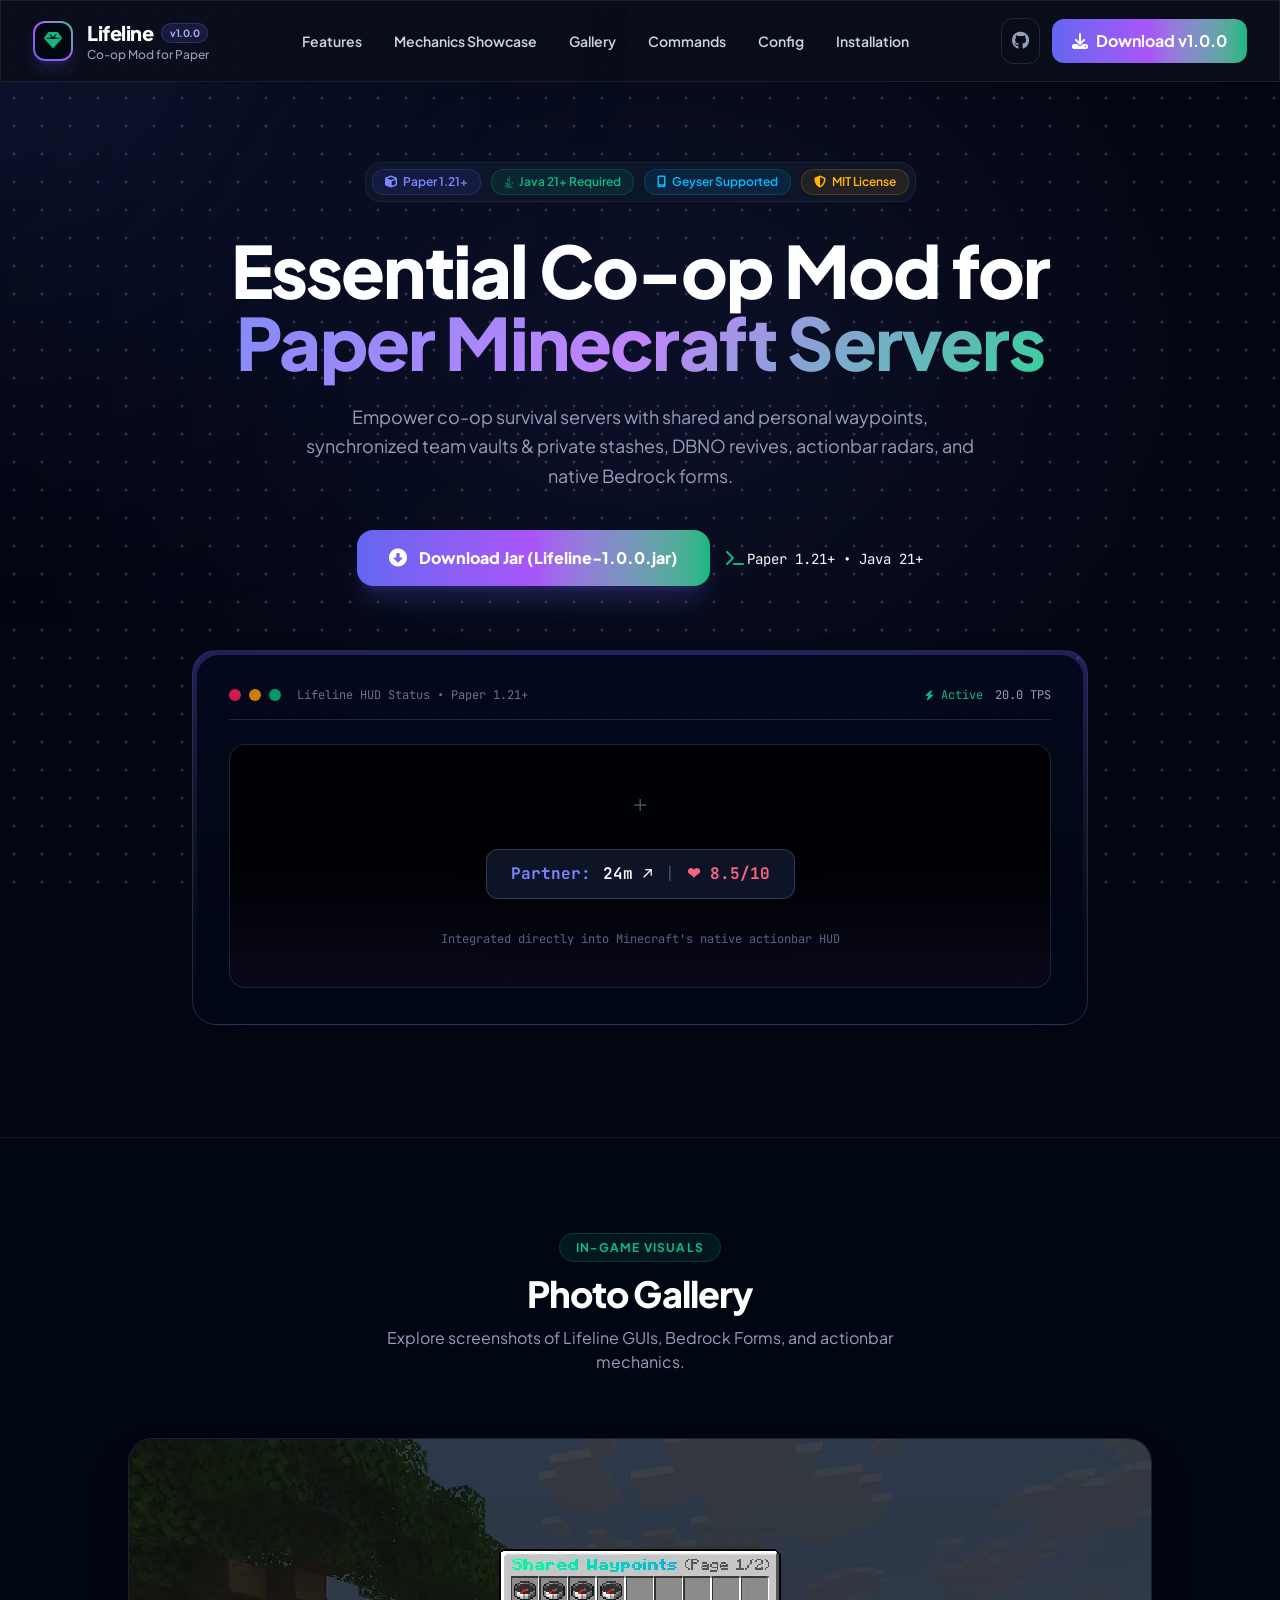
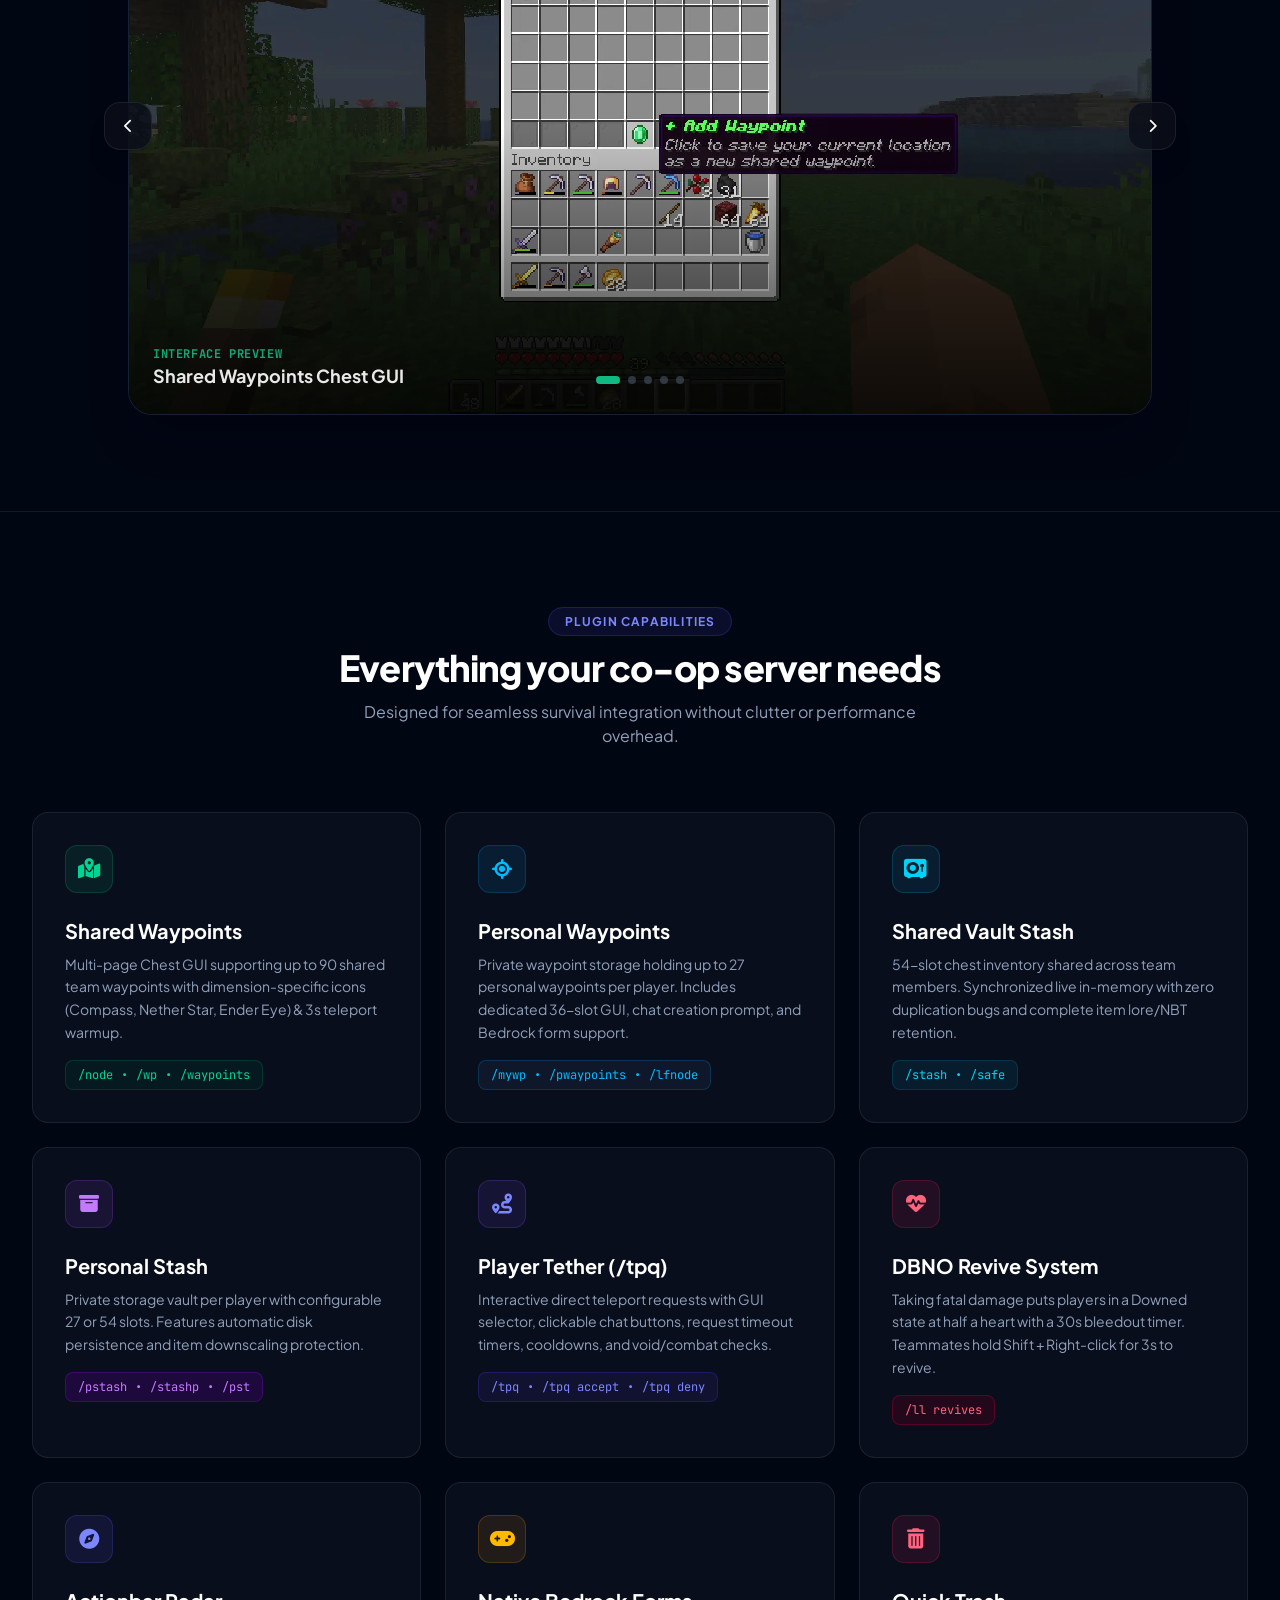
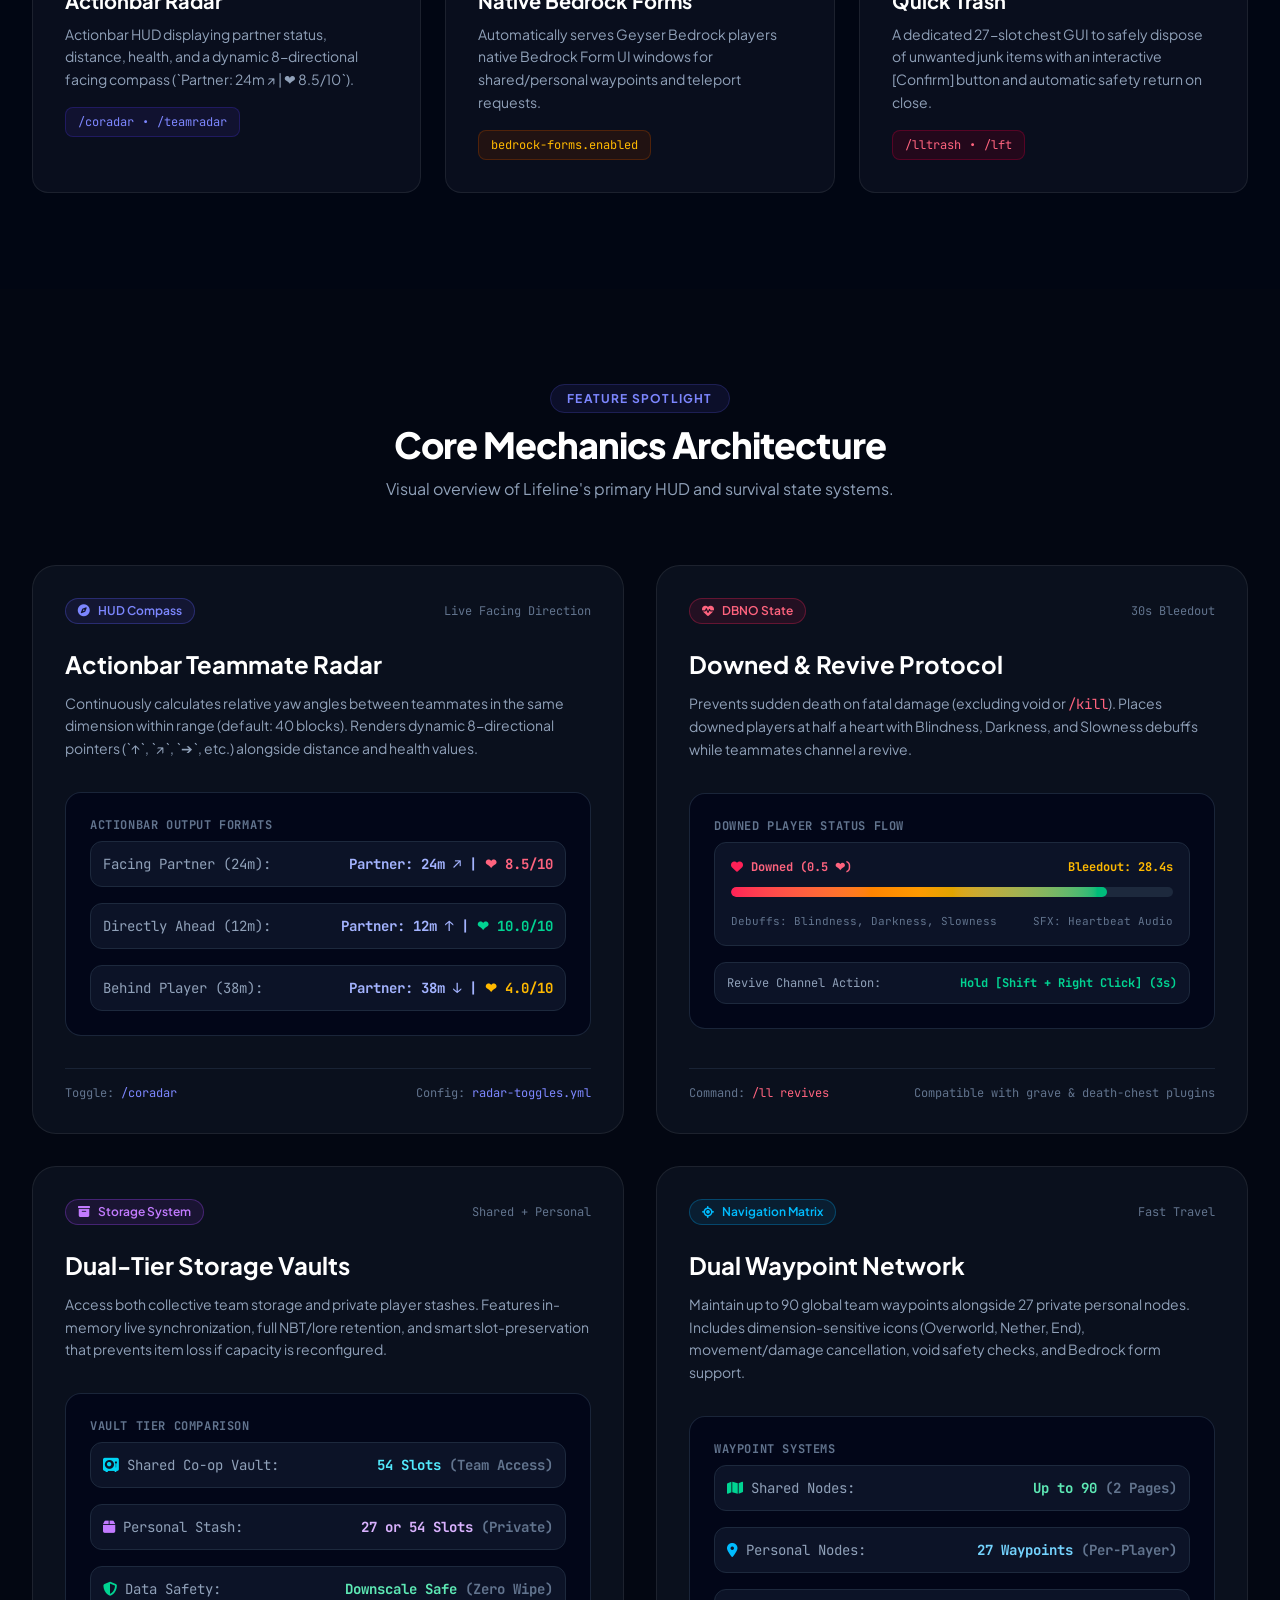
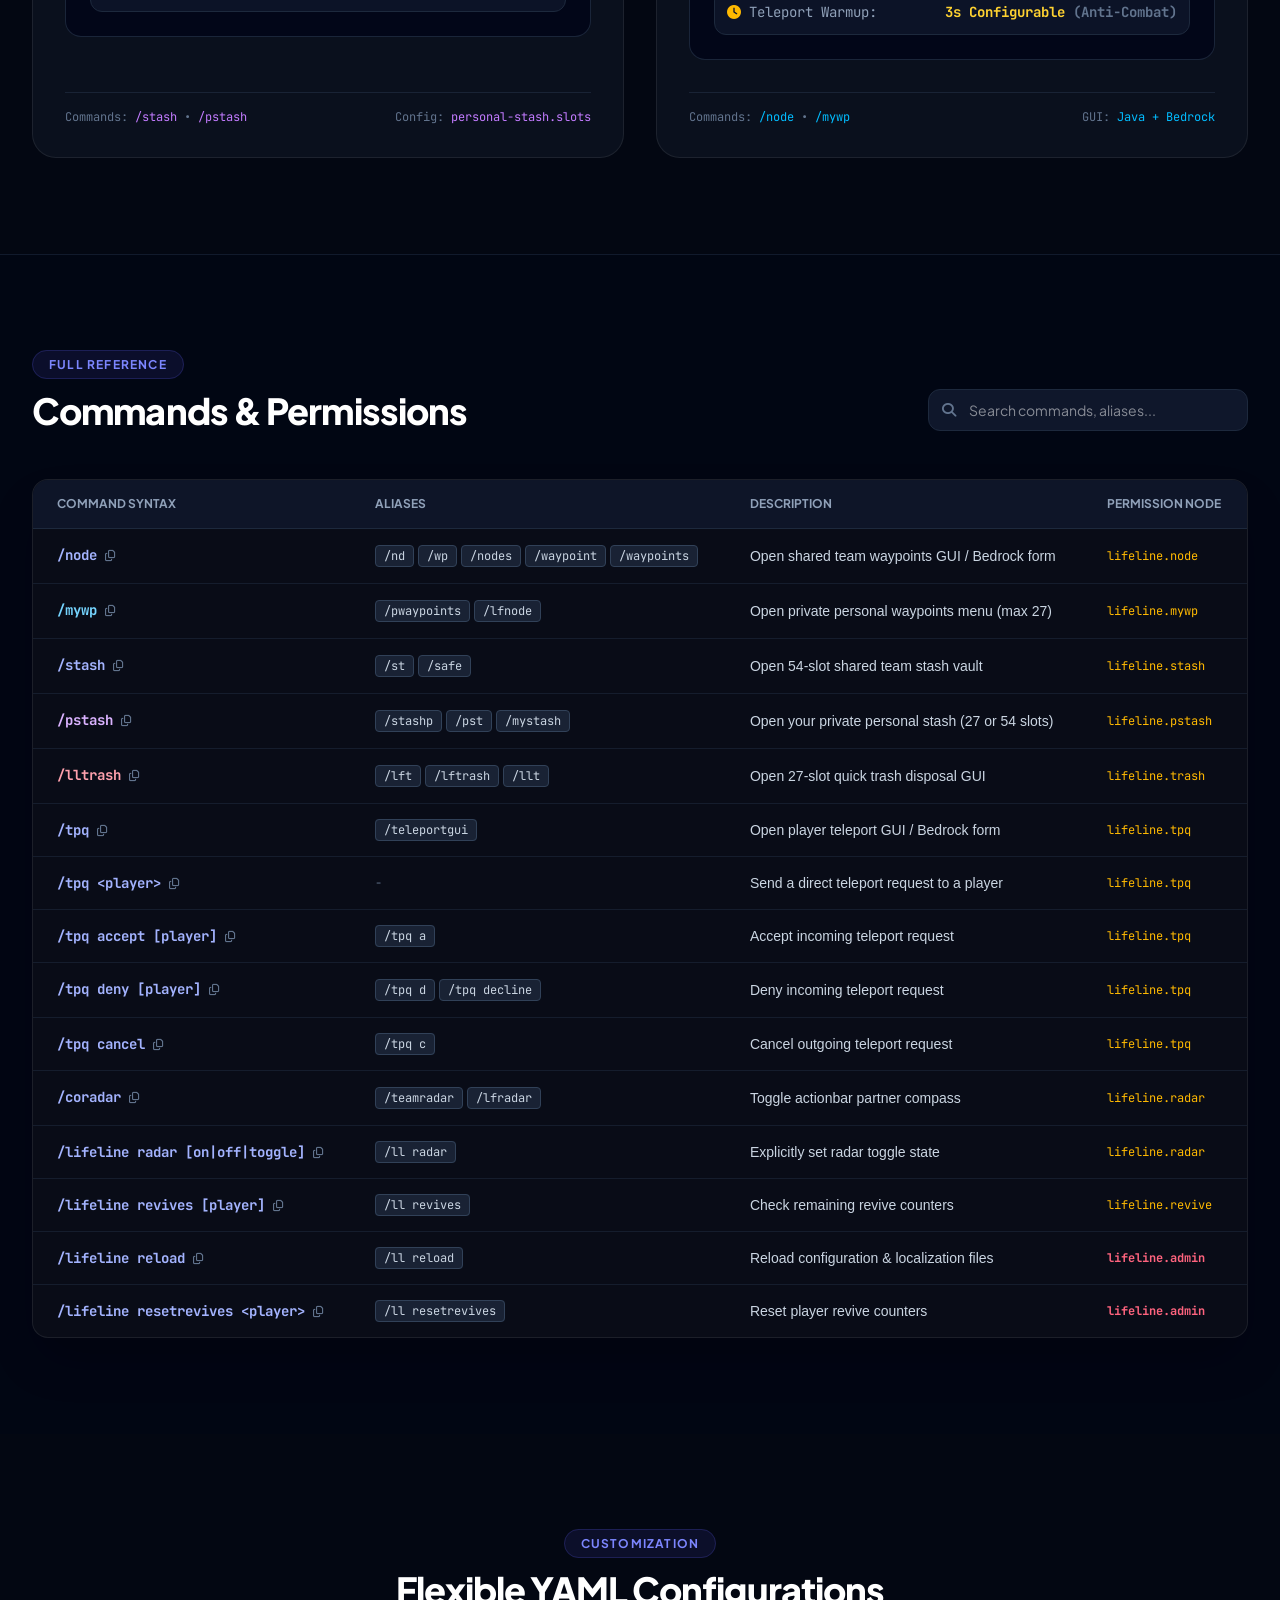
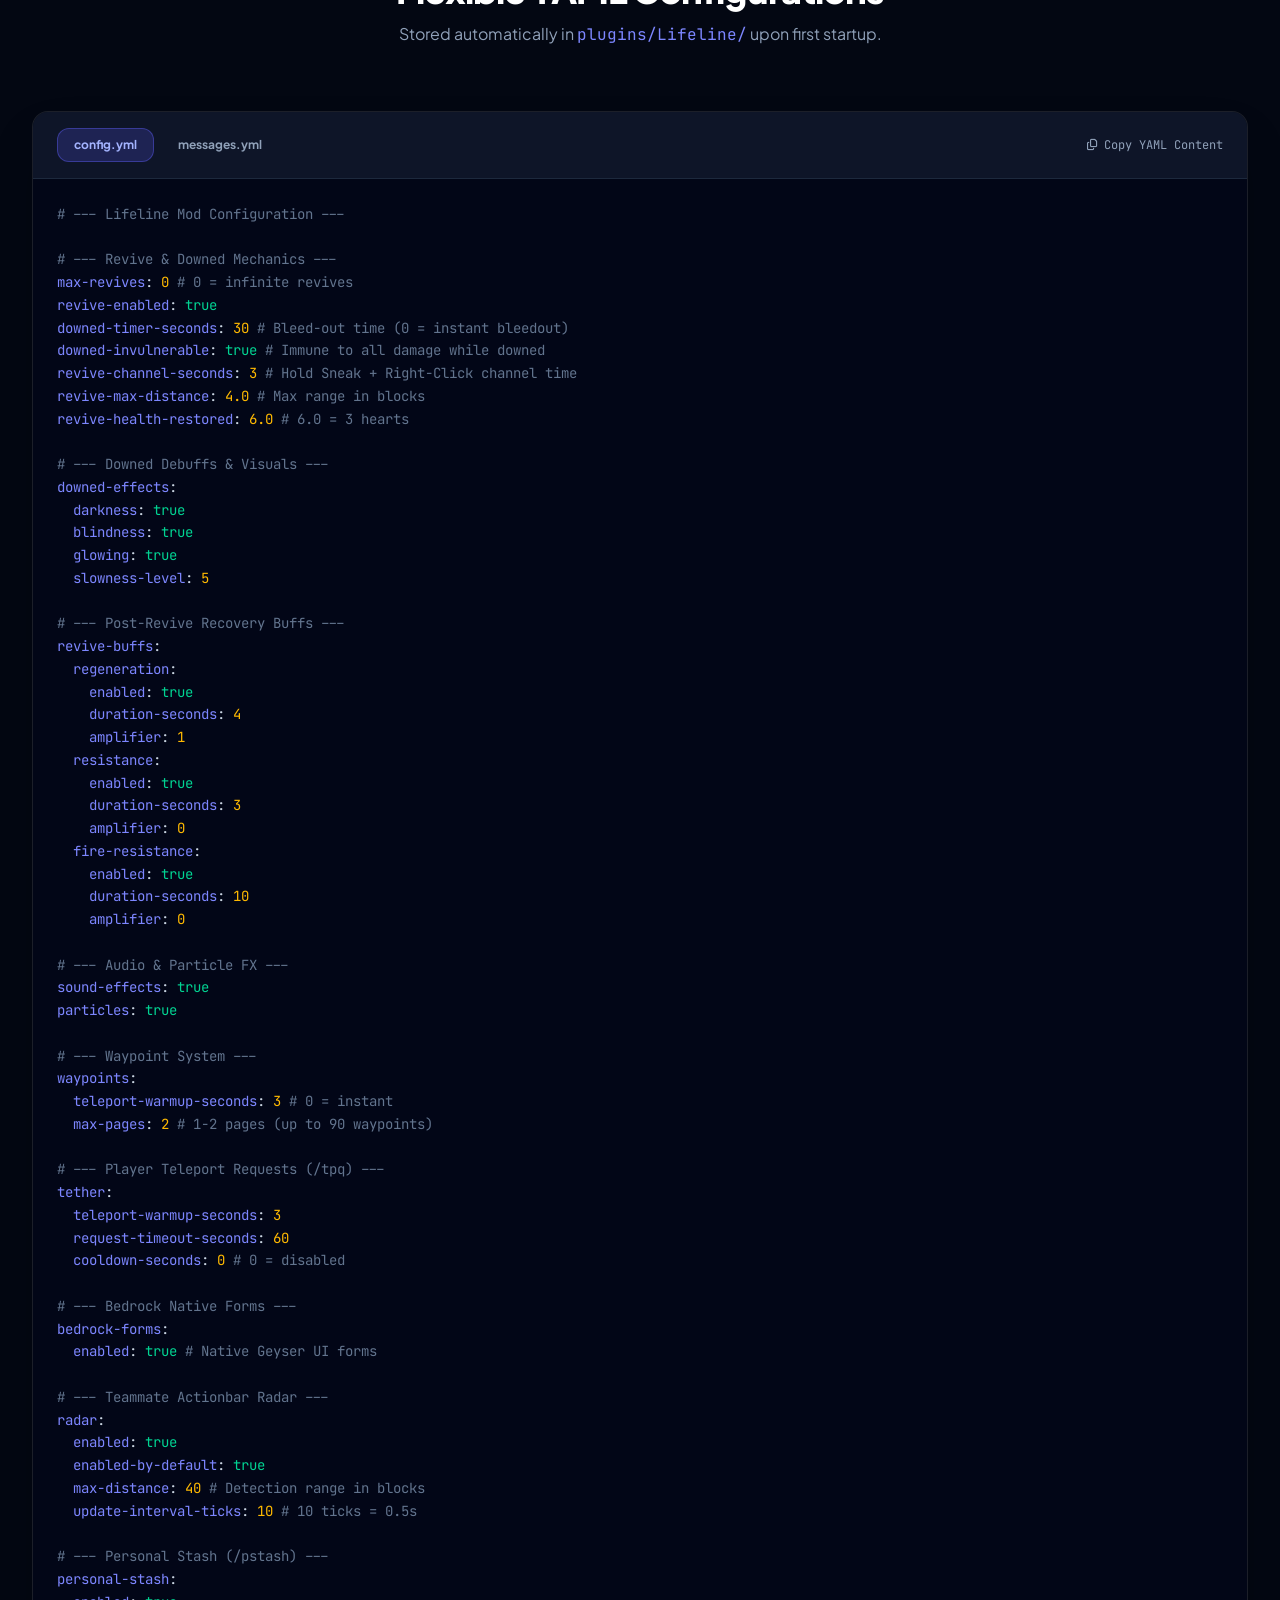
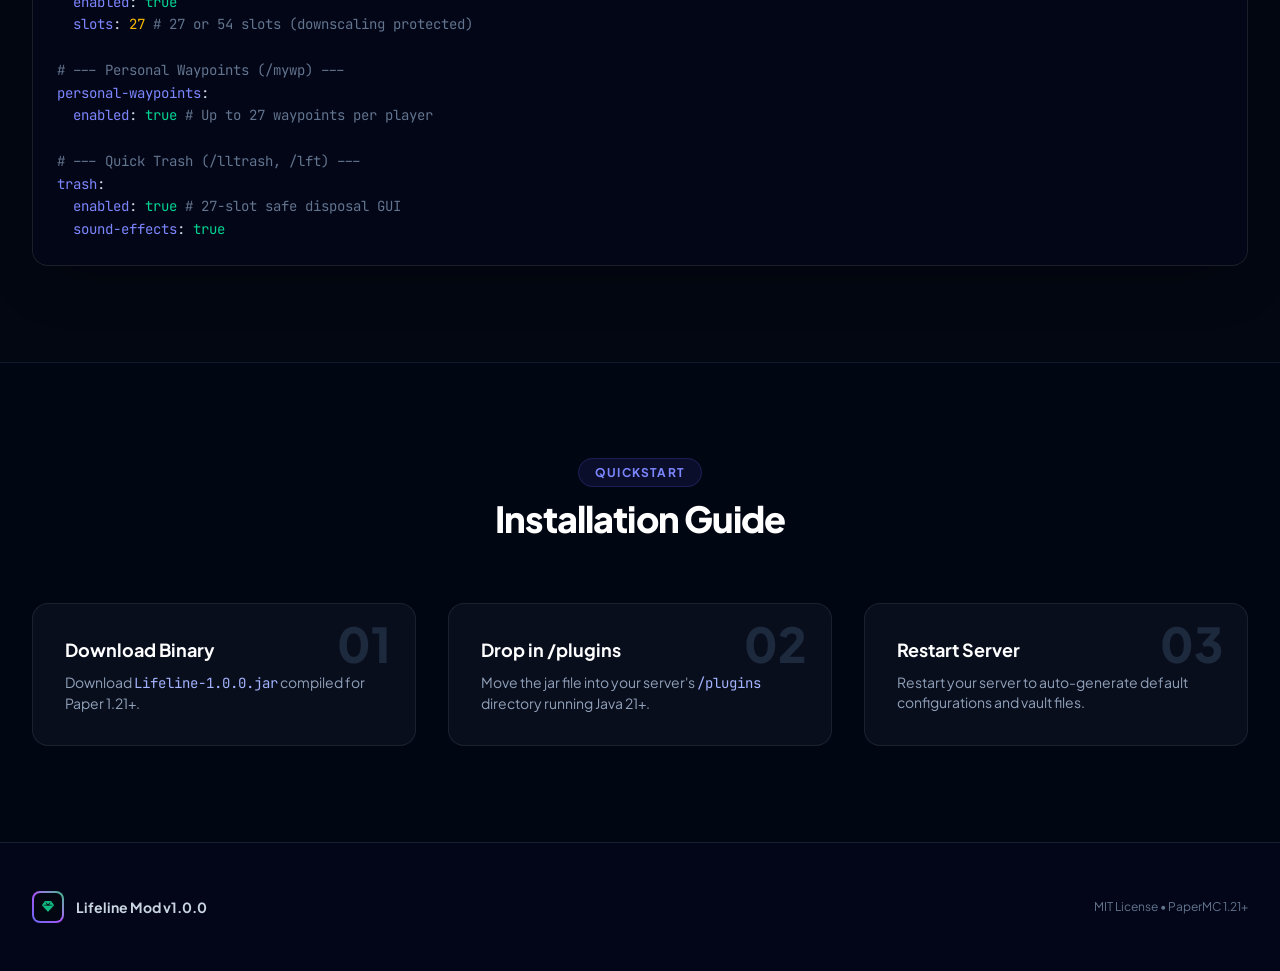
==== commit b82e85bd: "version bump & remove conflictinig command name" ====
--- a/docs/index.html
+++ b/docs/index.html
@@ -481,7 +481,7 @@
                     </p>
                     <div
                         class="flex items-center gap-2 text-xs font-mono text-rose-400 bg-rose-950/40 px-3 py-1.5 rounded-lg border border-rose-800/40 group-hover:border-rose-500/40 w-fit transition-colors">
-                        <span>/lltrash</span>
+                        <span>/lltrash</span> • <span>/lft</span>
                     </div>
                 </div>
 
@@ -882,9 +882,11 @@
                                 <td class="py-4 px-6 text-xs">
                                     <div class="flex flex-wrap gap-1">
                                         <span
-                                            class="px-2 py-0.5 rounded bg-slate-800/80 text-slate-300 border border-slate-700">/trash</span>
-                                        <span
-                                            class="px-2 py-0.5 rounded bg-slate-800/80 text-slate-300 border border-slate-700">/dispose</span>
+                                            class="px-2 py-0.5 rounded bg-slate-800/80 text-slate-300 border border-slate-700">/lft</span>
+                                        <span
+                                            class="px-2 py-0.5 rounded bg-slate-800/80 text-slate-300 border border-slate-700">/lftrash</span>
+                                        <span
+                                            class="px-2 py-0.5 rounded bg-slate-800/80 text-slate-300 border border-slate-700">/llt</span>
                                     </div>
                                 </td>
                                 <td class="py-4 px-6 font-sans text-slate-300">Open 27-slot quick trash disposal GUI
@@ -1186,7 +1188,7 @@
 <span class="text-indigo-400">personal-waypoints</span>:
   <span class="text-indigo-400">enabled</span>: <span class="text-emerald-400">true</span> <span class="text-slate-500"># Up to 27 waypoints per player</span>
 
-<span class="text-slate-500"># --- Quick Trash (/lltrash) ---</span>
+<span class="text-slate-500"># --- Quick Trash (/lltrash, /lft) ---</span>
 <span class="text-indigo-400">trash</span>:
   <span class="text-indigo-400">enabled</span>: <span class="text-emerald-400">true</span> <span class="text-slate-500"># 27-slot safe disposal GUI</span>
   <span class="text-indigo-400">sound-effects</span>: <span class="text-emerald-400">true</span></code></pre>
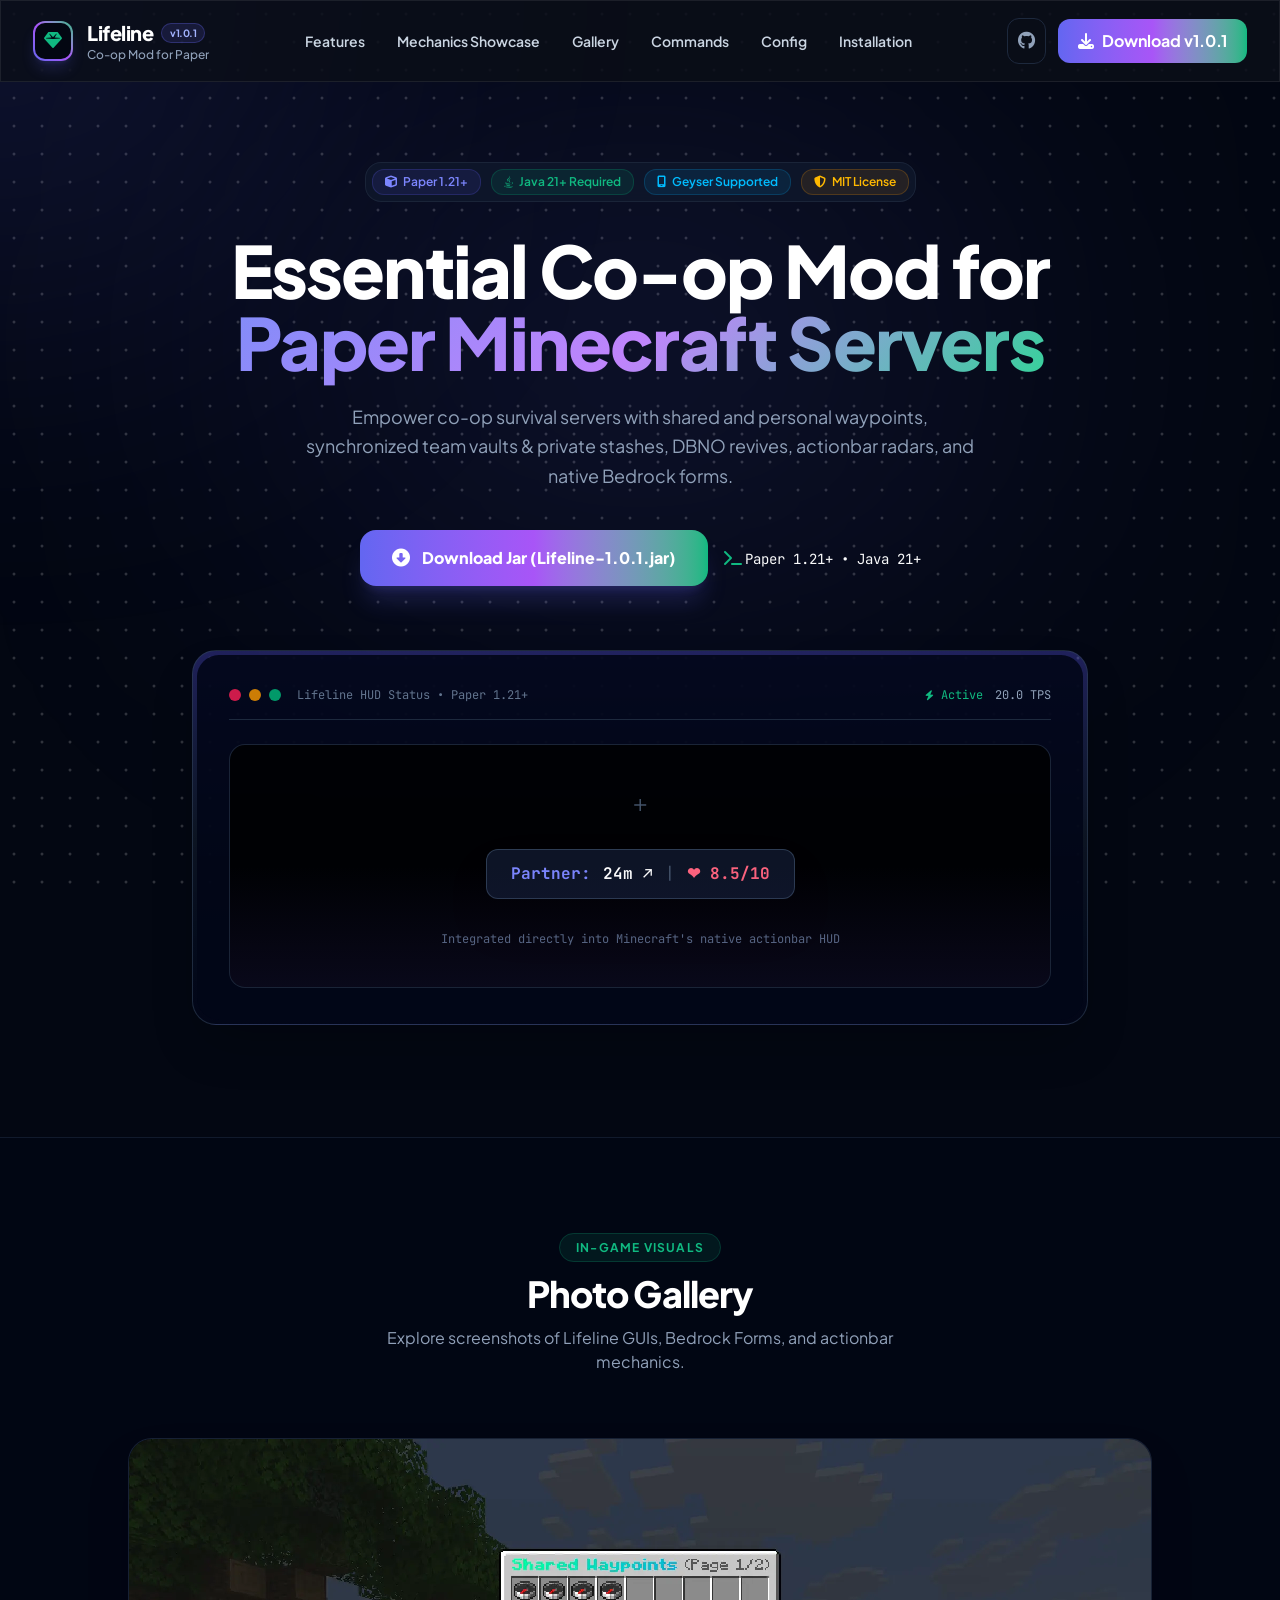
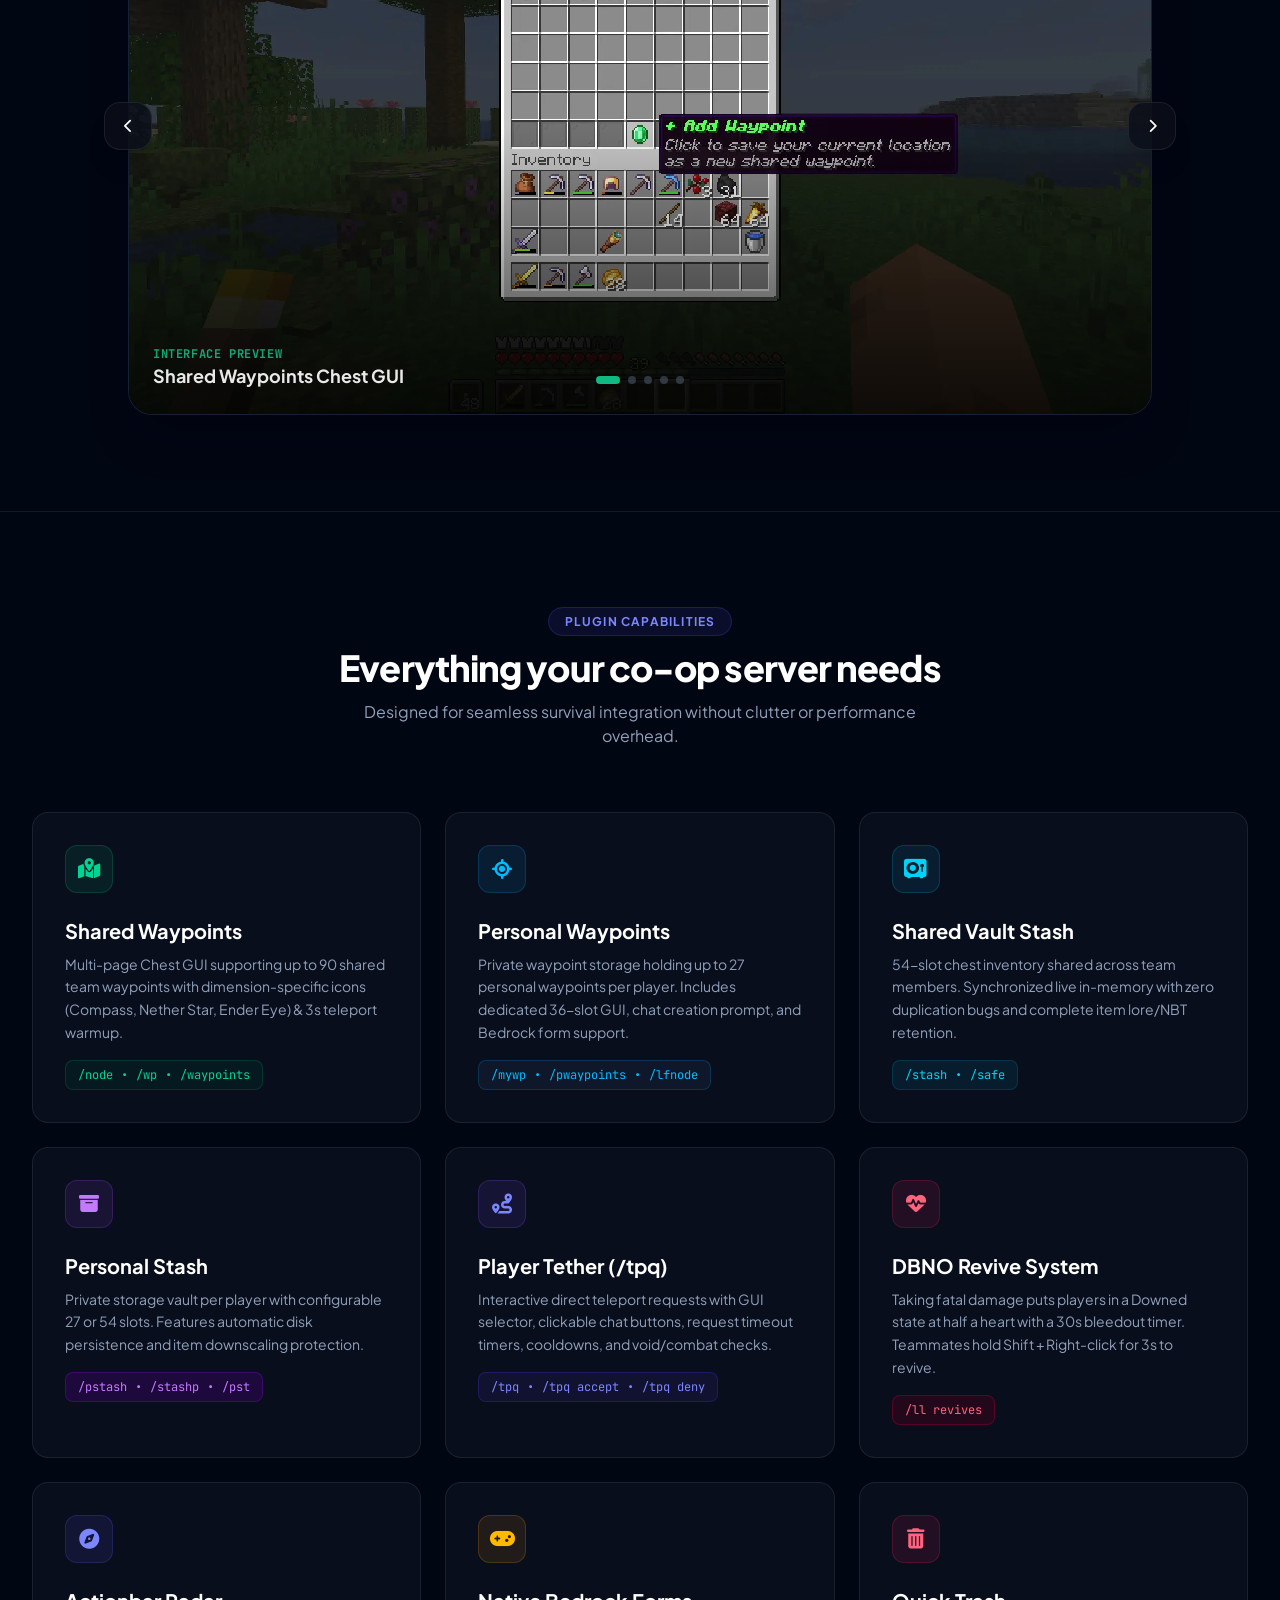
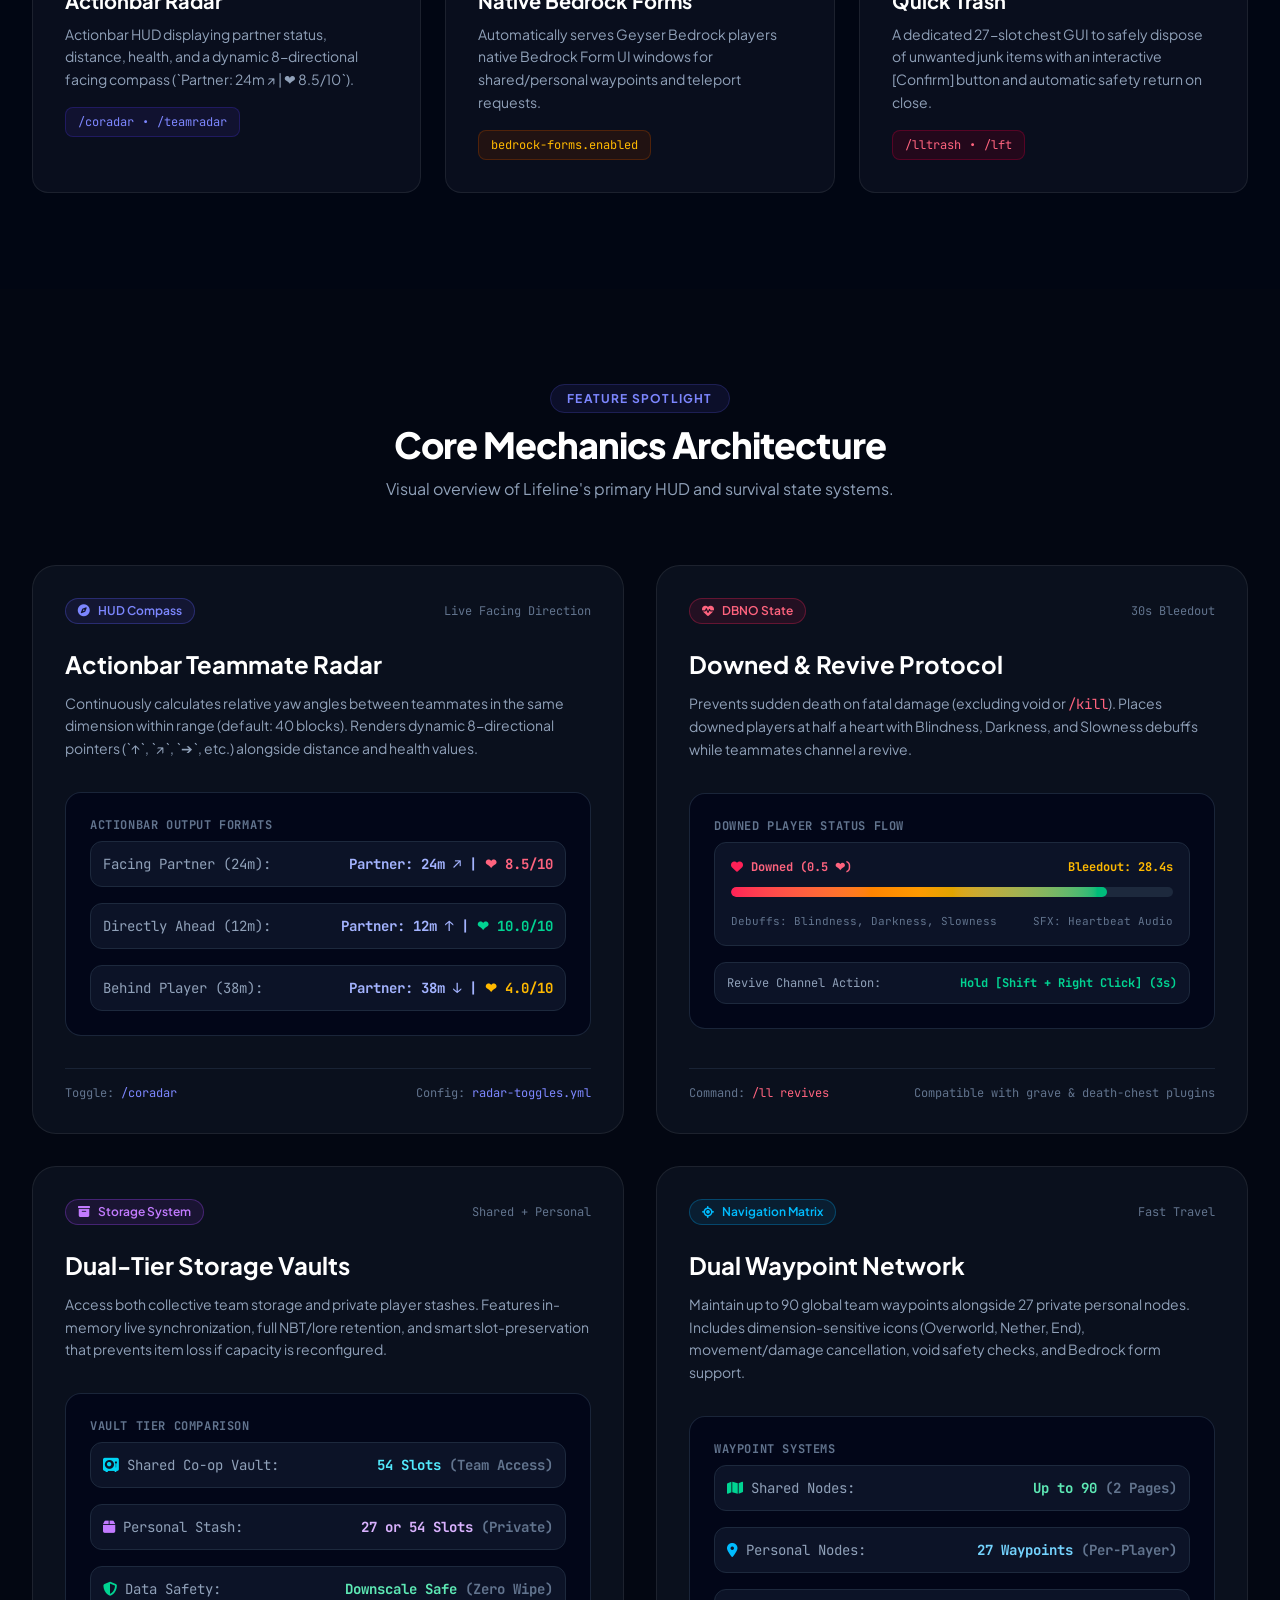
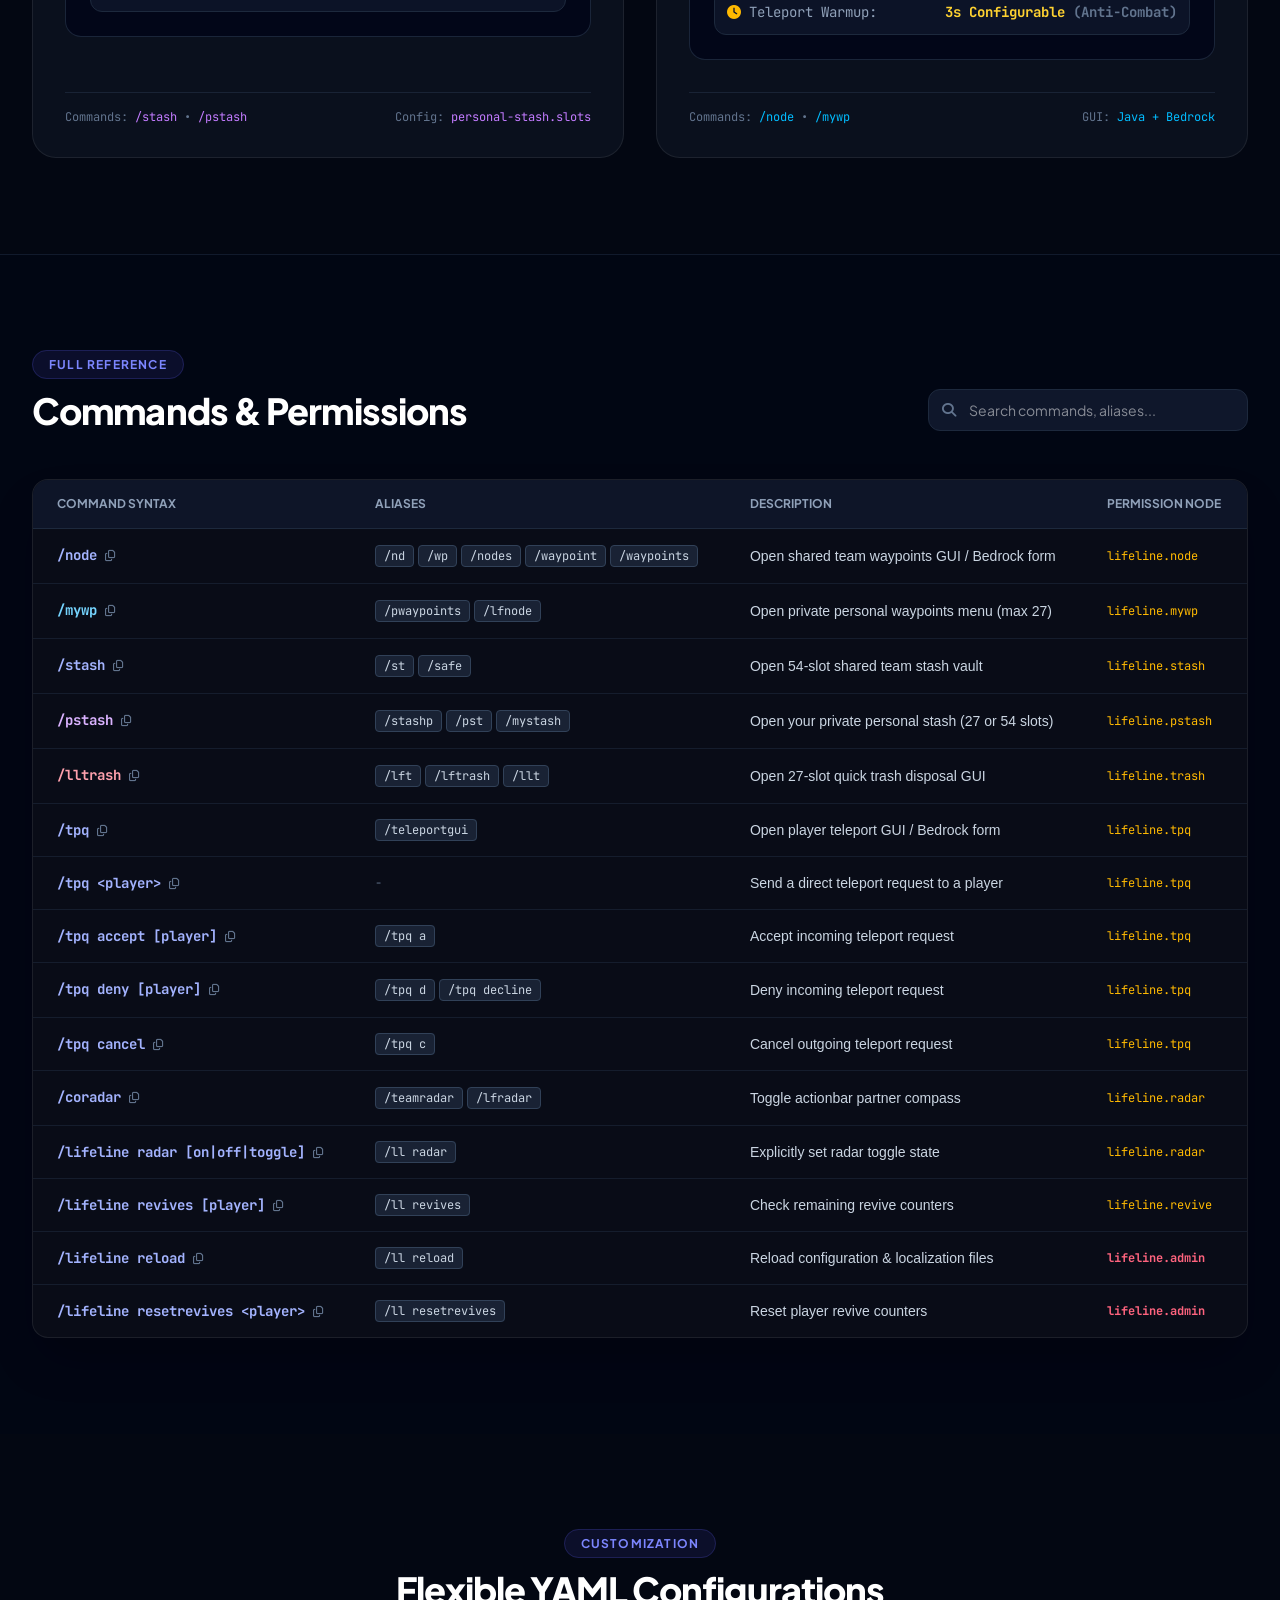
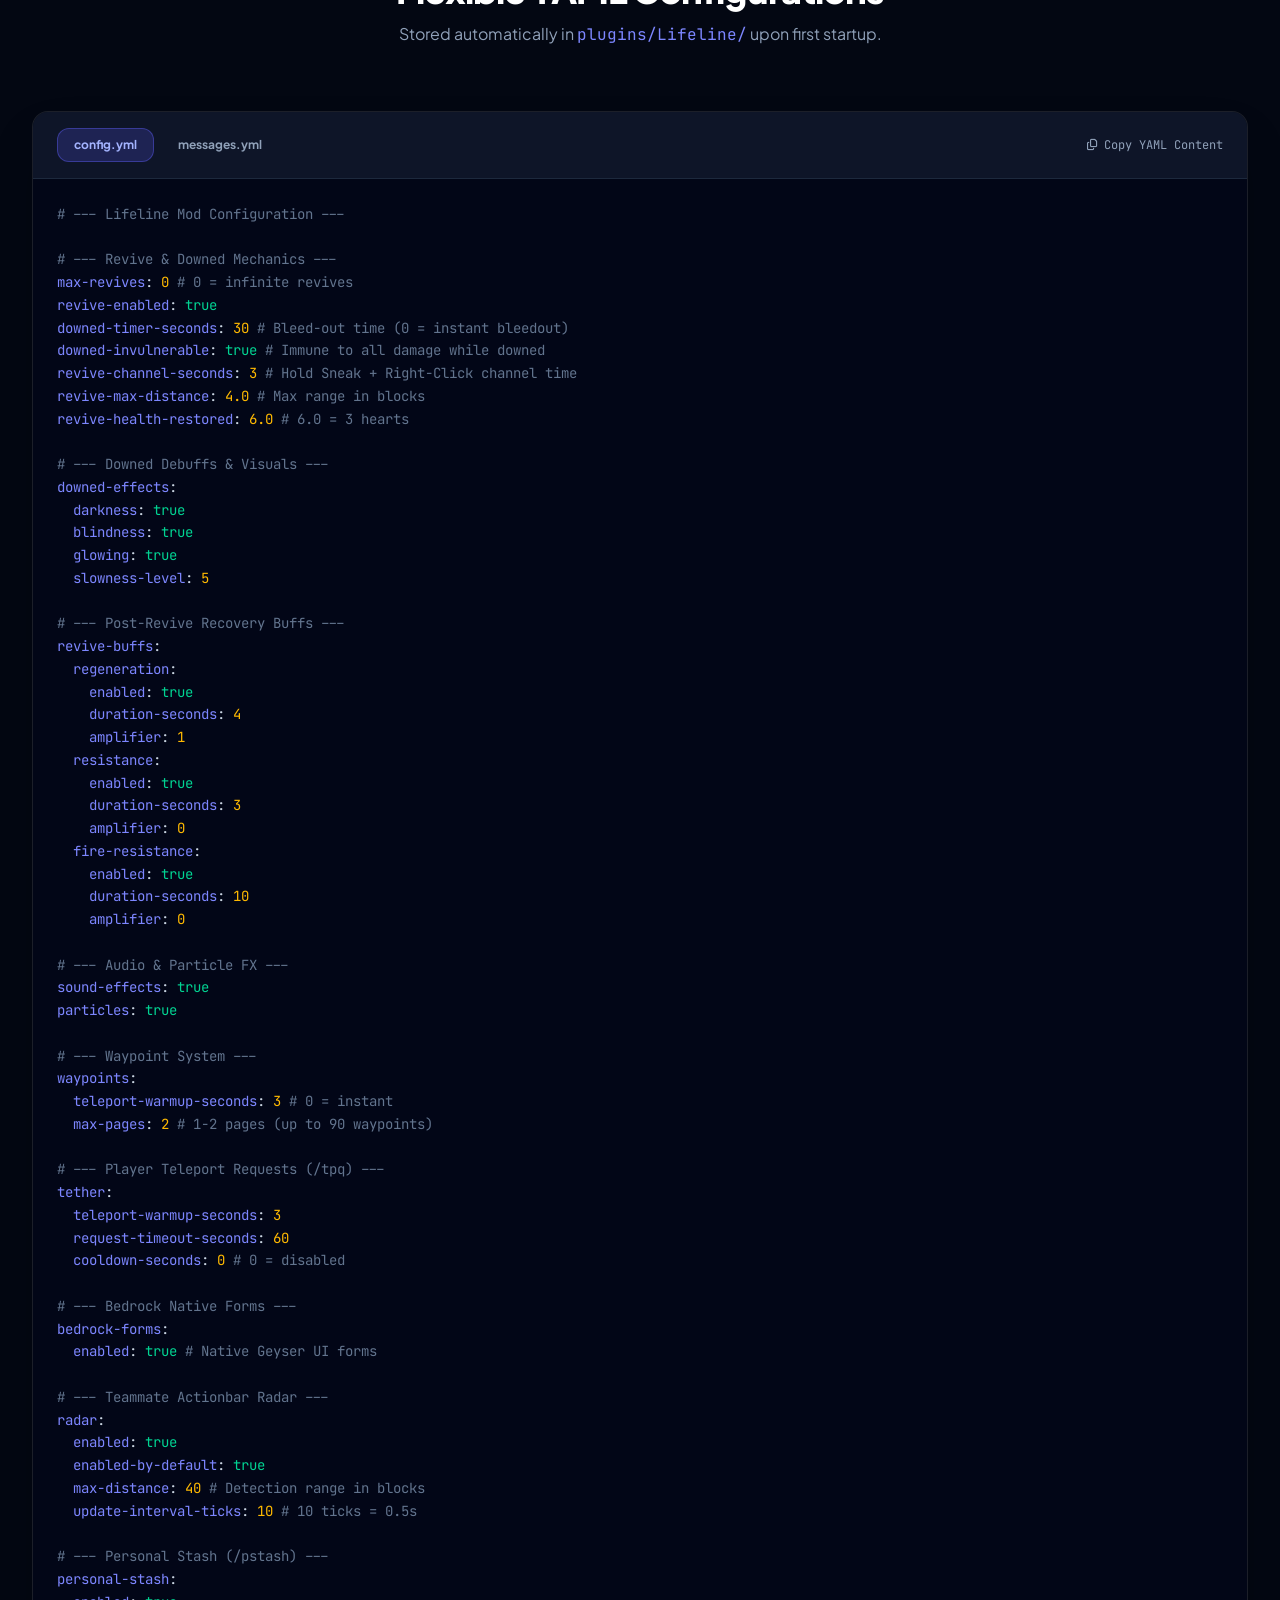
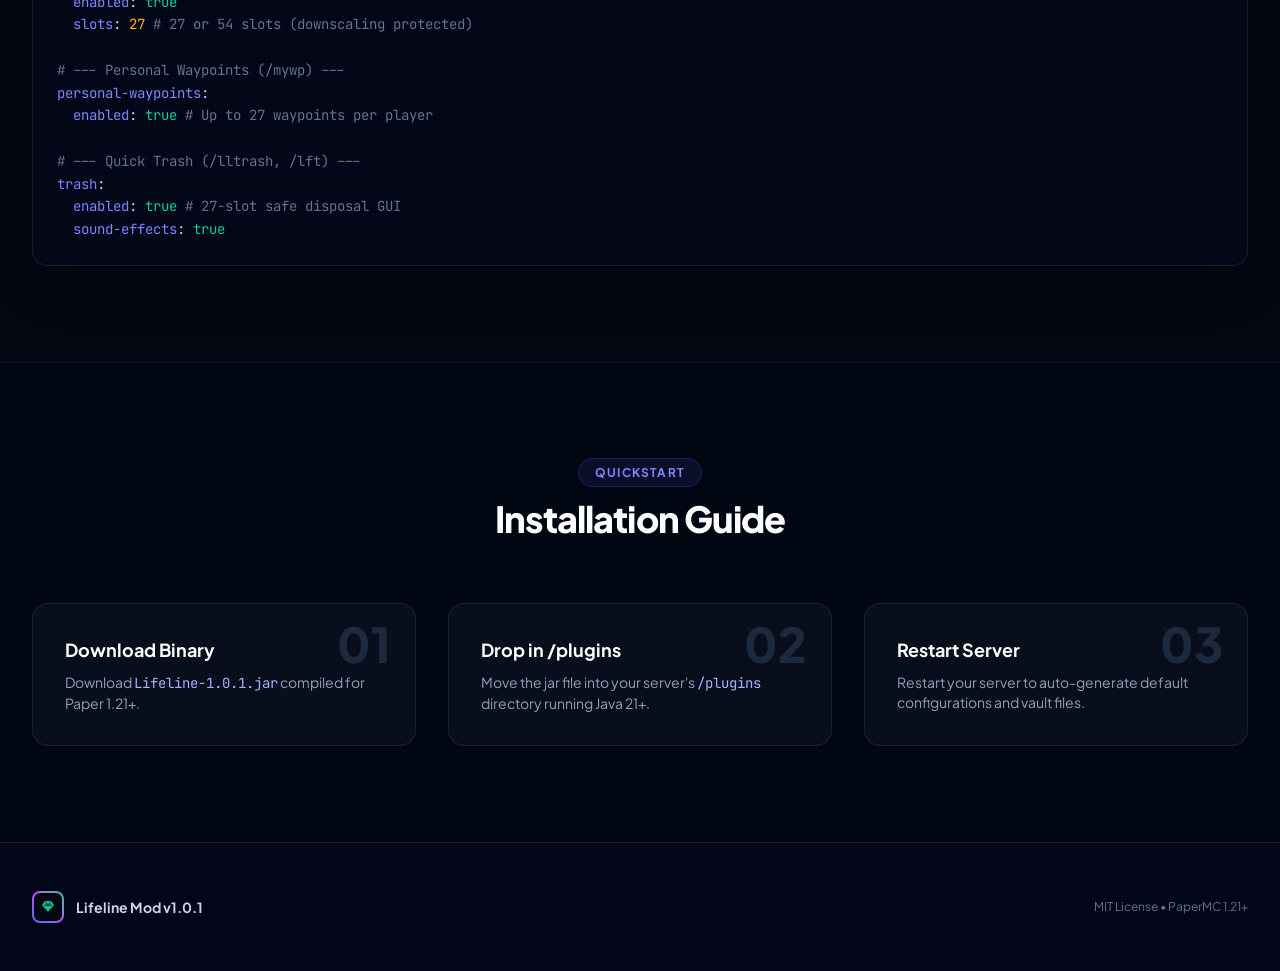
==== commit 2bc15509: "update web" ====
--- a/docs/index.html
+++ b/docs/index.html
@@ -55,7 +55,7 @@
                     <span class="font-extrabold text-xl tracking-tight text-white flex items-center gap-2">
                         Lifeline
                         <span
-                            class="text-[10px] font-bold bg-brand-indigo/15 text-indigo-300 border border-brand-indigo/30 px-2 py-0.5 rounded-full">v1.0.0</span>
+                            class="text-[10px] font-bold bg-brand-indigo/15 text-indigo-300 border border-brand-indigo/30 px-2 py-0.5 rounded-full">v1.0.1</span>
                     </span>
                     <span class="text-xs text-slate-400 font-medium">Co-op Mod for Paper</span>
                 </div>
@@ -81,7 +81,7 @@
                 <a href="#download"
                     class="flex items-center gap-2 px-5 py-2.5 rounded-xl bg-gradient-to-r from-brand-indigo via-brand-violet to-brand-mint text-white font-bold hover:shadow-lg hover:shadow-brand-indigo/25 hover:scale-[1.02] active:scale-95 transition-all">
                     <i class="fa-solid fa-download"></i>
-                    <span>Download v1.0.0</span>
+                    <span>Download v1.0.1</span>
                 </a>
             </div>
         </div>
@@ -130,11 +130,11 @@
 
             <!-- Buttons -->
             <div id="download" class="flex flex-col sm:flex-row items-center justify-center gap-4 mb-16">
-                <a href="https://hangarcdn.papermc.io/plugins/Zero097/Lifeline/versions/1.0.0/PAPER/Lifeline-1.0.0.jar"
+                <a href="https://hangarcdn.papermc.io/plugins/Zero097/Lifeline/versions/1.0.1/PAPER/Lifeline-1.0.1.jar"
                     target="_blank" download
                     class="w-full sm:w-auto px-8 py-4 rounded-2xl bg-gradient-to-r from-brand-indigo via-brand-violet to-brand-mint text-white font-extrabold text-base flex items-center justify-center gap-3 shadow-xl shadow-brand-indigo/20 hover:scale-[1.02] active:scale-[0.98] transition-all">
                     <i class="fa-solid fa-circle-down text-lg"></i>
-                    <span>Download Jar (Lifeline-1.0.0.jar)</span>
+                    <span>Download Jar (Lifeline-1.0.1.jar)</span>
                 </a>
                 <button>
                     <i class="fa-solid fa-terminal text-brand-mint"></i>
@@ -1231,7 +1231,7 @@
                     <h3 class="text-lg font-bold text-white mb-2 group-hover:text-indigo-300 transition-colors">Download
                         Binary</h3>
                     <p class="text-sm text-slate-400 group-hover:text-slate-300 transition-colors">Download <span
-                            class="text-indigo-300 font-mono">Lifeline-1.0.0.jar</span> compiled for Paper 1.21+.</p>
+                            class="text-indigo-300 font-mono">Lifeline-1.0.1.jar</span> compiled for Paper 1.21+.</p>
                 </div>
                 <div class="mc-glass-card group p-8 rounded-2xl relative">
                     <span
@@ -1265,7 +1265,7 @@
                         <i class="fa-solid fa-gem text-brand-mint text-xs"></i>
                     </div>
                 </div>
-                <span class="text-slate-300 font-bold">Lifeline Mod v1.0.0</span>
+                <span class="text-slate-300 font-bold">Lifeline Mod v1.0.1</span>
             </div>
             <div class="text-center md:text-right text-xs text-slate-500">
                 MIT License • PaperMC 1.21+
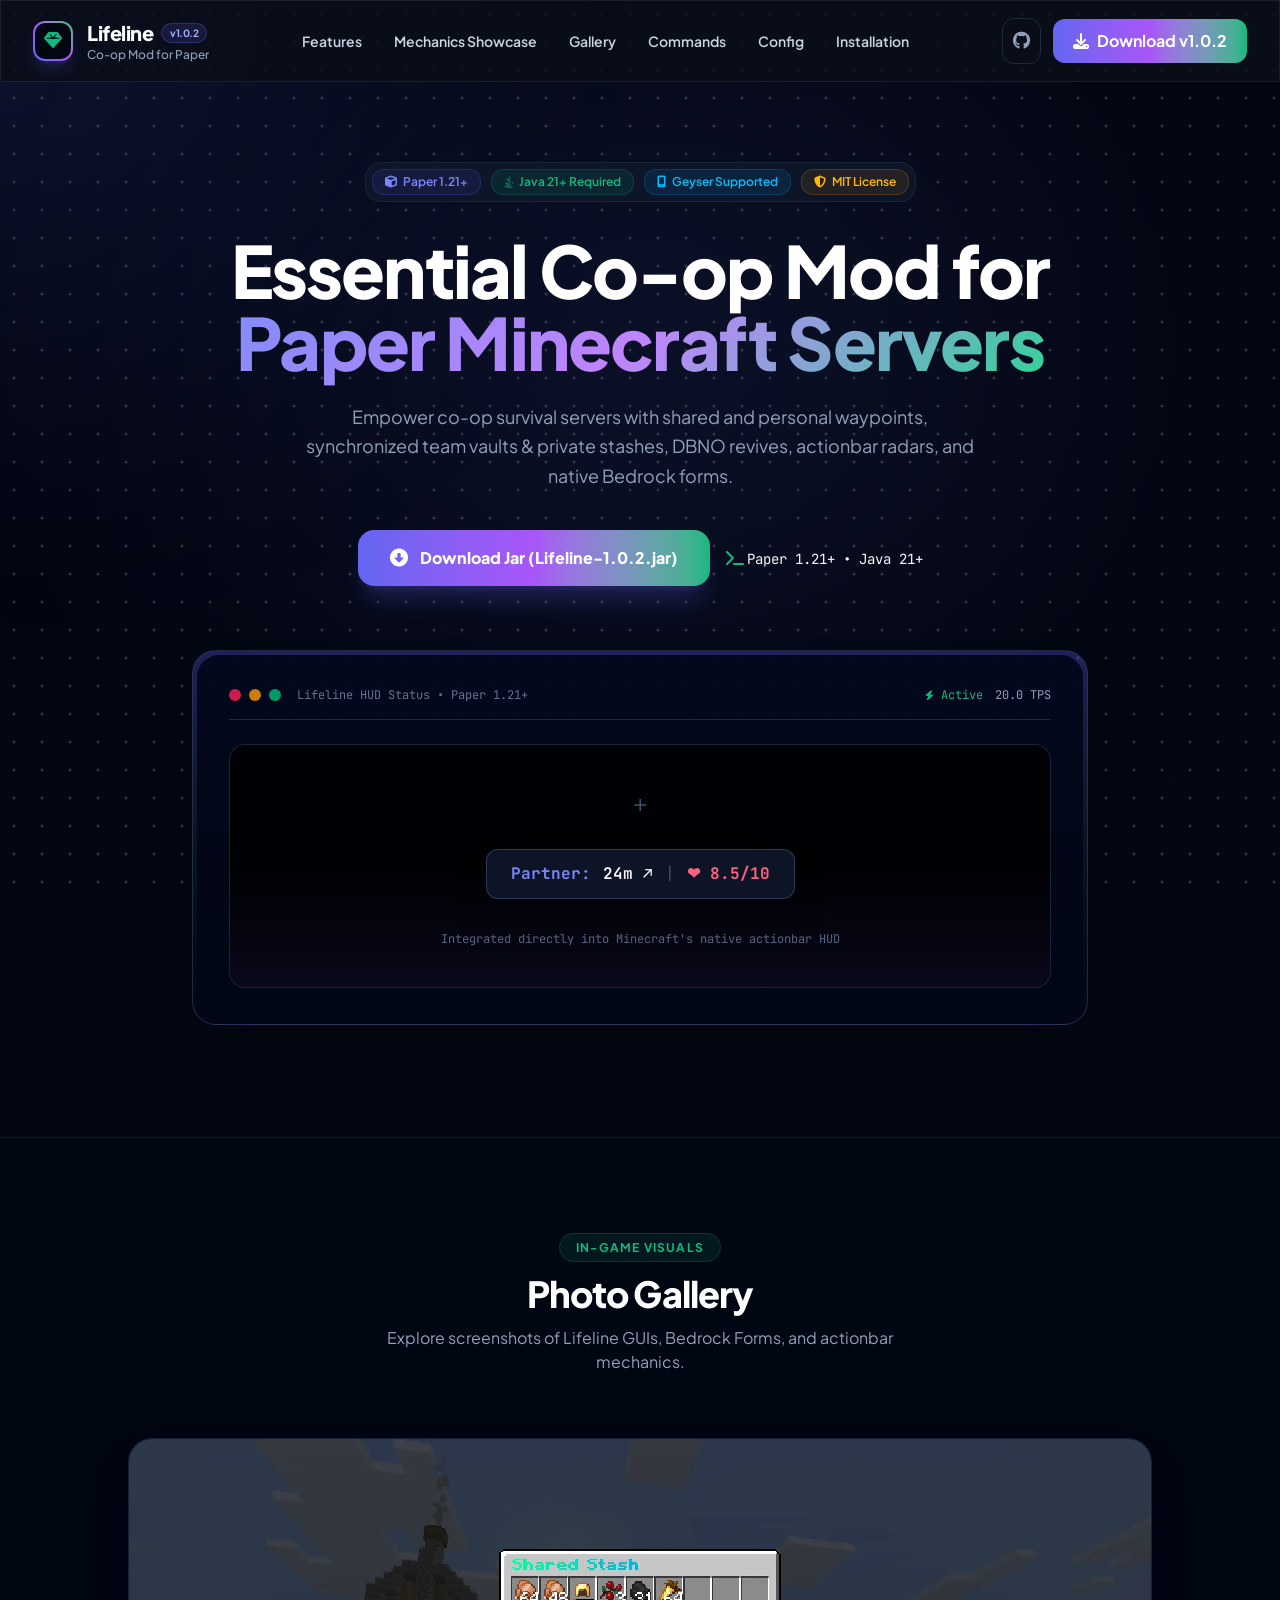
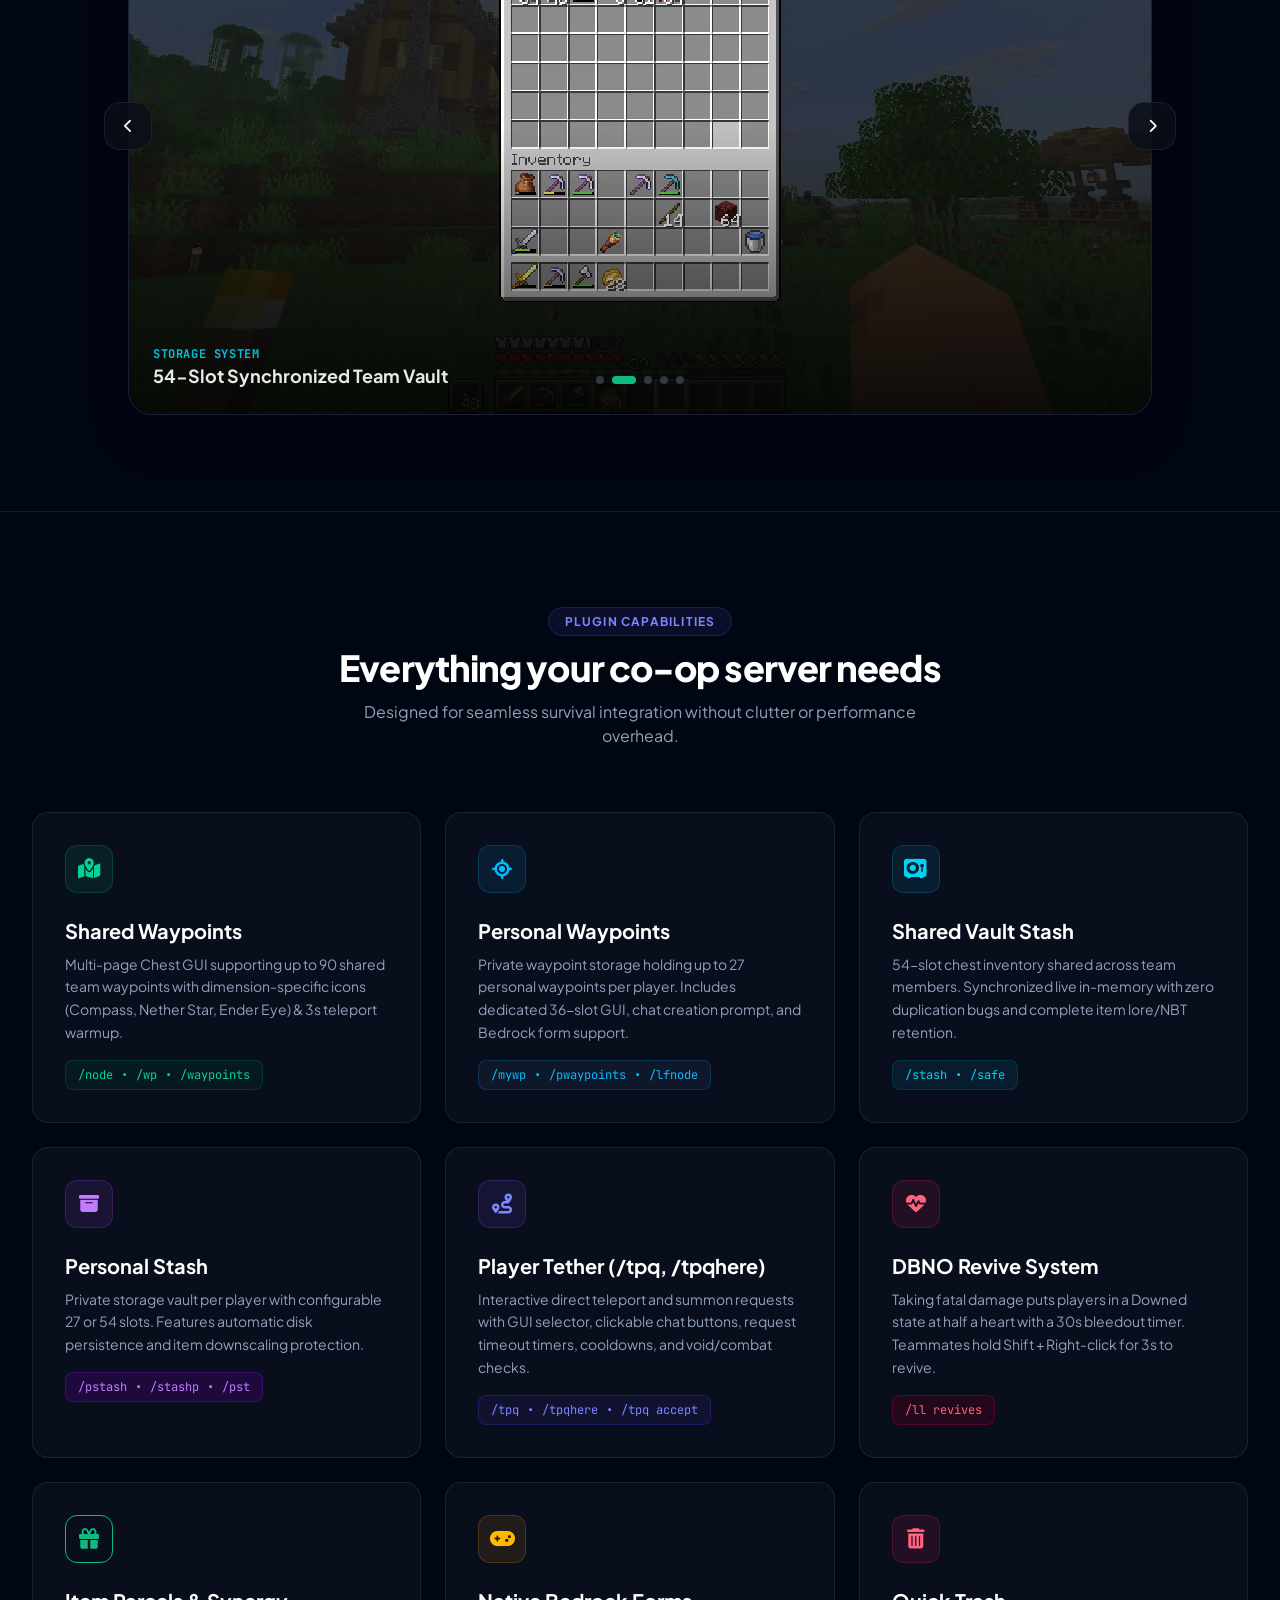
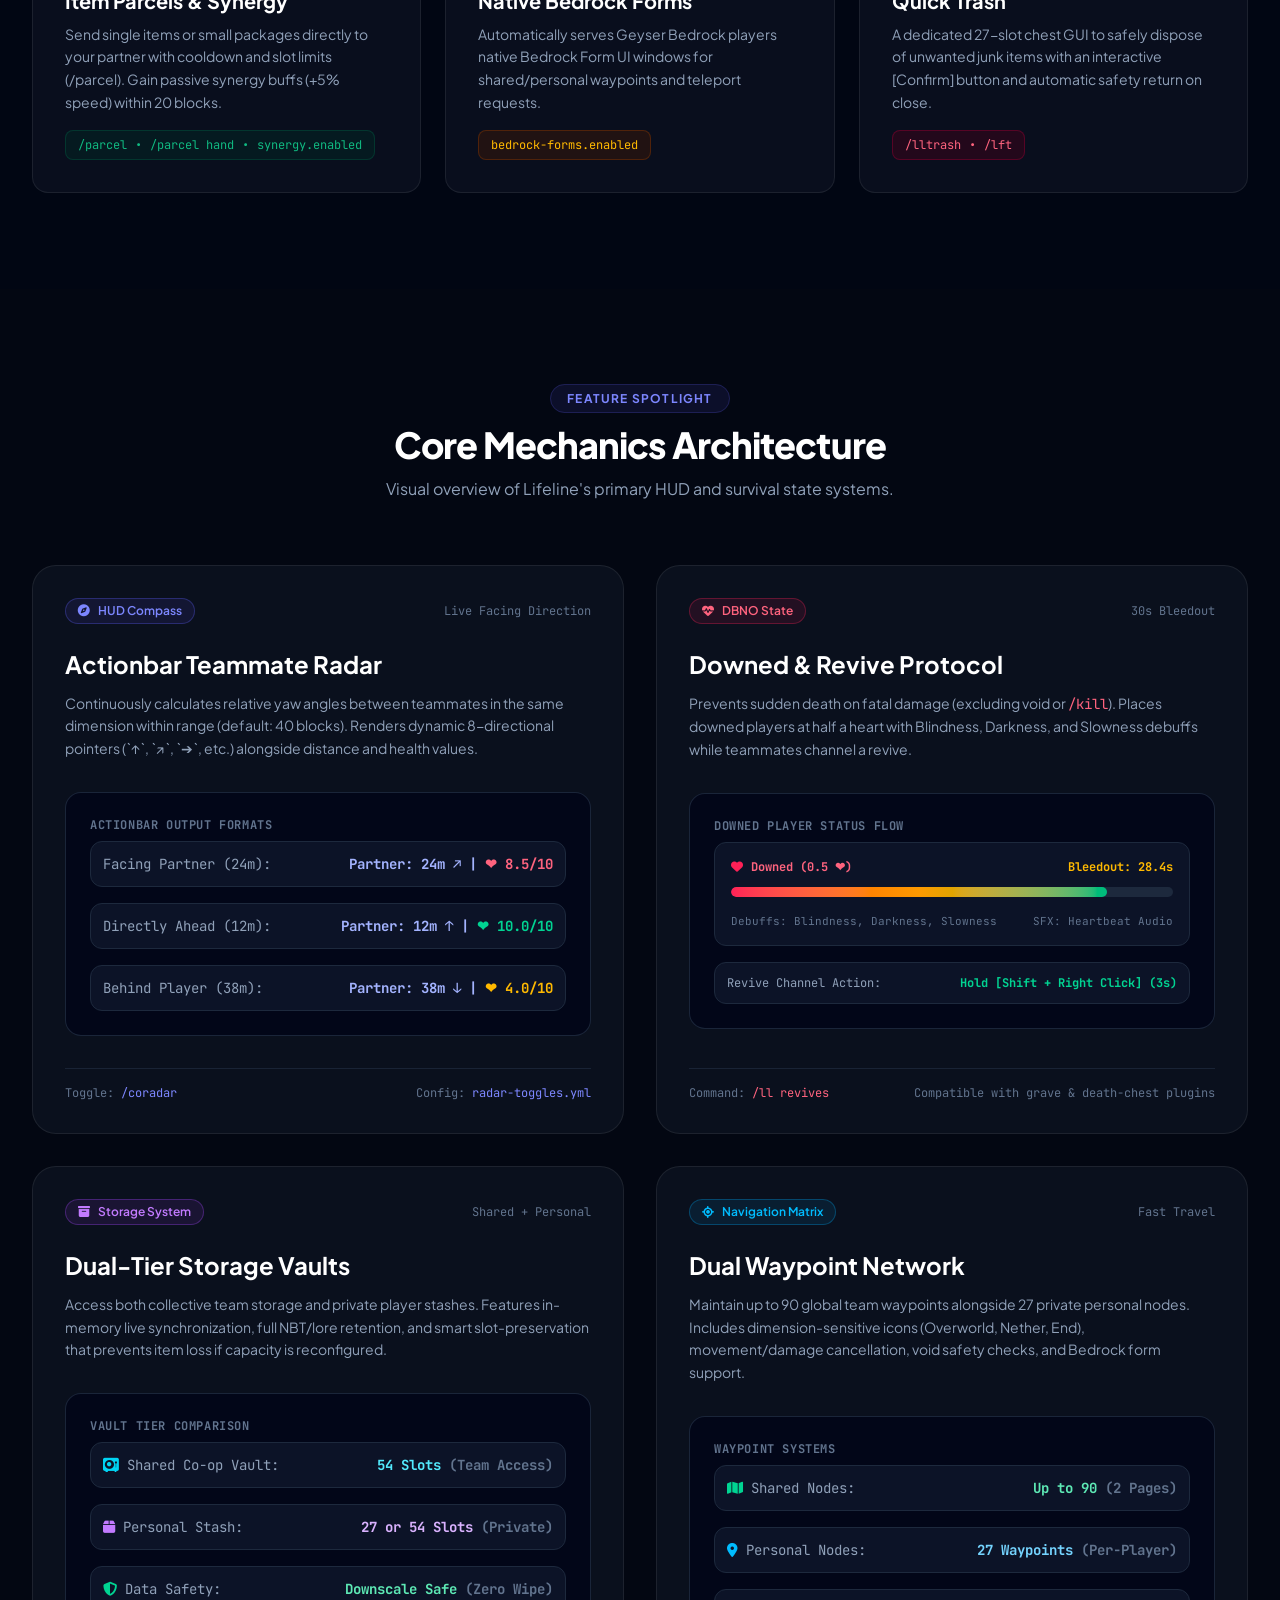
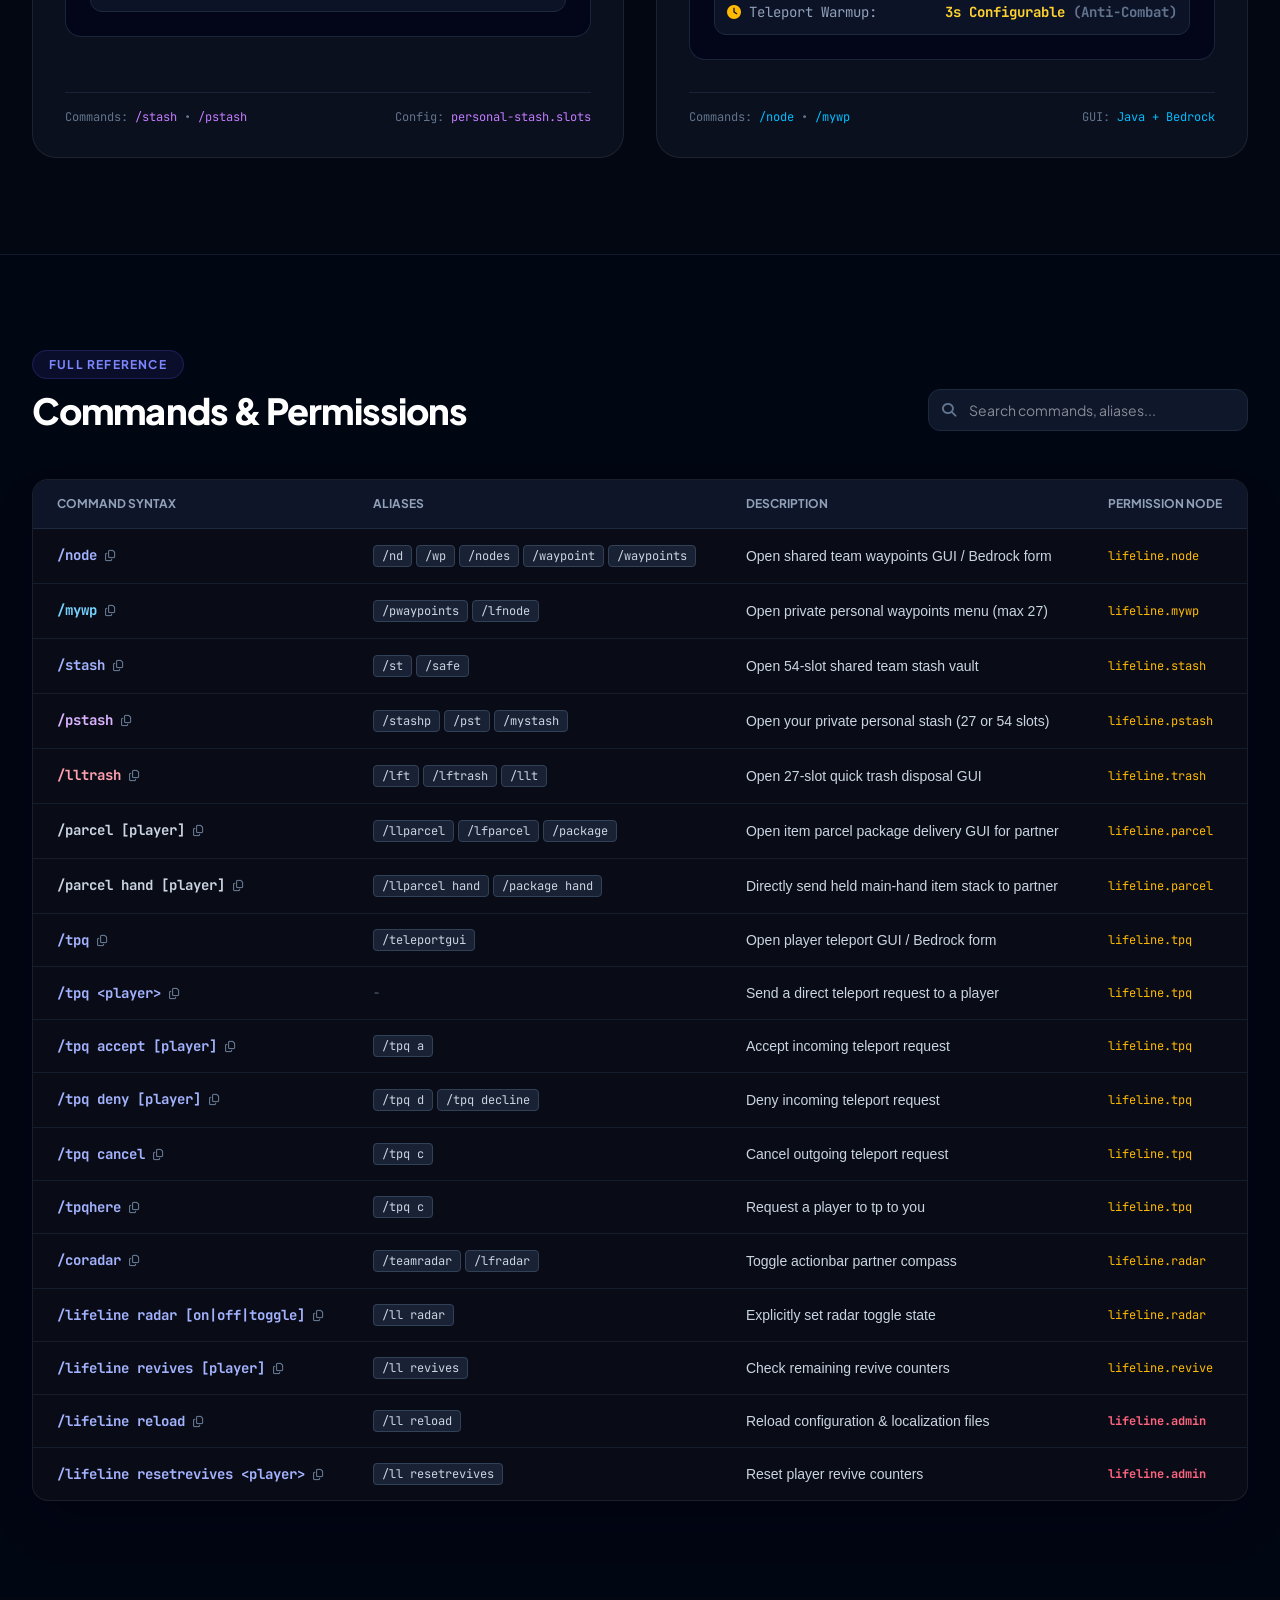
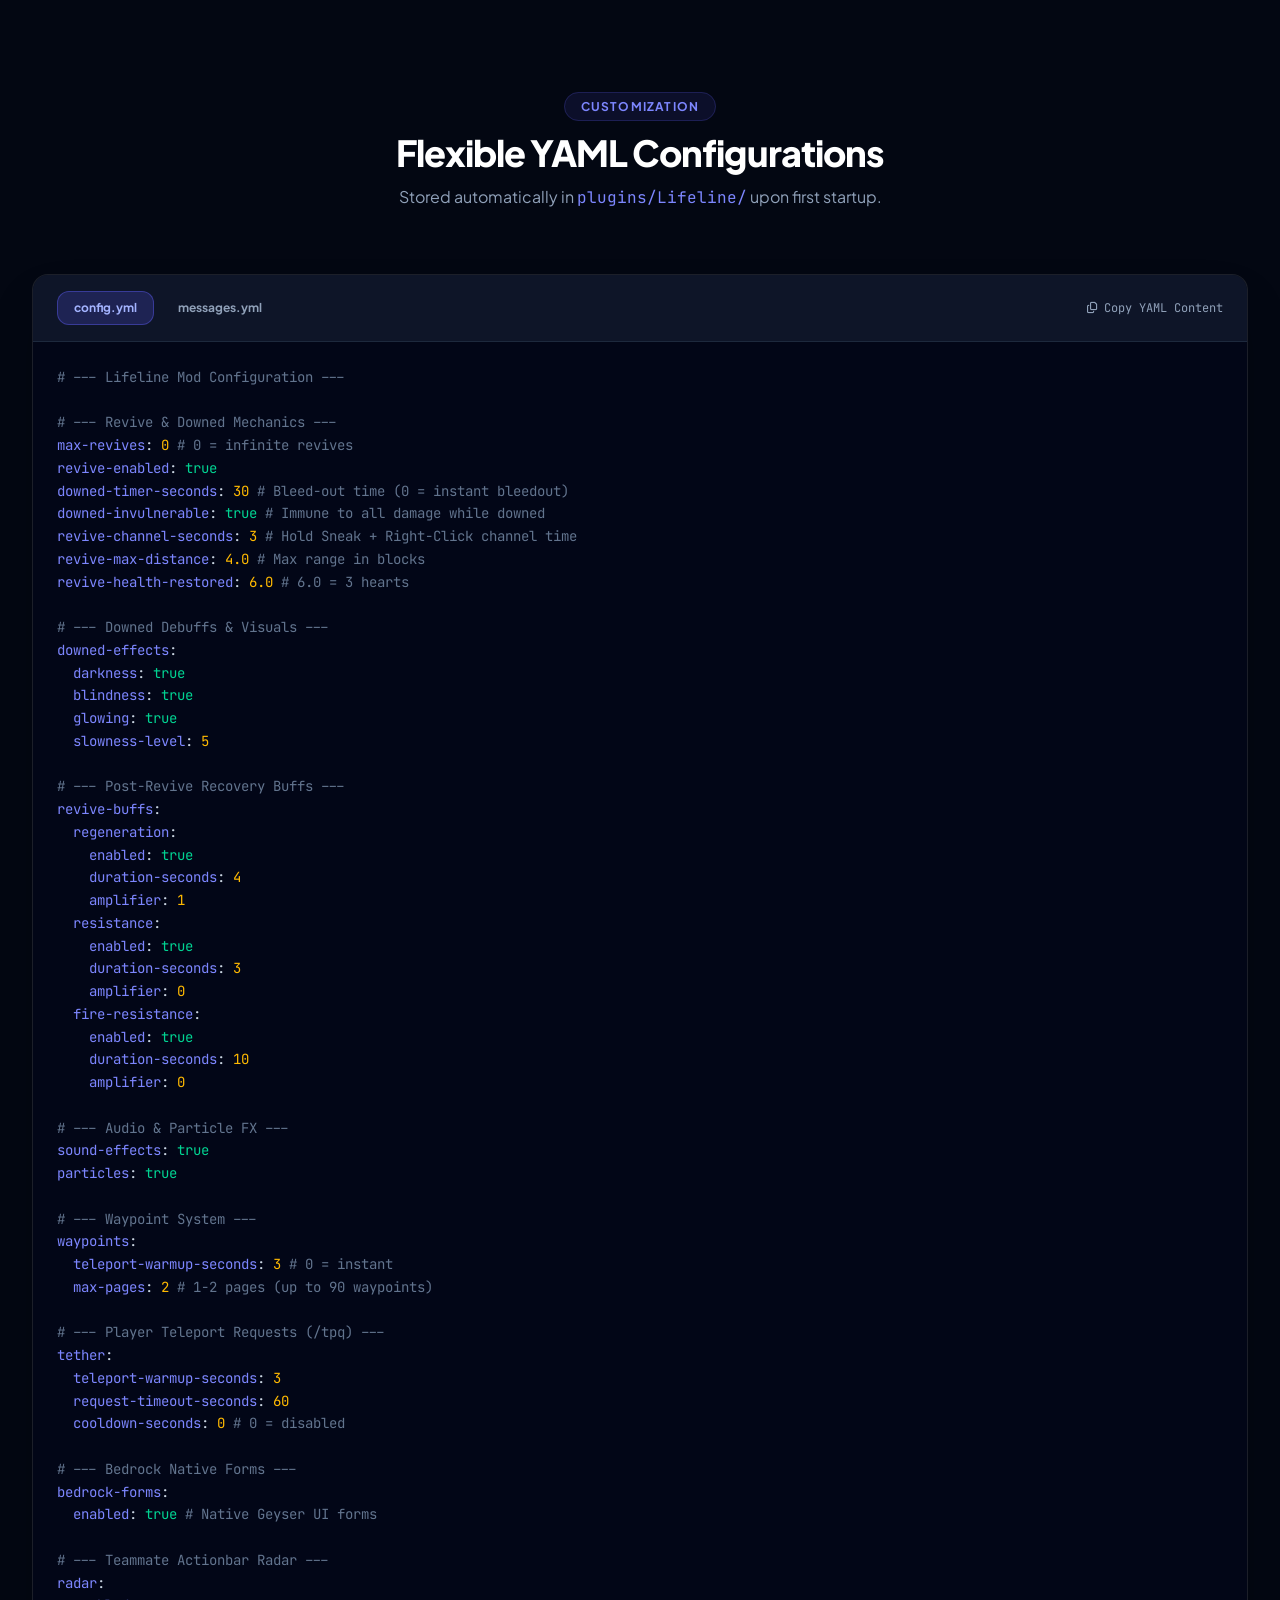
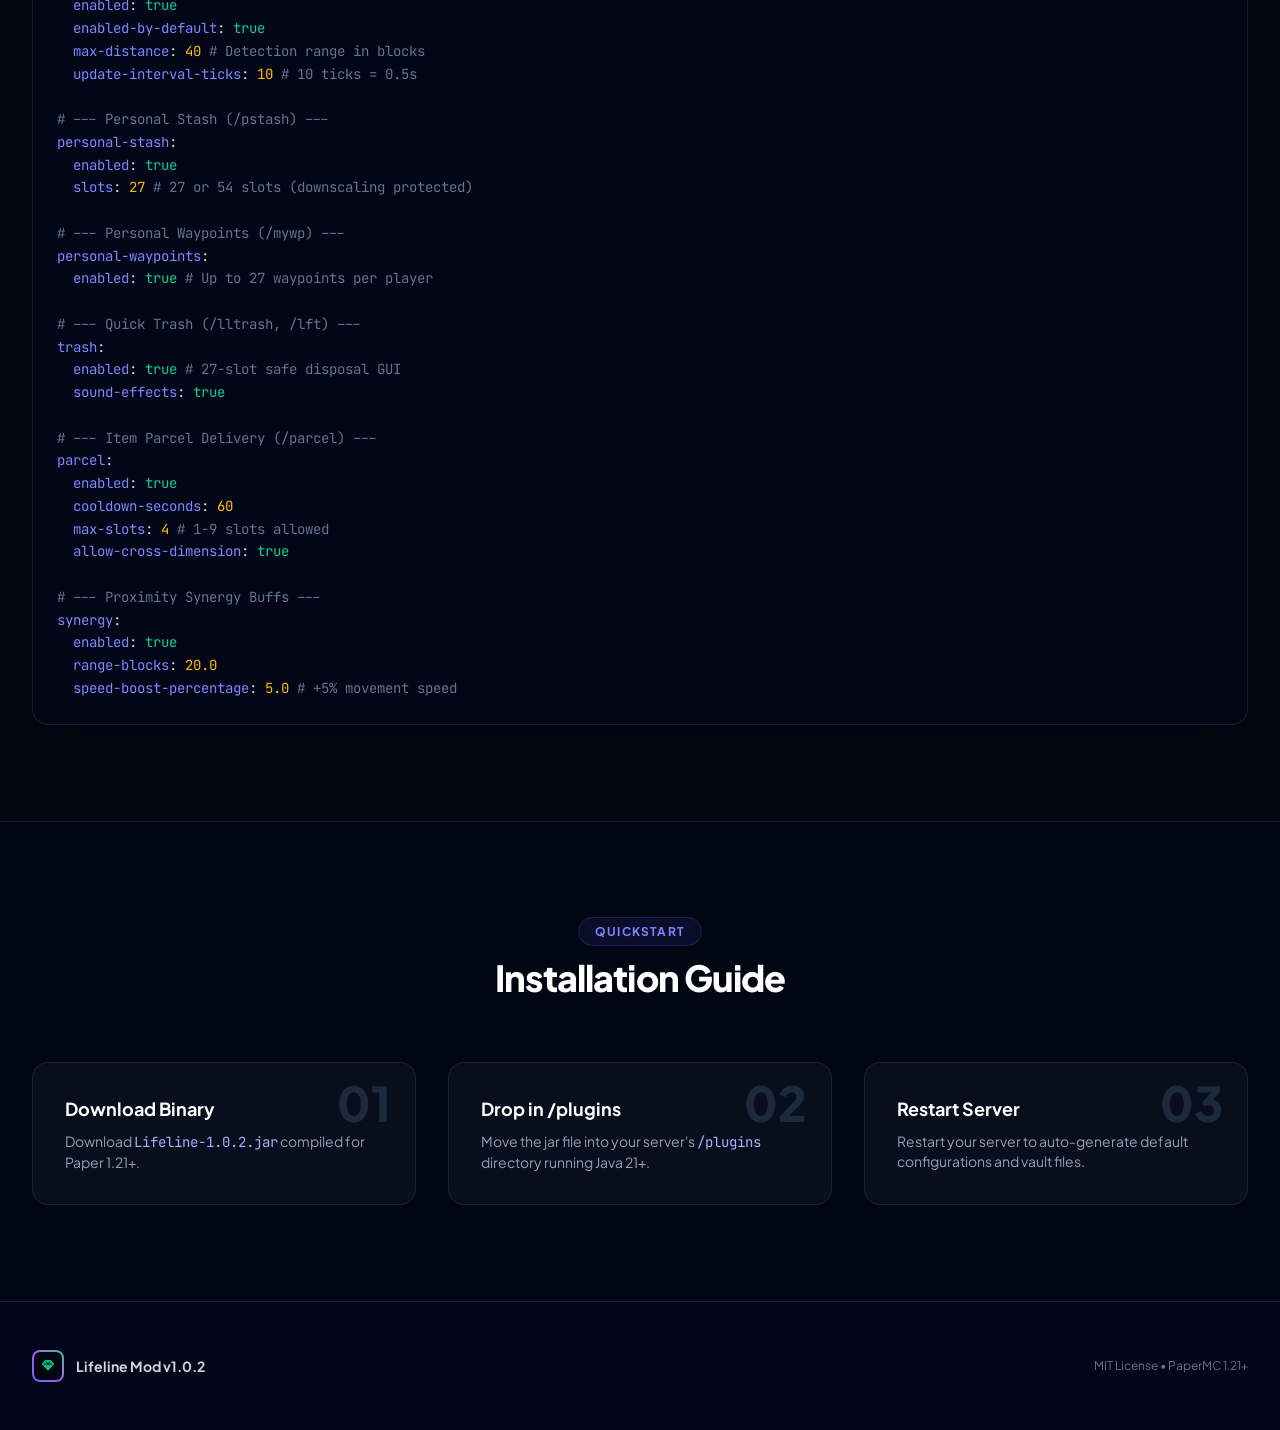
==== commit 63891841: "feat: Implement item parcel delivery system and synergy buffs" ====
--- a/docs/index.html
+++ b/docs/index.html
@@ -55,7 +55,7 @@
                     <span class="font-extrabold text-xl tracking-tight text-white flex items-center gap-2">
                         Lifeline
                         <span
-                            class="text-[10px] font-bold bg-brand-indigo/15 text-indigo-300 border border-brand-indigo/30 px-2 py-0.5 rounded-full">v1.0.1</span>
+                            class="text-[10px] font-bold bg-brand-indigo/15 text-indigo-300 border border-brand-indigo/30 px-2 py-0.5 rounded-full">v1.0.2</span>
                     </span>
                     <span class="text-xs text-slate-400 font-medium">Co-op Mod for Paper</span>
                 </div>
@@ -81,7 +81,7 @@
                 <a href="#download"
                     class="flex items-center gap-2 px-5 py-2.5 rounded-xl bg-gradient-to-r from-brand-indigo via-brand-violet to-brand-mint text-white font-bold hover:shadow-lg hover:shadow-brand-indigo/25 hover:scale-[1.02] active:scale-95 transition-all">
                     <i class="fa-solid fa-download"></i>
-                    <span>Download v1.0.1</span>
+                    <span>Download v1.0.2</span>
                 </a>
             </div>
         </div>
@@ -130,11 +130,11 @@
 
             <!-- Buttons -->
             <div id="download" class="flex flex-col sm:flex-row items-center justify-center gap-4 mb-16">
-                <a href="https://hangarcdn.papermc.io/plugins/Zero097/Lifeline/versions/1.0.1/PAPER/Lifeline-1.0.1.jar"
+                <a href="https://hangarcdn.papermc.io/plugins/Zero097/Lifeline/versions/1.0.2/PAPER/Lifeline-1.0.2.jar"
                     target="_blank" download
                     class="w-full sm:w-auto px-8 py-4 rounded-2xl bg-gradient-to-r from-brand-indigo via-brand-violet to-brand-mint text-white font-extrabold text-base flex items-center justify-center gap-3 shadow-xl shadow-brand-indigo/20 hover:scale-[1.02] active:scale-[0.98] transition-all">
                     <i class="fa-solid fa-circle-down text-lg"></i>
-                    <span>Download Jar (Lifeline-1.0.1.jar)</span>
+                    <span>Download Jar (Lifeline-1.0.2.jar)</span>
                 </a>
                 <button>
                     <i class="fa-solid fa-terminal text-brand-mint"></i>
@@ -402,14 +402,14 @@
                         <i class="fa-solid fa-route"></i>
                     </div>
                     <h3 class="text-xl font-bold text-white mb-2 group-hover:text-indigo-300 transition-colors">Player
-                        Tether (/tpq)</h3>
+                        Tether (/tpq, /tpqhere)</h3>
                     <p class="text-sm text-slate-400 leading-relaxed mb-4 group-hover:text-slate-300 transition-colors">
-                        Interactive direct teleport requests with GUI selector, clickable chat buttons, request timeout
+                        Interactive direct teleport and summon requests with GUI selector, clickable chat buttons, request timeout
                         timers, cooldowns, and void/combat checks.
                     </p>
                     <div
                         class="flex items-center gap-2 text-xs font-mono text-indigo-400 bg-indigo-950/40 px-3 py-1.5 rounded-lg border border-indigo-800/40 group-hover:border-indigo-500/40 w-fit transition-colors">
-                        <span>/tpq</span> • <span>/tpq accept</span> • <span>/tpq deny</span>
+                        <span>/tpq</span> • <span>/tpqhere</span> • <span>/tpq accept</span>
                     </div>
                 </div>
 
@@ -431,21 +431,20 @@
                     </div>
                 </div>
 
-                <!-- Feature 7 -->
+                <!-- Feature 7: Item Parcels & Proximity Synergy -->
                 <div class="mc-glass-card group p-8 rounded-2xl">
                     <div
-                        class="w-12 h-12 rounded-xl bg-indigo-500/10 border border-indigo-500/20 flex items-center justify-center text-indigo-400 text-xl mb-6 group-hover:scale-110 group-hover:bg-indigo-500/20 group-hover:border-indigo-500/40 group-hover:rotate-3 transition-all duration-300">
-                        <i class="fa-solid fa-compass"></i>
-                    </div>
-                    <h3 class="text-xl font-bold text-white mb-2 group-hover:text-indigo-300 transition-colors">
-                        Actionbar Radar</h3>
+                        class="w-12 h-12 rounded-xl bg-teal-500/10 border border-teal-500/20 flex items-center justify-center text-brand-mint text-xl mb-6 group-hover:scale-110 group-hover:bg-teal-500/20 group-hover:border-teal-500/40 group-hover:rotate-3 transition-all duration-300">
+                        <i class="fa-solid fa-gift"></i>
+                    </div>
+                    <h3 class="text-xl font-bold text-white mb-2 group-hover:text-brand-mint transition-colors">
+                        Item Parcels & Synergy</h3>
                     <p class="text-sm text-slate-400 leading-relaxed mb-4 group-hover:text-slate-300 transition-colors">
-                        Actionbar HUD displaying partner status, distance, health, and a dynamic 8-directional facing
-                        compass (`Partner: 24m ↗ | ❤ 8.5/10`).
+                        Send single items or small packages directly to your partner with cooldown and slot limits (/parcel). Gain passive synergy buffs (+5% speed) within 20 blocks.
                     </p>
                     <div
-                        class="flex items-center gap-2 text-xs font-mono text-indigo-400 bg-indigo-950/40 px-3 py-1.5 rounded-lg border border-indigo-800/40 group-hover:border-indigo-500/40 w-fit transition-colors">
-                        <span>/coradar</span> • <span>/teamradar</span>
+                        class="flex items-center gap-2 text-xs font-mono text-brand-mint bg-emerald-950/40 px-3 py-1.5 rounded-lg border border-emerald-800/40 group-hover:border-emerald-500/40 w-fit transition-colors">
+                        <span>/parcel</span> • <span>/parcel hand</span> • <span>synergy.enabled</span>
                     </div>
                 </div>
 
@@ -894,6 +893,50 @@
                                 <td class="py-4 px-6 text-xs text-amber-400">lifeline.trash</td>
                             </tr>
 
+                            <!-- Command: /parcel -->
+                            <tr
+                                class="hover:bg-indigo-950/30 hover:border-l-4 hover:border-l-brand-mint transition-all">
+                                <td class="py-4 px-6 font-bold text-teal-300 flex items-center gap-2">
+                                    <span>/parcel [player]</span>
+                                    <button onclick="copyCommand('/parcel')"
+                                        class="text-slate-500 hover:text-teal-300 transition"><i
+                                            class="fa-regular fa-copy text-xs"></i></button>
+                                </td>
+                                <td class="py-4 px-6 text-xs">
+                                    <div class="flex flex-wrap gap-1">
+                                        <span
+                                            class="px-2 py-0.5 rounded bg-slate-800/80 text-slate-300 border border-slate-700">/llparcel</span>
+                                        <span
+                                            class="px-2 py-0.5 rounded bg-slate-800/80 text-slate-300 border border-slate-700">/lfparcel</span>
+                                        <span
+                                            class="px-2 py-0.5 rounded bg-slate-800/80 text-slate-300 border border-slate-700">/package</span>
+                                    </div>
+                                </td>
+                                <td class="py-4 px-6 font-sans text-slate-300">Open item parcel package delivery GUI for partner</td>
+                                <td class="py-4 px-6 text-xs text-amber-400">lifeline.parcel</td>
+                            </tr>
+
+                            <!-- Command: /parcel hand -->
+                            <tr
+                                class="hover:bg-indigo-950/30 hover:border-l-4 hover:border-l-brand-mint transition-all">
+                                <td class="py-4 px-6 font-bold text-teal-300 flex items-center gap-2">
+                                    <span>/parcel hand [player]</span>
+                                    <button onclick="copyCommand('/parcel hand')"
+                                        class="text-slate-500 hover:text-teal-300 transition"><i
+                                            class="fa-regular fa-copy text-xs"></i></button>
+                                </td>
+                                <td class="py-4 px-6 text-xs">
+                                    <div class="flex flex-wrap gap-1">
+                                        <span
+                                            class="px-2 py-0.5 rounded bg-slate-800/80 text-slate-300 border border-slate-700">/llparcel hand</span>
+                                        <span
+                                            class="px-2 py-0.5 rounded bg-slate-800/80 text-slate-300 border border-slate-700">/package hand</span>
+                                    </div>
+                                </td>
+                                <td class="py-4 px-6 font-sans text-slate-300">Directly send held main-hand item stack to partner</td>
+                                <td class="py-4 px-6 text-xs text-amber-400">lifeline.parcel</td>
+                            </tr>
+
                             <!-- Command 3 -->
                             <tr
                                 class="hover:bg-indigo-950/30 hover:border-l-4 hover:border-l-brand-mint transition-all">
@@ -983,6 +1026,23 @@
                                         c</span>
                                 </td>
                                 <td class="py-4 px-6 font-sans text-slate-300">Cancel outgoing teleport request</td>
+                                <td class="py-4 px-6 text-xs text-amber-400">lifeline.tpq</td>
+                            </tr>
+
+                            <tr
+                                class="hover:bg-indigo-950/30 hover:border-l-4 hover:border-l-brand-mint transition-all">
+                                <td class="py-4 px-6 font-bold text-indigo-300 flex items-center gap-2">
+                                    <span>/tpqhere</span>
+                                    <button onclick="copyCommand('/tpqhere')"
+                                        class="text-slate-500 hover:text-indigo-300 transition"><i
+                                            class="fa-regular fa-copy text-xs"></i></button>
+                                </td>
+                                <td class="py-4 px-6 text-xs">
+                                    <span
+                                        class="px-2 py-0.5 rounded bg-slate-800/80 text-slate-300 border border-slate-700">/tpq
+                                        c</span>
+                                </td>
+                                <td class="py-4 px-6 font-sans text-slate-300">Request a player to tp to you</td>
                                 <td class="py-4 px-6 text-xs text-amber-400">lifeline.tpq</td>
                             </tr>
 
@@ -1191,7 +1251,20 @@
 <span class="text-slate-500"># --- Quick Trash (/lltrash, /lft) ---</span>
 <span class="text-indigo-400">trash</span>:
   <span class="text-indigo-400">enabled</span>: <span class="text-emerald-400">true</span> <span class="text-slate-500"># 27-slot safe disposal GUI</span>
-  <span class="text-indigo-400">sound-effects</span>: <span class="text-emerald-400">true</span></code></pre>
+  <span class="text-indigo-400">sound-effects</span>: <span class="text-emerald-400">true</span>
+
+<span class="text-slate-500"># --- Item Parcel Delivery (/parcel) ---</span>
+<span class="text-indigo-400">parcel</span>:
+  <span class="text-indigo-400">enabled</span>: <span class="text-emerald-400">true</span>
+  <span class="text-indigo-400">cooldown-seconds</span>: <span class="text-amber-400">60</span>
+  <span class="text-indigo-400">max-slots</span>: <span class="text-amber-400">4</span> <span class="text-slate-500"># 1-9 slots allowed</span>
+  <span class="text-indigo-400">allow-cross-dimension</span>: <span class="text-emerald-400">true</span>
+
+<span class="text-slate-500"># --- Proximity Synergy Buffs ---</span>
+<span class="text-indigo-400">synergy</span>:
+  <span class="text-indigo-400">enabled</span>: <span class="text-emerald-400">true</span>
+  <span class="text-indigo-400">range-blocks</span>: <span class="text-amber-400">20.0</span>
+  <span class="text-indigo-400">speed-boost-percentage</span>: <span class="text-amber-400">5.0</span> <span class="text-slate-500"># +5% movement speed</span></code></pre>
 
                 <!-- Tab 2: Messages YAML -->
                 <pre id="code-messages"
@@ -1231,7 +1304,7 @@
                     <h3 class="text-lg font-bold text-white mb-2 group-hover:text-indigo-300 transition-colors">Download
                         Binary</h3>
                     <p class="text-sm text-slate-400 group-hover:text-slate-300 transition-colors">Download <span
-                            class="text-indigo-300 font-mono">Lifeline-1.0.1.jar</span> compiled for Paper 1.21+.</p>
+                            class="text-indigo-300 font-mono">Lifeline-1.0.2.jar</span> compiled for Paper 1.21+.</p>
                 </div>
                 <div class="mc-glass-card group p-8 rounded-2xl relative">
                     <span
@@ -1265,7 +1338,7 @@
                         <i class="fa-solid fa-gem text-brand-mint text-xs"></i>
                     </div>
                 </div>
-                <span class="text-slate-300 font-bold">Lifeline Mod v1.0.1</span>
+                <span class="text-slate-300 font-bold">Lifeline Mod v1.0.2</span>
             </div>
             <div class="text-center md:text-right text-xs text-slate-500">
                 MIT License • PaperMC 1.21+
